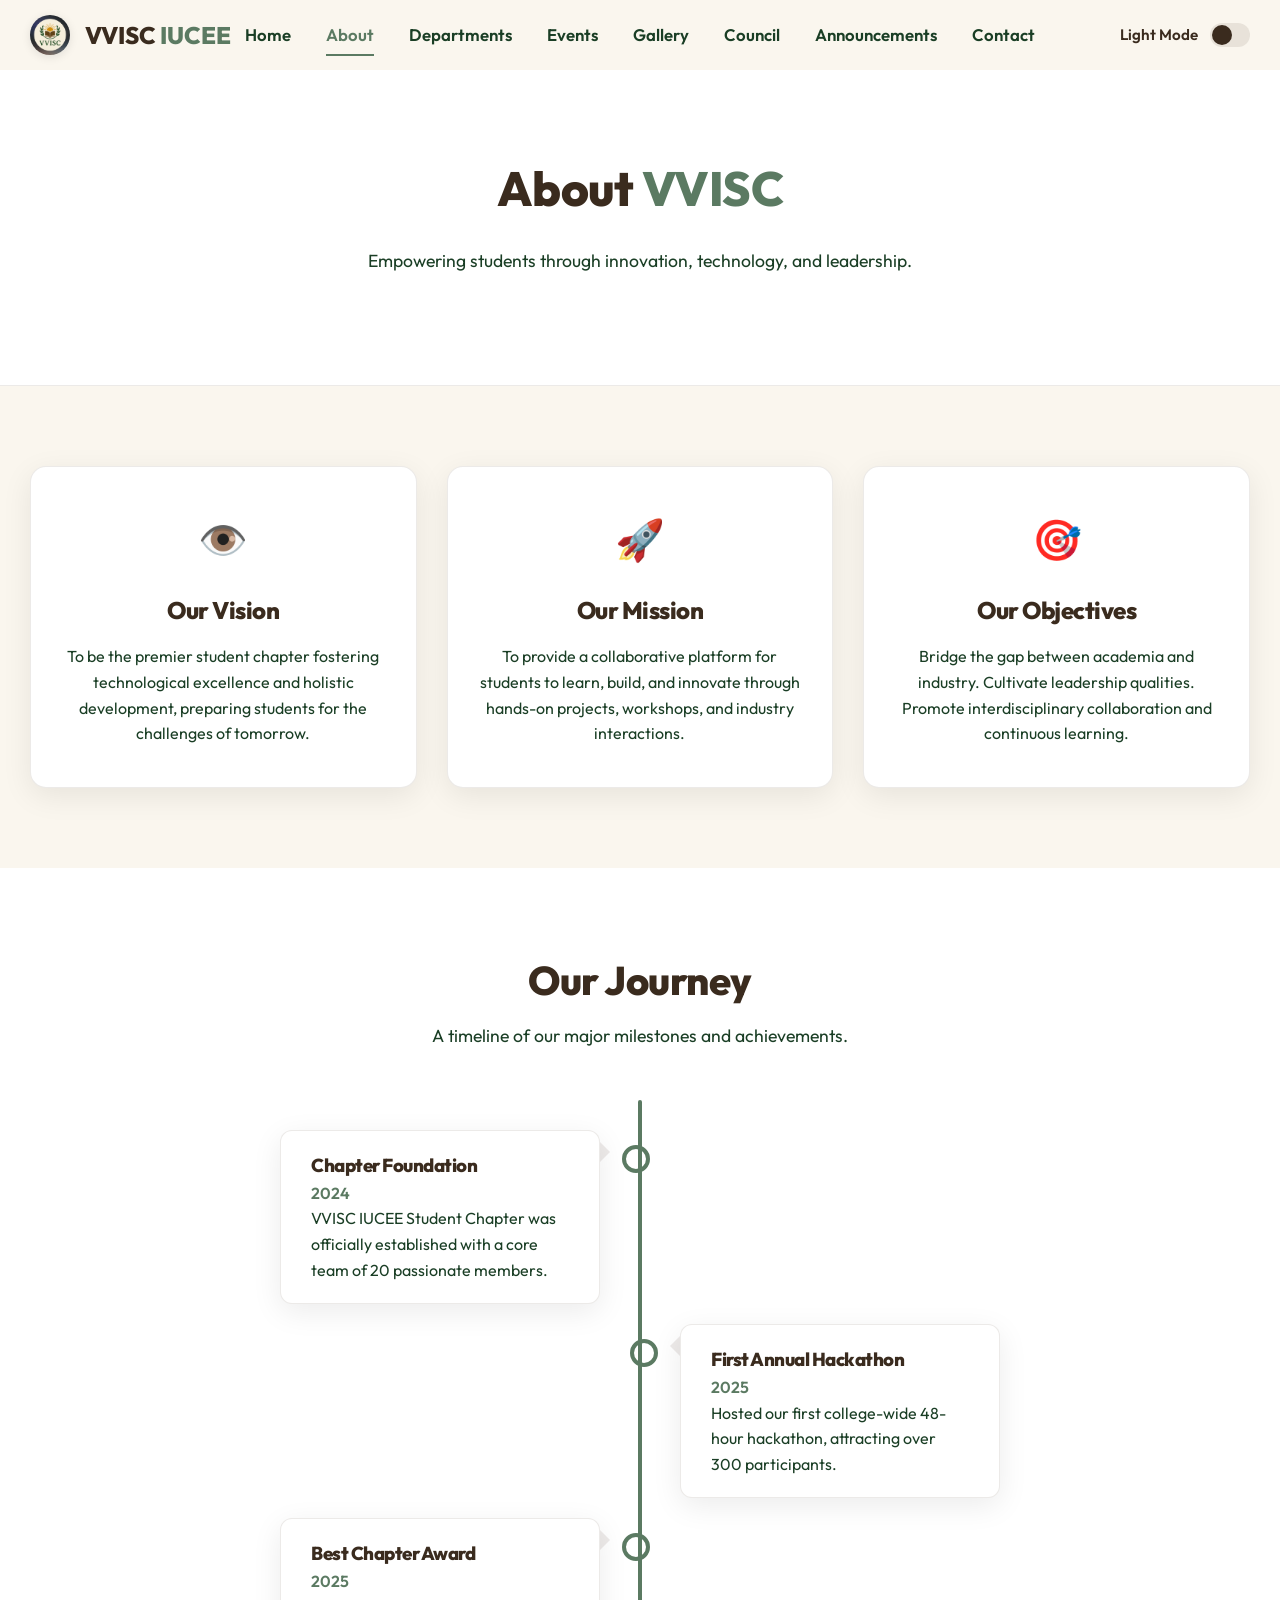
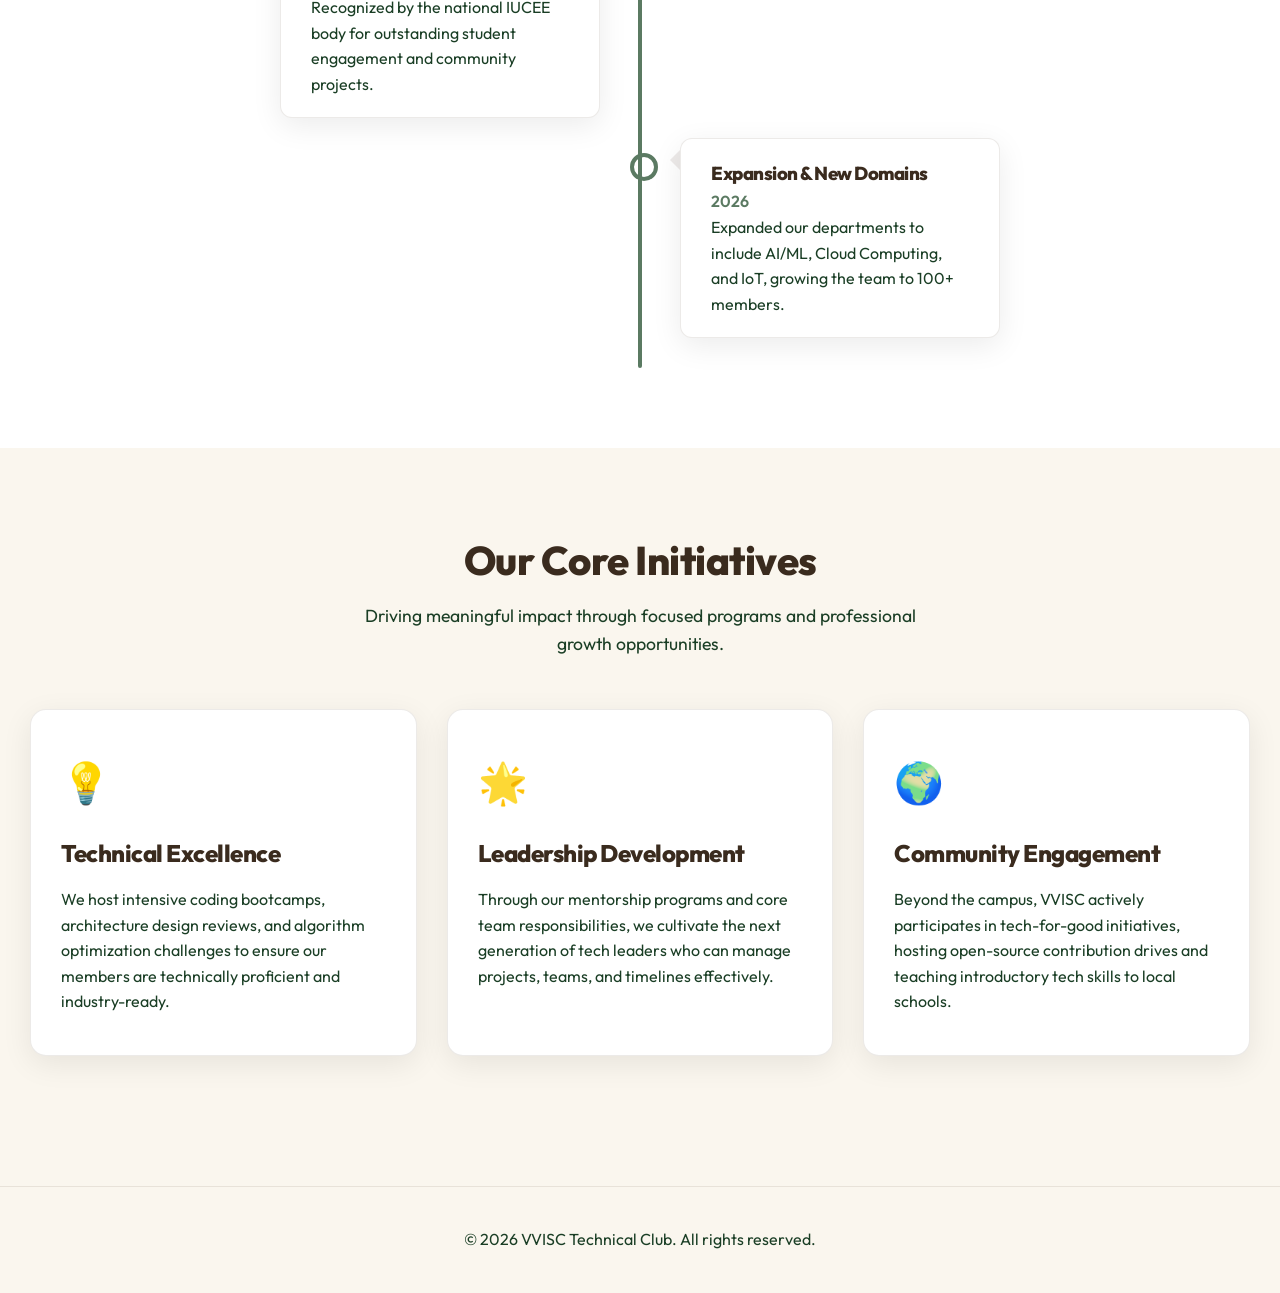
==== about.html @ f51a8d59 "Major update: Multi-page structure, new animations, and polished UI" ====
<!DOCTYPE html>
<html lang="en">

<head>
    <meta charset="UTF-8">
    <meta name="viewport" content="width=device-width, initial-scale=1.0">
    <title>VVISC Technical Club - About</title>
    <meta name="description" content="Learn about the Vision, Mission, and Objectives of the VVISC IUCEE Student Chapter.">
    <link rel="preconnect" href="https://fonts.googleapis.com">
    <link rel="preconnect" href="https://fonts.gstatic.com" crossorigin>
    <link href="https://fonts.googleapis.com/css2?family=Outfit:wght@300;400;600;800&display=swap" rel="stylesheet">
    <link rel="stylesheet" href="style.css">
</head>

<body class="light-mode">

    <!-- Navigation -->
    <nav class="navbar">
        <div class="nav-container">
            <a href="index.html" class="logo">
                <img src="assets/logo.png" alt="VVISC Logo" class="nav-logo">
                <span class="logo-text">VVISC <span class="logo-accent">IUCEE </span></span>
            </a>

            <div class="nav-links">
                <a href="index.html">Home</a>
                <a href="about.html">About</a>
                <a href="departments.html">Departments</a>
                <a href="events.html">Events</a>
                <a href="gallery.html">Gallery</a>
                <a href="council.html">Council</a>
                <a href="announcements.html">Announcements</a>
                <a href="contact.html">Contact</a>
            </div>

            <div class="nav-actions">
                <div class="theme-toggle-container">
                    <span class="theme-label" id="theme-label">Light Mode</span>
                    <button id="theme-toggle" class="theme-toggle" aria-label="Toggle Dark Mode">
                        <span class="toggle-icon"></span>
                    </button>
                </div>
                <div class="hamburger">
                    <span class="bar"></span>
                    <span class="bar"></span>
                    <span class="bar"></span>
                </div>
            </div>
        </div>
        <div class="mobile-menu">
            <a href="index.html">Home</a>
            <a href="about.html">About</a>
            <a href="departments.html">Departments</a>
            <a href="events.html">Events</a>
            <a href="gallery.html">Gallery</a>
            <a href="council.html">Council</a>
            <a href="announcements.html">Announcements</a>
            <a href="contact.html">Contact</a>
        </div>
    </nav>

    <!-- Page Header -->
    <header class="page-header">
        <div class="container reveal-up">
            <h1>About <span class="logo-accent">VVISC</span></h1>
            <p class="section-subtitle">Empowering students through innovation, technology, and leadership.</p>
        </div>
    </header>

    <!-- Vision & Mission -->
    <section class="section-padding">
        <div class="container">
            <div class="grid-container">
                <div class="card reveal-left delay-100" style="text-align: center;">
                    <div class="icon">👁️</div>
                    <h3>Our Vision</h3>
                    <p>To be the premier student chapter fostering technological excellence and holistic development, preparing students for the challenges of tomorrow.</p>
                </div>
                <div class="card reveal-scale delay-200" style="text-align: center;">
                    <div class="icon">🚀</div>
                    <h3>Our Mission</h3>
                    <p>To provide a collaborative platform for students to learn, build, and innovate through hands-on projects, workshops, and industry interactions.</p>
                </div>
                <div class="card reveal-right delay-300" style="text-align: center;">
                    <div class="icon">🎯</div>
                    <h3>Our Objectives</h3>
                    <p>Bridge the gap between academia and industry. Cultivate leadership qualities. Promote interdisciplinary collaboration and continuous learning.</p>
                </div>
            </div>
        </div>
    </section>

    <!-- Timeline of Achievements -->
    <section class="section-padding" style="background-color: var(--container-bg);">
        <div class="container">
            <h2 class="reveal-down">Our Journey</h2>
            <p class="section-subtitle reveal-up delay-100">A timeline of our major milestones and achievements.</p>
            
            <div class="timeline">
                <div class="timeline-item timeline-left reveal-left delay-200">
                    <div class="timeline-content">
                        <h3>Chapter Foundation</h3>
                        <p style="color: var(--accent-color); font-weight: 600;">2024</p>
                        <p>VVISC IUCEE Student Chapter was officially established with a core team of 20 passionate members.</p>
                    </div>
                </div>
                <div class="timeline-item timeline-right reveal-right delay-300">
                    <div class="timeline-content">
                        <h3>First Annual Hackathon</h3>
                        <p style="color: var(--accent-color); font-weight: 600;">2025</p>
                        <p>Hosted our first college-wide 48-hour hackathon, attracting over 300 participants.</p>
                    </div>
                </div>
                <div class="timeline-item timeline-left reveal-left delay-200">
                    <div class="timeline-content">
                        <h3>Best Chapter Award</h3>
                        <p style="color: var(--accent-color); font-weight: 600;">2025</p>
                        <p>Recognized by the national IUCEE body for outstanding student engagement and community projects.</p>
                    </div>
                </div>
                <div class="timeline-item timeline-right reveal-right delay-300">
                    <div class="timeline-content">
                        <h3>Expansion & New Domains</h3>
                        <p style="color: var(--accent-color); font-weight: 600;">2026</p>
                        <p>Expanded our departments to include AI/ML, Cloud Computing, and IoT, growing the team to 100+ members.</p>
                    </div>
                </div>
            </div>
        </div>
    </section>

    <!-- Core Initiatives -->
    <section class="section-padding">
        <div class="container">
            <h2 class="reveal-down">Our Core Initiatives</h2>
            <p class="section-subtitle reveal-up delay-100">Driving meaningful impact through focused programs and professional growth opportunities.</p>
            
            <div class="grid-container" style="margin-top: 40px;">
                <div class="card reveal-left delay-200">
                    <div class="icon">💡</div>
                    <h3>Technical Excellence</h3>
                    <p>We host intensive coding bootcamps, architecture design reviews, and algorithm optimization challenges to ensure our members are technically proficient and industry-ready.</p>
                </div>
                <div class="card reveal-scale delay-300">
                    <div class="icon">🌟</div>
                    <h3>Leadership Development</h3>
                    <p>Through our mentorship programs and core team responsibilities, we cultivate the next generation of tech leaders who can manage projects, teams, and timelines effectively.</p>
                </div>
                <div class="card reveal-right delay-400">
                    <div class="icon">🌍</div>
                    <h3>Community Engagement</h3>
                    <p>Beyond the campus, VVISC actively participates in tech-for-good initiatives, hosting open-source contribution drives and teaching introductory tech skills to local schools.</p>
                </div>
            </div>
        </div>
    </section>

    <footer>
        <div class="container">
            <p>&copy; 2026 VVISC Technical Club. All rights reserved.</p>
        </div>
    </footer>

    <script src="main.js"></script>
</body>

</html>
---- style.css ----
:root {
    /* Light Mode Palette */
    --bg-color: #FAF6EE;
    --container-bg: #FFFFFF;
    --heading-color: #3A2B1E;
    /* Darkened for stronger contrast */
    --text-color: #1A3E25;
    /* Darkened forest green for better readability */
    --accent-color: #5B7A62;
    /* Refined accent */
    --nav-bg: rgba(250, 246, 238, 0.95);
    --shadow: 0 8px 30px rgba(0, 0, 0, 0.08);
    /* More elegant baseline shadow */
    --card-hover-shadow: 0 15px 40px rgba(0, 0, 0, 0.12);
    /* Deeper hover shadow */
    --border-color: rgba(74, 53, 37, 0.1);

    /* Buttons */
    --btn-primary-bg: #4A3525;
    --btn-primary-text: #FAF6EE;
    --btn-secondary-bg: transparent;
    --btn-secondary-text: #4A3525;
    --btn-secondary-border: #4A3525;
}

.dark-mode {
    /* Dark Mode Palette */
    --bg-color: #2A1F16;
    --container-bg: #3A2B1E;
    --heading-color: #F7F4EB;
    --text-color: #C1A77E;
    /* Muted gold */
    --accent-color: #A3C4AC;
    --nav-bg: rgba(42, 31, 22, 0.95);
    --shadow: 0 4px 20px rgba(0, 0, 0, 0.3);
    --card-hover-shadow: 0 10px 30px rgba(0, 0, 0, 0.4);
    --border-color: rgba(247, 244, 235, 0.1);

    /* Buttons */
    --btn-primary-bg: #F7F4EB;
    --btn-primary-text: #2A1F16;
    --btn-secondary-bg: transparent;
    --btn-secondary-text: #F7F4EB;
    --btn-secondary-border: #F7F4EB;
}

* {
    margin: 0;
    padding: 0;
    box-sizing: border-box;
}

body {
    font-family: 'Outfit', sans-serif;
    background-color: var(--bg-color);
    color: var(--text-color);
    line-height: 1.6;
    transition: background-color 0.4s ease, color 0.4s ease;
    overflow-x: hidden;
}

h1,
h2,
h3,
h4,
h5,
h6 {
    color: var(--heading-color);
    font-weight: 800;
    /* Made stronger */
    letter-spacing: -0.5px;
    /* Premium typography feel */
    transition: color 0.4s ease;
}

a {
    text-decoration: none;
    color: inherit;
}

/* Container Utility */
.container {
    max-width: 1400px;
    /* Increased for better screen utilization */
    margin: 0 auto;
    padding: 0 30px;
    /* Slight increase in side padding for large screens */
}

.section-padding {
    padding: 80px 0;
    /* Reduced massive vertical gaps */
}

.section-subtitle {
    text-align: center;
    margin-bottom: 50px;
    font-size: 1.1rem;
    max-width: 600px;
    margin-left: auto;
    margin-right: auto;
}

h2 {
    text-align: center;
    font-size: 2.5rem;
    margin-bottom: 10px;
}

/* Navigation */
.navbar {
    position: fixed;
    top: 0;
    left: 0;
    width: 100%;
    background-color: var(--nav-bg);
    backdrop-filter: blur(12px);
    -webkit-backdrop-filter: blur(12px);
    z-index: 1000;
    transition: background-color 0.4s ease, border-bottom 0.4s ease;
}

.nav-container {
    max-width: 1400px;
    margin: 0 auto;
    padding: 15px 30px;
    /* Reduced vertical padding for a compact elegant feel */
    display: flex;
    justify-content: space-between;
    align-items: center;
    position: relative;
}

.logo {
    font-size: 1.5rem;
    font-weight: 800;
    color: var(--heading-color);
    display: flex;
    align-items: center;
    gap: 15px;
    z-index: 2;
    /* Keep above centered links if they get close */
}

.nav-logo {
    height: 40px;
    /* Slightly smaller for a cleaner look */
    width: 40px;
    object-fit: cover;
    border-radius: 50%;
    box-shadow: 0 2px 10px rgba(0, 0, 0, 0.1);
}

.logo-accent {
    color: var(--accent-color);
}

.nav-links {
    display: flex;
    gap: 35px;
    /* Better spacing between items */
    position: absolute;
    left: 50%;
    transform: translateX(-50%);
}

.nav-links a {
    font-weight: 600;
    position: relative;
    padding: 8px 0;
    /* Increased click area */
    transition: color 0.3s ease;
    font-size: 1.05rem;
    /* Slightly larger for readability */
}

.nav-links a::after {
    content: '';
    position: absolute;
    bottom: 0;
    left: 50%;
    /* Animate from center */
    transform: translateX(-50%);
    width: 0;
    height: 2px;
    background-color: var(--accent-color);
    transition: width 0.3s ease;
}

.nav-links a:hover::after,
.nav-links a.active::after {
    width: 100%;
}

.nav-links a:hover,
.nav-links a.active {
    color: var(--accent-color);
}

.nav-actions {
    display: flex;
    align-items: center;
    gap: 20px;
    z-index: 2;
    /* Keep above centered links if they get close */
}

/* Theme Toggle */
.theme-toggle-container {
    display: flex;
    align-items: center;
    gap: 12px;
}

.theme-label {
    font-size: 0.95rem;
    font-weight: 600;
    color: var(--heading-color);
    transition: color 0.3s ease;
    user-select: none;
}

.theme-toggle {
    background: none;
    border: none;
    cursor: pointer;
    width: 40px;
    height: 24px;
    border-radius: 12px;
    background-color: var(--border-color);
    position: relative;
    transition: background-color 0.3s;
}

.toggle-icon {
    position: absolute;
    top: 2px;
    left: 2px;
    width: 20px;
    height: 20px;
    background-color: var(--heading-color);
    border-radius: 50%;
    transition: transform 0.3s ease, background-color 0.3s ease;
}

.dark-mode .toggle-icon {
    transform: translateX(16px);
}

/* Hamburger */
.hamburger {
    display: none;
    cursor: pointer;
    flex-direction: column;
    gap: 5px;
    z-index: 10;
}

.hamburger .bar {
    width: 25px;
    height: 3px;
    background-color: var(--heading-color);
    transition: all 0.3s ease-in-out;
    transform-origin: 1px center;
}

.hamburger.active .bar:nth-child(1) {
    transform: rotate(45deg);
}

.hamburger.active .bar:nth-child(2) {
    opacity: 0;
}

.hamburger.active .bar:nth-child(3) {
    transform: rotate(-45deg);
}

.mobile-menu {
    display: none;
    flex-direction: column;
    background-color: var(--nav-bg);
    padding: 20px;
    position: absolute;
    top: 100%;
    left: 0;
    width: 100%;
    border-bottom: 1px solid var(--border-color);
}

.mobile-menu.active {
    display: flex;
}

.mobile-menu a {
    padding: 15px 0;
    font-weight: 600;
    border-bottom: 1px solid var(--border-color);
}

.mobile-menu a:last-child {
    border-bottom: none;
}

/* Scroll Animation Section */
.scroll-container {
    position: relative;
    width: 100%;
    height: 500vh;
}

.canvas-container {
    position: sticky;
    top: 0;
    left: 0;
    width: 100vw;
    height: 100dvh;
    /* dynamic viewport height is better for mobile browsers */
    display: flex;
    justify-content: center;
    align-items: center;
    overflow: hidden;
    z-index: 0;
}

canvas {
    width: 100vw;
    height: 100dvh;
    object-fit: cover;
}

/* Hero Section */
.hero {
    min-height: 100dvh;
    /* ensures it handles stacked mobile content without cutting */
    display: flex;
    align-items: center;
    justify-content: center;
    position: relative;
    overflow: hidden;
    padding: 100px 0 50px 0;
    /* padding provides breathing room when stacked */
}

.hero-background {
    position: absolute;
    top: 0;
    left: 0;
    width: 100%;
    height: 100%;
    background-image: url('assets/hero_background_1781561681397.png');
    background-size: cover;
    background-position: center;
    opacity: 0.15;
    z-index: -1;
    transition: opacity 0.4s ease;
}

.dark-mode .hero-background {
    opacity: 0.08;
}

.hero-container {
    display: flex;
    align-items: center;
    justify-content: space-between;
    width: 100%;
    margin-top: 60px;
    /* Offset for navbar */
    gap: 40px;
}

.hero-content {
    flex: 1;
    max-width: 600px;
    text-align: left;
}

.hero h1 {
    font-size: 4rem;
    margin-bottom: 20px;
    line-height: 1.1;
}

.hero .highlight {
    color: var(--accent-color);
}

.hero p {
    font-size: 1.2rem;
    margin-bottom: 40px;
}

.hero-buttons {
    display: flex;
    gap: 20px;
    justify-content: flex-start;
}

.hero-model {
    flex: 1;
    display: flex;
    justify-content: center;
    align-items: center;
    height: 500px;
    width: 100%;
    position: relative;
    overflow: hidden;
}

.hero-model iframe {
    position: absolute;
    top: 0;
    left: 0;
    width: 100%;
    height: calc(100% + 60px);
    /* Pushes the Spline watermark out of the bottom bounds */
}

.model-placeholder {
    width: 100%;
    height: 100%;
    border: 2px dashed var(--border-color);
    border-radius: 16px;
    display: flex;
    justify-content: center;
    align-items: center;
    color: var(--text-color);
    font-size: 1.2rem;
    background-color: rgba(0, 0, 0, 0.03);
    backdrop-filter: blur(5px);
}

.dark-mode .model-placeholder {
    background-color: rgba(255, 255, 255, 0.03);
}

.btn {
    padding: 15px 35px;
    border-radius: 50px;
    font-weight: 600;
    font-size: 1.1rem;
    cursor: pointer;
    transition: all 0.3s ease;
    display: inline-block;
}

.btn-primary {
    background-color: var(--btn-primary-bg);
    color: var(--btn-primary-text);
    border: 2px solid var(--btn-primary-bg);
}

.btn-primary:hover {
    transform: translateY(-3px);
    /* Subtle lift instead of scale */
    box-shadow: 0 10px 25px rgba(74, 53, 37, 0.25);
    /* Colored elegant shadow */
}

.btn-secondary {
    background-color: var(--btn-secondary-bg);
    color: var(--btn-secondary-text);
    border: 2px solid var(--btn-secondary-border);
}

.btn-secondary:hover {
    background-color: var(--btn-secondary-border);
    color: var(--bg-color);
    transform: translateY(-3px);
    /* Subtle lift */
    box-shadow: 0 10px 25px rgba(74, 53, 37, 0.15);
}

/* Departments & Events / Grid */
.grid-container,
.event-grid {
    display: grid;
    grid-template-columns: repeat(auto-fit, minmax(300px, 1fr));
    gap: 30px;
}

.card,
.event-card {
    background-color: var(--container-bg);
    padding: 40px 30px;
    border-radius: 16px;
    box-shadow: var(--shadow);
    transition: all 0.4s ease;
    border: 1px solid var(--border-color);
}

.card:hover,
.event-card:hover {
    transform: translateY(-10px);
    box-shadow: var(--card-hover-shadow);
    border-color: var(--accent-color);
}

.card h3,
.event-card h3 {
    font-size: 1.5rem;
    margin-bottom: 15px;
}

/* Department specific */
.card .icon {
    font-size: 2.5rem;
    margin-bottom: 20px;
}

/* Event specific */
.event-card {
    display: flex;
    flex-direction: column;
    align-items: flex-start;
}

.event-date {
    font-size: 0.9rem;
    font-weight: 600;
    color: var(--accent-color);
    margin-bottom: 10px;
    text-transform: uppercase;
    letter-spacing: 1px;
}

.event-card p {
    margin-bottom: 25px;
    flex-grow: 1;
}

.event-card .btn {
    padding: 10px 25px;
    font-size: 1rem;
    width: 100%;
    text-align: center;
}

/* Gallery */
.gallery-grid {
    display: grid;
    grid-template-columns: repeat(auto-fit, minmax(280px, 1fr));
    gap: 20px;
}

.gallery-item {
    position: relative;
    border-radius: 16px;
    overflow: hidden;
    height: 300px;
    box-shadow: var(--shadow);
}

.gallery-item img {
    width: 100%;
    height: 100%;
    object-fit: cover;
    transition: transform 0.6s ease;
}

.gallery-item .overlay {
    position: absolute;
    bottom: 0;
    left: 0;
    width: 100%;
    padding: 30px 20px 20px;
    background: linear-gradient(transparent, rgba(42, 31, 22, 0.9));
    color: #F7F4EB;
    opacity: 0;
    transform: translateY(20px);
    transition: all 0.4s ease;
}

.gallery-item:hover img {
    transform: scale(1.1);
}

.gallery-item:hover .overlay {
    opacity: 1;
    transform: translateY(0);
}

.gallery-item .overlay span {
    font-weight: 600;
    font-size: 1.2rem;
}

/* Contact Form */
.contact-form {
    max-width: 600px;
    margin: 0 auto;
    background-color: var(--container-bg);
    padding: 40px;
    border-radius: 16px;
    box-shadow: var(--shadow);
    border: 1px solid var(--border-color);
}

.input-group {
    margin-bottom: 20px;
}

.input-group input,
.input-group textarea {
    width: 100%;
    padding: 15px;
    border: 1px solid var(--border-color);
    border-radius: 8px;
    background-color: transparent;
    color: var(--text-color);
    font-family: inherit;
    font-size: 1rem;
    transition: border-color 0.3s ease;
}

.input-group input:focus,
.input-group textarea:focus {
    outline: none;
    border-color: var(--heading-color);
}

.contact-form .btn {
    width: 100%;
    text-align: center;
}

/* Footer */
footer {
    text-align: center;
    padding: 40px 0;
    border-top: 1px solid var(--border-color);
    margin-top: 50px;
}

/* Animations */
.fade-in,
.reveal-left,
.reveal-right,
.reveal-up,
.reveal-down,
.reveal-scale,
.reveal-zoom {
    opacity: 0;
    transition: opacity 0.8s ease, transform 0.8s cubic-bezier(0.25, 0.46, 0.45, 0.94);
}

.fade-in {
    transform: translateY(30px);
}

.reveal-left {
    transform: translateX(-50px);
}

.reveal-right {
    transform: translateX(50px);
}

.reveal-up {
    transform: translateY(40px);
}

.reveal-down {
    transform: translateY(-40px);
}

.reveal-scale {
    transform: scale(0.9);
}

.reveal-zoom {
    transform: scale(1.1);
}

/* Staggered Delays */
.delay-100 { transition-delay: 0.1s; }
.delay-200 { transition-delay: 0.2s; }
.delay-300 { transition-delay: 0.3s; }
.delay-400 { transition-delay: 0.4s; }
.delay-500 { transition-delay: 0.5s; }

/* Visible State */
.fade-in.visible,
.reveal-left.visible,
.reveal-right.visible,
.reveal-up.visible,
.reveal-down.visible {
    opacity: 1;
    transform: translate(0, 0);
}

.reveal-scale.visible,
.reveal-zoom.visible {
    opacity: 1;
    transform: scale(1);
}

/* ==========================================
   Multi-Page Components
   ========================================== */

/* Marquee for Departments */
.marquee-container {
    display: flex;
    overflow: hidden;
    white-space: nowrap;
    position: relative;
    padding: 20px 0;
}

.marquee-content {
    display: flex;
    animation: marquee 25s linear infinite;
    gap: 30px;
    padding-left: 30px;
}

.marquee-container:hover .marquee-content {
    animation-play-state: paused;
}

@keyframes marquee {
    0% {
        transform: translateX(0);
    }

    100% {
        transform: translateX(calc(-50% - 15px));
    }
}

.department-card {
    min-width: 300px;
    background-color: var(--container-bg);
    padding: 40px 30px;
    border-radius: 16px;
    box-shadow: var(--shadow);
    border: 1px solid var(--border-color);
    transition: all 0.4s ease;
    text-align: center;
    white-space: normal;
}

.department-card:hover {
    transform: translateY(-10px);
    box-shadow: var(--card-hover-shadow);
    border-color: var(--accent-color);
}

.department-card .icon {
    font-size: 3rem;
    margin-bottom: 20px;
}

/* Infinite Image Carousel (Gallery) */
.carousel-container {
    display: flex;
    overflow: hidden;
    white-space: nowrap;
    position: relative;
    padding: 20px 0;
}

.carousel-content {
    display: flex;
    animation: carousel-reverse 30s linear infinite;
    gap: 20px;
    padding-left: 20px;
}

@keyframes carousel-reverse {
    0% {
        transform: translateX(calc(-50% - 10px));
    }

    100% {
        transform: translateX(0);
    }
}

.carousel-item {
    min-width: 400px;
    height: 300px;
    border-radius: 16px;
    overflow: hidden;
    position: relative;
    box-shadow: var(--shadow);
}

.carousel-item img {
    width: 100%;
    height: 100%;
    object-fit: cover;
    transition: transform 0.6s ease;
}

.carousel-item:hover img {
    transform: scale(1.1);
}

/* Timeline */
.timeline {
    position: relative;
    max-width: 800px;
    margin: 0 auto;
    padding: 20px 0;
}

.timeline::after {
    content: '';
    position: absolute;
    width: 4px;
    background-color: var(--accent-color);
    top: 0;
    bottom: 0;
    left: 50%;
    margin-left: -2px;
    border-radius: 2px;
}

.timeline-item {
    padding: 10px 40px;
    position: relative;
    background-color: inherit;
    width: 50%;
}

.timeline-item::after {
    content: '';
    position: absolute;
    width: 20px;
    height: 20px;
    right: -10px;
    background-color: var(--container-bg);
    border: 4px solid var(--accent-color);
    top: 25px;
    border-radius: 50%;
    z-index: 1;
}

.timeline-left {
    left: 0;
}

.timeline-right {
    left: 50%;
}

.timeline-left::before {
    content: " ";
    height: 0;
    position: absolute;
    top: 22px;
    width: 0;
    z-index: 1;
    right: 30px;
    border: medium solid var(--border-color);
    border-width: 10px 0 10px 10px;
    border-color: transparent transparent transparent var(--border-color);
}

.timeline-right::before {
    content: " ";
    height: 0;
    position: absolute;
    top: 22px;
    width: 0;
    z-index: 1;
    left: 30px;
    border: medium solid var(--border-color);
    border-width: 10px 10px 10px 0;
    border-color: transparent var(--border-color) transparent transparent;
}

.timeline-right::after {
    left: -10px;
}

.timeline-content {
    padding: 20px 30px;
    background-color: var(--container-bg);
    position: relative;
    border-radius: 12px;
    border: 1px solid var(--border-color);
    box-shadow: var(--shadow);
}

/* Profile Cards (Council) */
.profile-grid {
    display: grid;
    grid-template-columns: repeat(auto-fit, minmax(250px, 1fr));
    gap: 30px;
}

.profile-card {
    background-color: var(--container-bg);
    border-radius: 16px;
    padding: 30px;
    text-align: center;
    box-shadow: var(--shadow);
    border: 1px solid var(--border-color);
    transition: transform 0.4s ease;
}

.profile-card:hover {
    transform: translateY(-10px);
    border-color: var(--accent-color);
}

.profile-img {
    width: 120px;
    height: 120px;
    border-radius: 50%;
    object-fit: cover;
    margin: 0 auto 20px;
    border: 4px solid var(--bg-color);
    box-shadow: 0 4px 10px rgba(0, 0, 0, 0.1);
}

.profile-socials {
    display: flex;
    justify-content: center;
    gap: 15px;
    margin-top: 15px;
}

.profile-socials a {
    color: var(--accent-color);
    font-size: 1.2rem;
    transition: color 0.3s;
}

.profile-socials a:hover {
    color: var(--heading-color);
}

/* Page Headers */
.page-header {
    padding: 150px 0 60px;
    text-align: center;
    background-color: var(--container-bg);
    border-bottom: 1px solid var(--border-color);
}

.page-header h1 {
    font-size: 3rem;
    margin-bottom: 20px;
}

/* Our Impact Section */
.impact-heading {
    text-align: center;
    font-size: 3.5rem;
    margin-bottom: 15px;
}

.heading-divider {
    width: 80px;
    height: 5px;
    background-color: var(--accent-color);
    margin: 0 auto 50px;
    border-radius: 3px;
}

.impact-container {
    background: linear-gradient(135deg, #4A3525, #2A1F16);
    border-radius: 30px;
    padding: 60px;
    box-shadow: 0 20px 50px rgba(0, 0, 0, 0.2);
    border: 1px solid rgba(255, 255, 255, 0.08);
    backdrop-filter: blur(10px);
}

.impact-grid {
    display: grid;
    grid-template-columns: repeat(2, 1fr);
    gap: 40px;
}

.stat-card {
    display: flex;
    align-items: center;
    gap: 30px;
    padding: 30px;
    border-radius: 20px;
    background: rgba(255, 255, 255, 0.03);
    border: 1px solid rgba(255, 255, 255, 0.05);
    transition: transform 0.4s ease, background 0.4s ease, box-shadow 0.4s ease;
}

.stat-card:hover {
    transform: translateY(-8px);
    background: rgba(255, 255, 255, 0.06);
    box-shadow: 0 15px 35px rgba(0, 0, 0, 0.15);
}

.stat-icon {
    font-size: 4rem;
    text-shadow: 0 0 20px rgba(255, 255, 255, 0.15);
}

.stat-content {
    display: flex;
    flex-direction: column;
}

.stat-number,
.stat-plus {
    font-size: 4rem;
    font-weight: 800;
    color: #1dcf17;
    /* Brighter forest green for dark background */
    line-height: 1;
    text-shadow: 0 0 15px rgba(76, 175, 80, 0.3);
}

.stat-label {
    font-size: 1.3rem;
    font-weight: 600;
    color: #FFFFFF;
    margin-top: 5px;
    letter-spacing: 0.5px;
}

/* Responsive Breakpoints */

/* Tablet / iPad Landscape & Portrait */
@media (max-width: 1100px) {
    .nav-links {
        position: static;
        transform: none;
        gap: 20px;
    }

    .nav-links a {
        font-size: 0.95rem;
    }
}

@media (max-width: 1024px) {
    .hero-container {
        flex-direction: column;
        text-align: center;
        gap: 30px;
        margin-top: 40px;
    }

    .hero-content {
        order: 2;
        text-align: center;
        flex: none;
        width: 100%;
    }

    .hero h1 {
        font-size: 3.2rem;
    }

    .hero-model {
        order: 1;
        height: 400px;
        flex: none;
        width: 100%;
    }

    .hero-buttons {
        justify-content: center;
    }

    .grid-container {
        grid-template-columns: repeat(auto-fit, minmax(250px, 1fr));
    }
}

/* Mobile Phones */
@media (max-width: 768px) {
    .nav-links {
        display: none;
    }

    .hamburger {
        display: flex;
    }

    .hero-container {
        flex-direction: column;
        text-align: center;
        gap: 30px;
        margin-top: 40px;
    }

    .hero-content {
        order: 2;
        text-align: center;
        margin-bottom: 20px;
        flex: none;
        width: 100%;
    }

    .hero h1 {
        font-size: 2.5rem;
    }

    .hero-model {
        order: 1;
        height: 350px;
        flex: none;
        width: 100%;
    }

    .hero-buttons {
        justify-content: center;
        flex-direction: column;
        width: 100%;
        max-width: 300px;
        margin: 0 auto;
    }

    .hero-buttons .btn {
        width: 100%;
    }

    .section-padding {
        padding: 60px 0;
    }

    .timeline::after {
        left: 31px;
    }

    .timeline-item {
        width: 100%;
        padding-left: 70px;
        padding-right: 25px;
    }

    .timeline-item::before {
        left: 60px;
        border: medium solid white;
        border-width: 10px 10px 10px 0;
        border-color: transparent var(--border-color) transparent transparent;
    }

    .timeline-left::after,
    .timeline-right::after {
        left: 21px;
    }

    .timeline-right {
        left: 0%;
    }

    .carousel-item {
        min-width: 300px;
        height: 200px;
    }

    .impact-grid {
        grid-template-columns: 1fr;
        gap: 20px;
    }

    .impact-container {
        padding: 40px 20px;
        border-radius: 20px;
    }

    .impact-heading {
        font-size: 2.5rem;
    }

    .stat-card {
        padding: 20px;
        gap: 20px;
    }

    .stat-icon {
        font-size: 3rem;
    }

    .stat-number,
    .stat-plus {
        font-size: 3rem;
    }
}
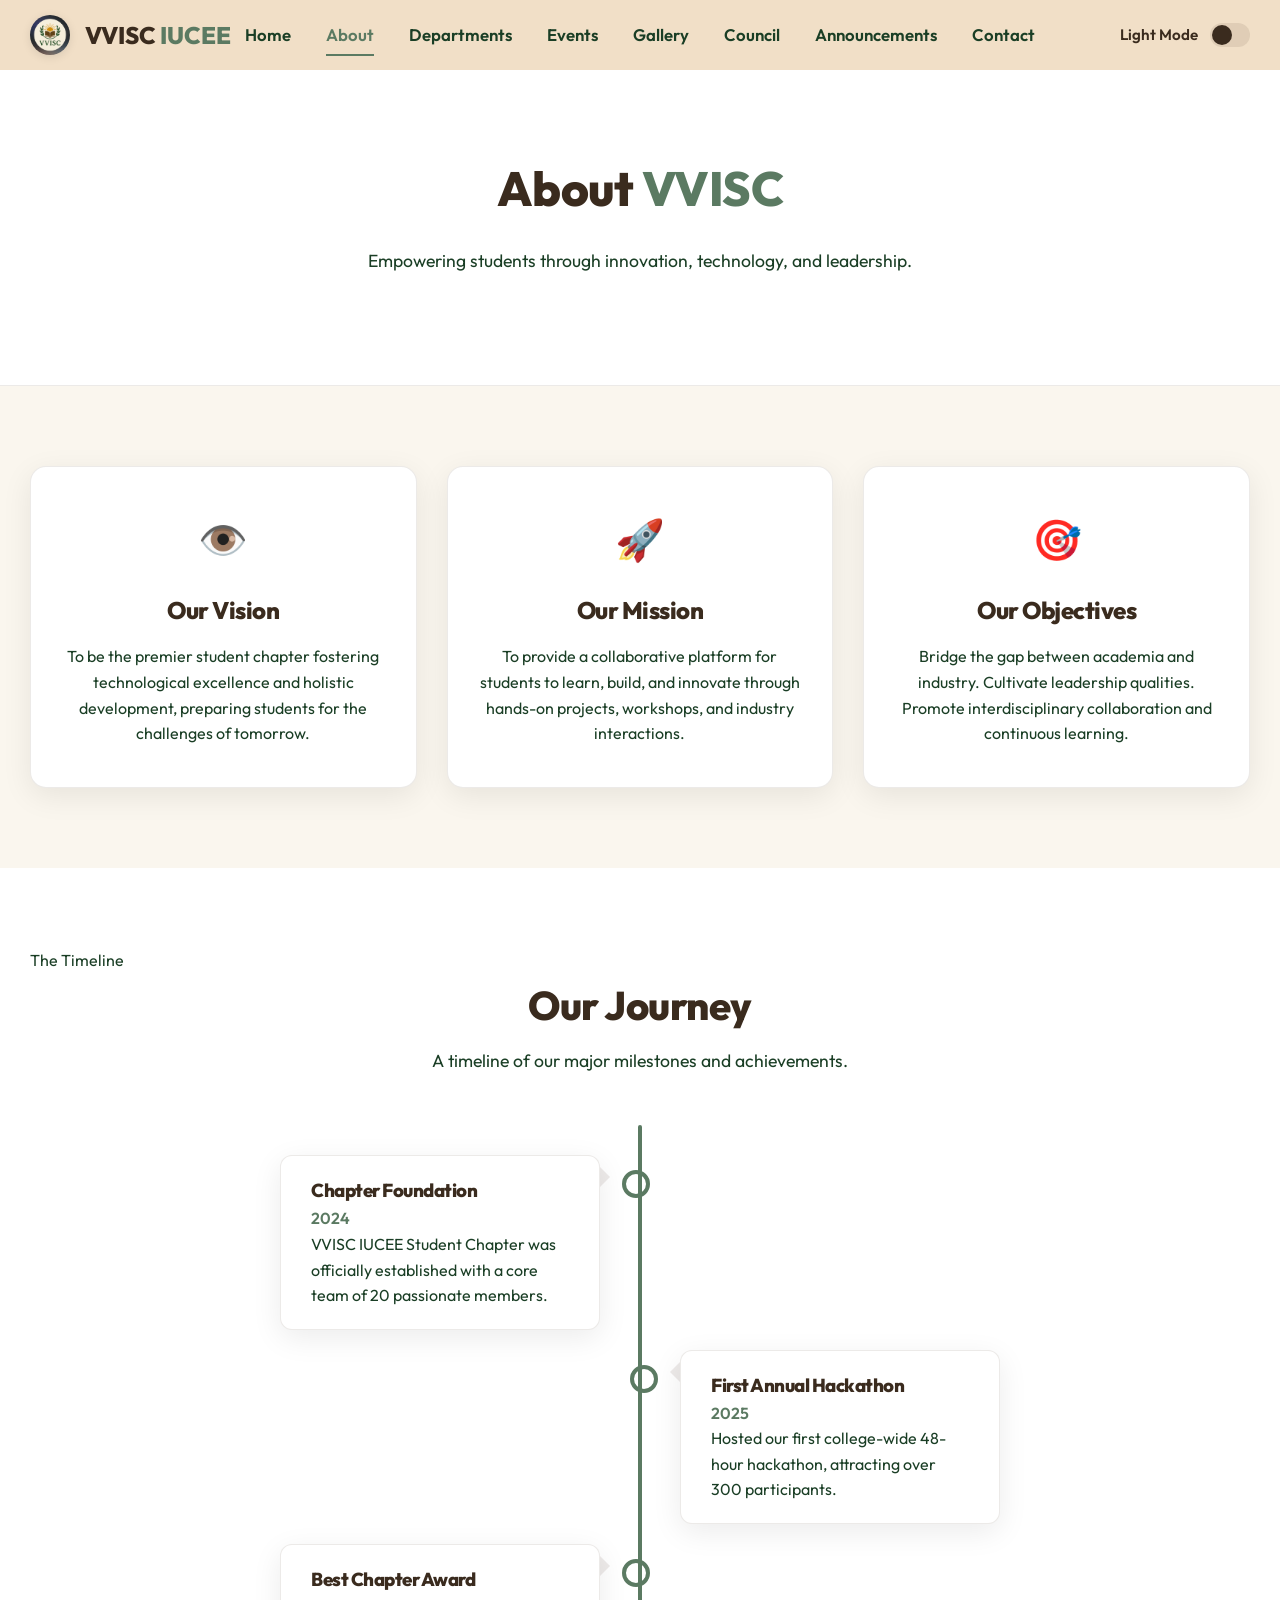
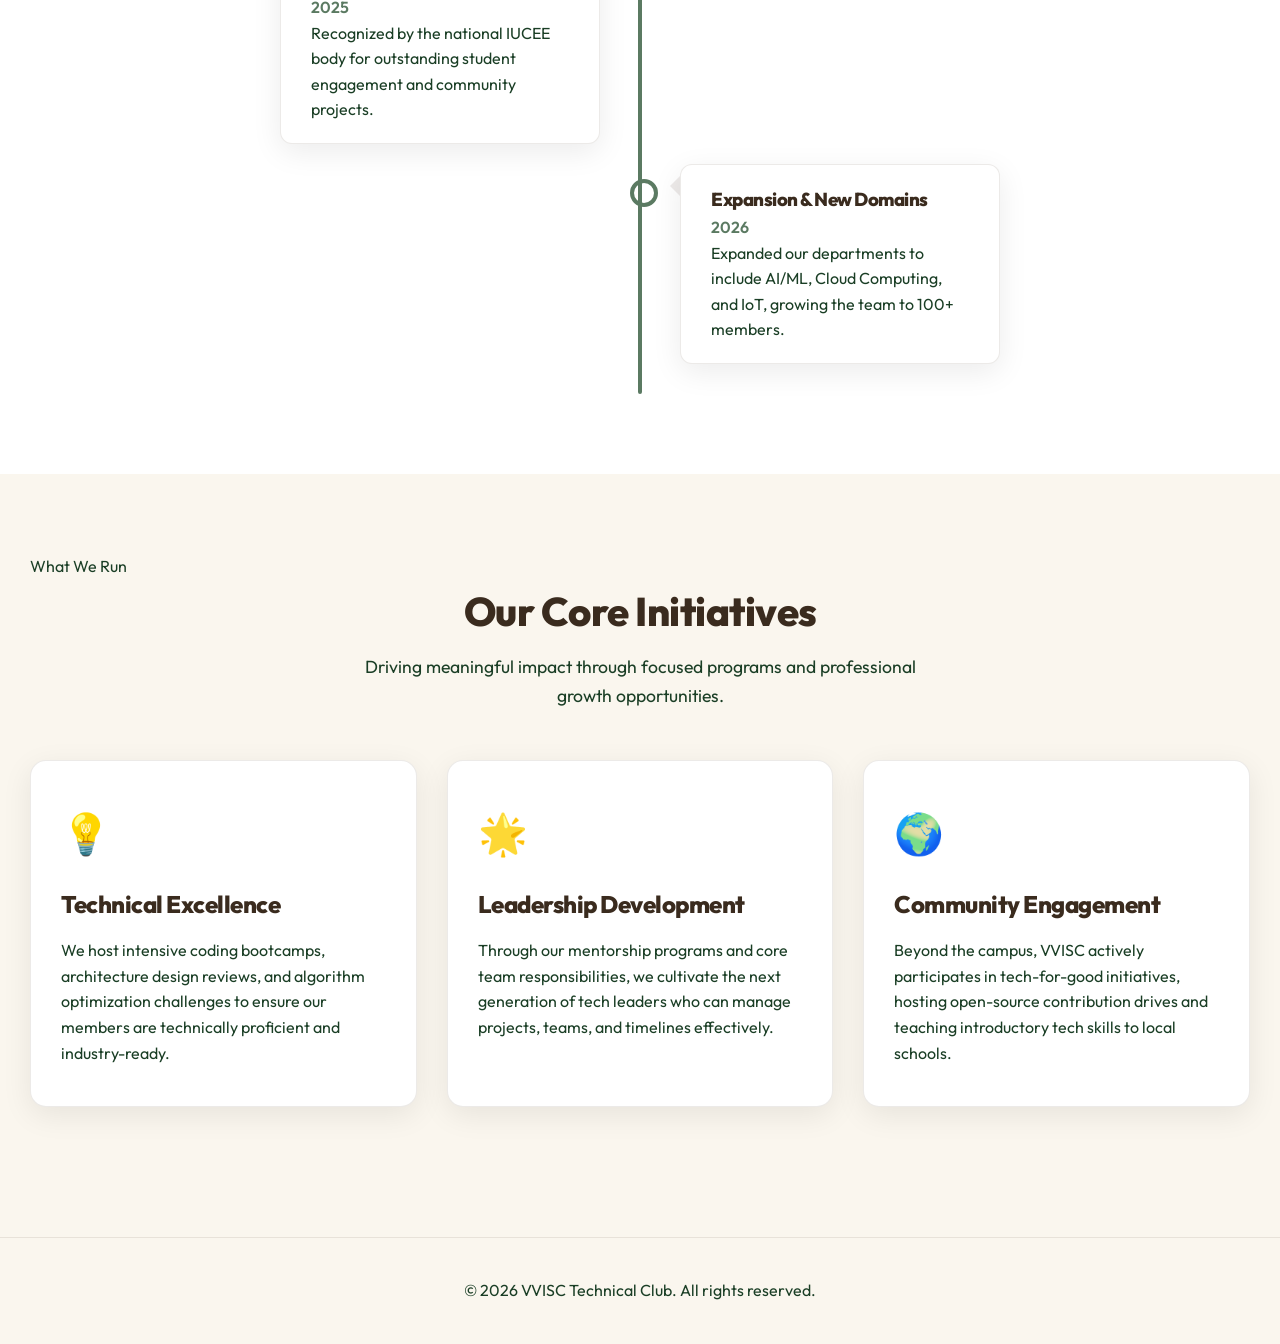
==== commit 1d9bd1fa: "Update font links and add eyebrow sections" ====
--- a/about.html
+++ b/about.html
@@ -8,7 +8,7 @@
     <meta name="description" content="Learn about the Vision, Mission, and Objectives of the VVISC IUCEE Student Chapter.">
     <link rel="preconnect" href="https://fonts.googleapis.com">
     <link rel="preconnect" href="https://fonts.gstatic.com" crossorigin>
-    <link href="https://fonts.googleapis.com/css2?family=Outfit:wght@300;400;600;800&display=swap" rel="stylesheet">
+    <link href="https://fonts.googleapis.com/css2?family=Outfit:wght@300;400;500;600;800&family=Space+Grotesk:wght@500;600;700&family=JetBrains+Mono:wght@400;500;600&display=swap" rel="stylesheet">
     <link rel="stylesheet" href="style.css">
 </head>
 
@@ -57,6 +57,7 @@
             <a href="announcements.html">Announcements</a>
             <a href="contact.html">Contact</a>
         </div>
+        <div class="scroll-progress"></div>
     </nav>
 
     <!-- Page Header -->
@@ -93,6 +94,7 @@
     <!-- Timeline of Achievements -->
     <section class="section-padding" style="background-color: var(--container-bg);">
         <div class="container">
+            <div class="eyebrow-center reveal-down"><span class="eyebrow">The Timeline</span></div>
             <h2 class="reveal-down">Our Journey</h2>
             <p class="section-subtitle reveal-up delay-100">A timeline of our major milestones and achievements.</p>
             
@@ -132,6 +134,7 @@
     <!-- Core Initiatives -->
     <section class="section-padding">
         <div class="container">
+            <div class="eyebrow-center reveal-down"><span class="eyebrow">What We Run</span></div>
             <h2 class="reveal-down">Our Core Initiatives</h2>
             <p class="section-subtitle reveal-up delay-100">Driving meaningful impact through focused programs and professional growth opportunities.</p>
             
--- a/style.css
+++ b/style.css
@@ -8,7 +8,8 @@
     /* Darkened forest green for better readability */
     --accent-color: #5B7A62;
     /* Refined accent */
-    --nav-bg: rgba(250, 246, 238, 0.95);
+    --nav-bg: #f1dfc7;
+    /* Translucent Burlywood for light mode */
     --shadow: 0 8px 30px rgba(0, 0, 0, 0.08);
     /* More elegant baseline shadow */
     --card-hover-shadow: 0 15px 40px rgba(0, 0, 0, 0.12);
@@ -674,11 +675,25 @@
 }
 
 /* Staggered Delays */
-.delay-100 { transition-delay: 0.1s; }
-.delay-200 { transition-delay: 0.2s; }
-.delay-300 { transition-delay: 0.3s; }
-.delay-400 { transition-delay: 0.4s; }
-.delay-500 { transition-delay: 0.5s; }
+.delay-100 {
+    transition-delay: 0.1s;
+}
+
+.delay-200 {
+    transition-delay: 0.2s;
+}
+
+.delay-300 {
+    transition-delay: 0.3s;
+}
+
+.delay-400 {
+    transition-delay: 0.4s;
+}
+
+.delay-500 {
+    transition-delay: 0.5s;
+}
 
 /* Visible State */
 .fade-in.visible,
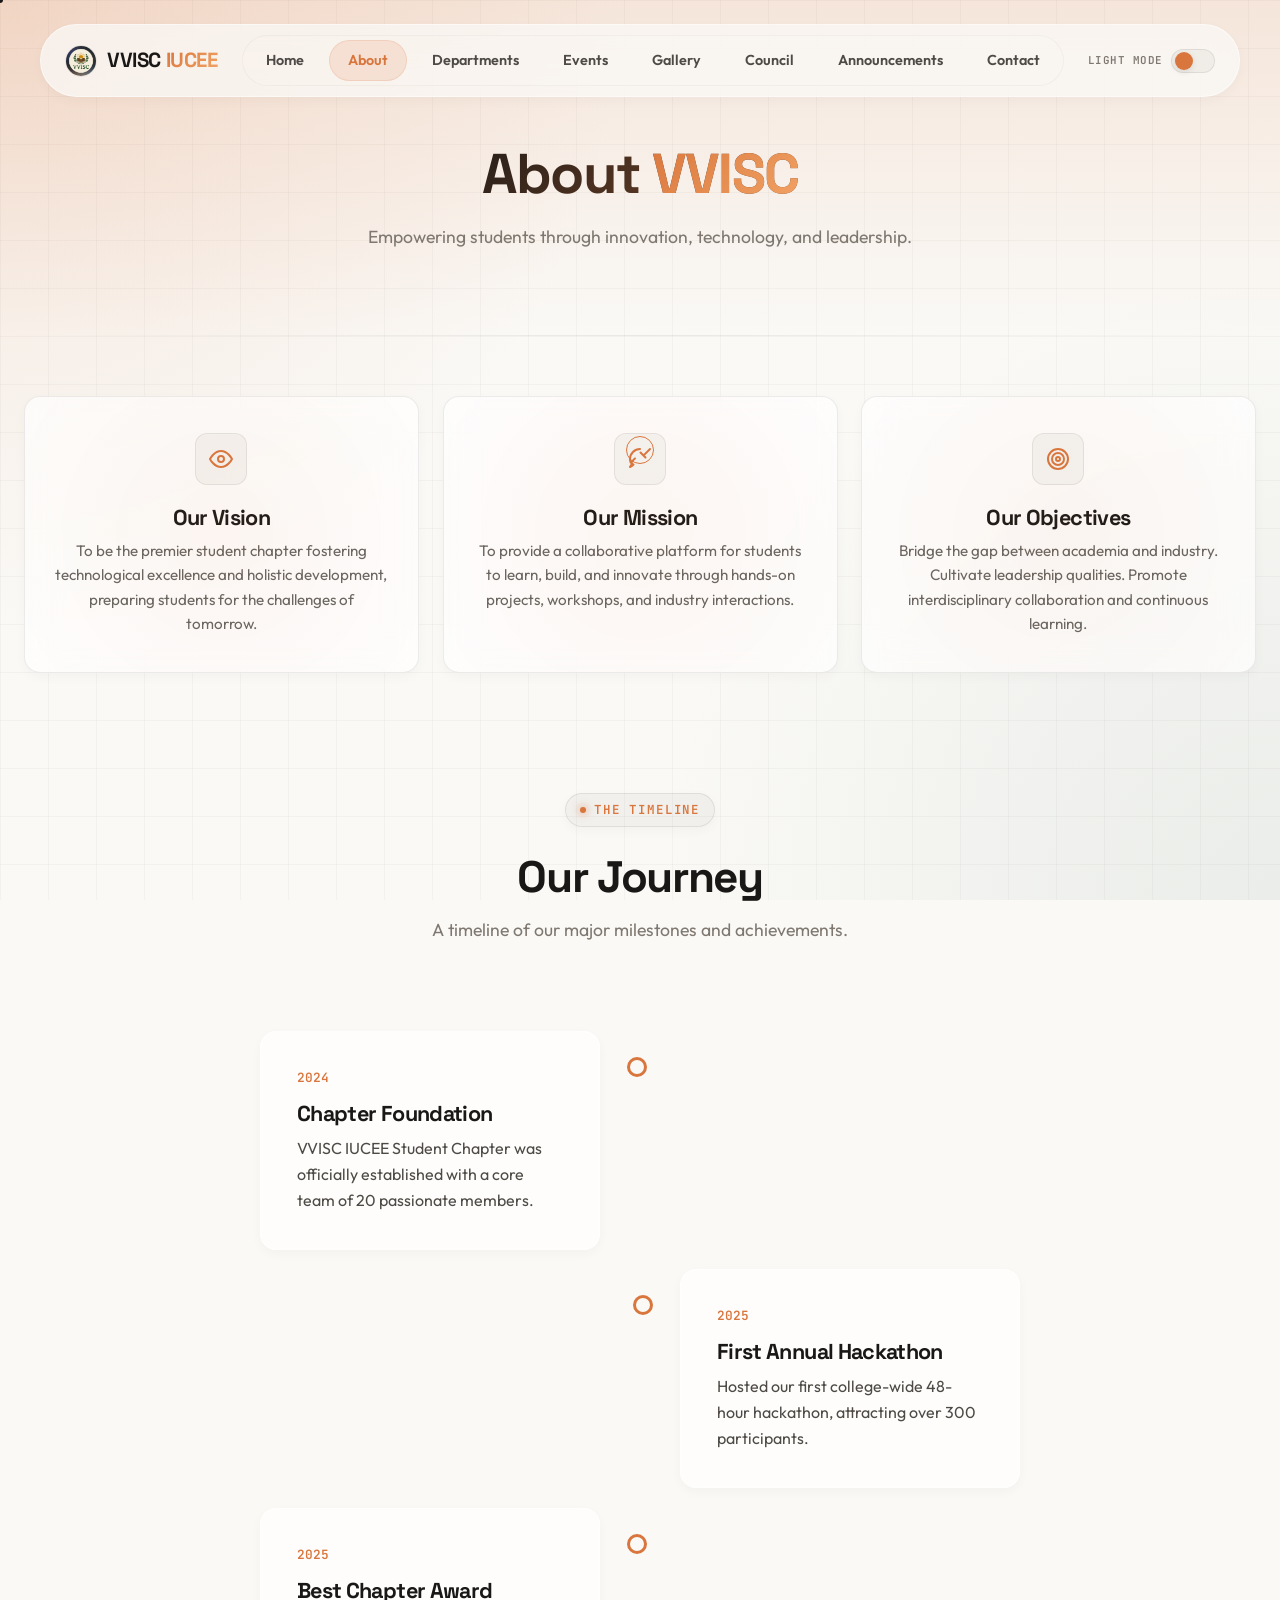
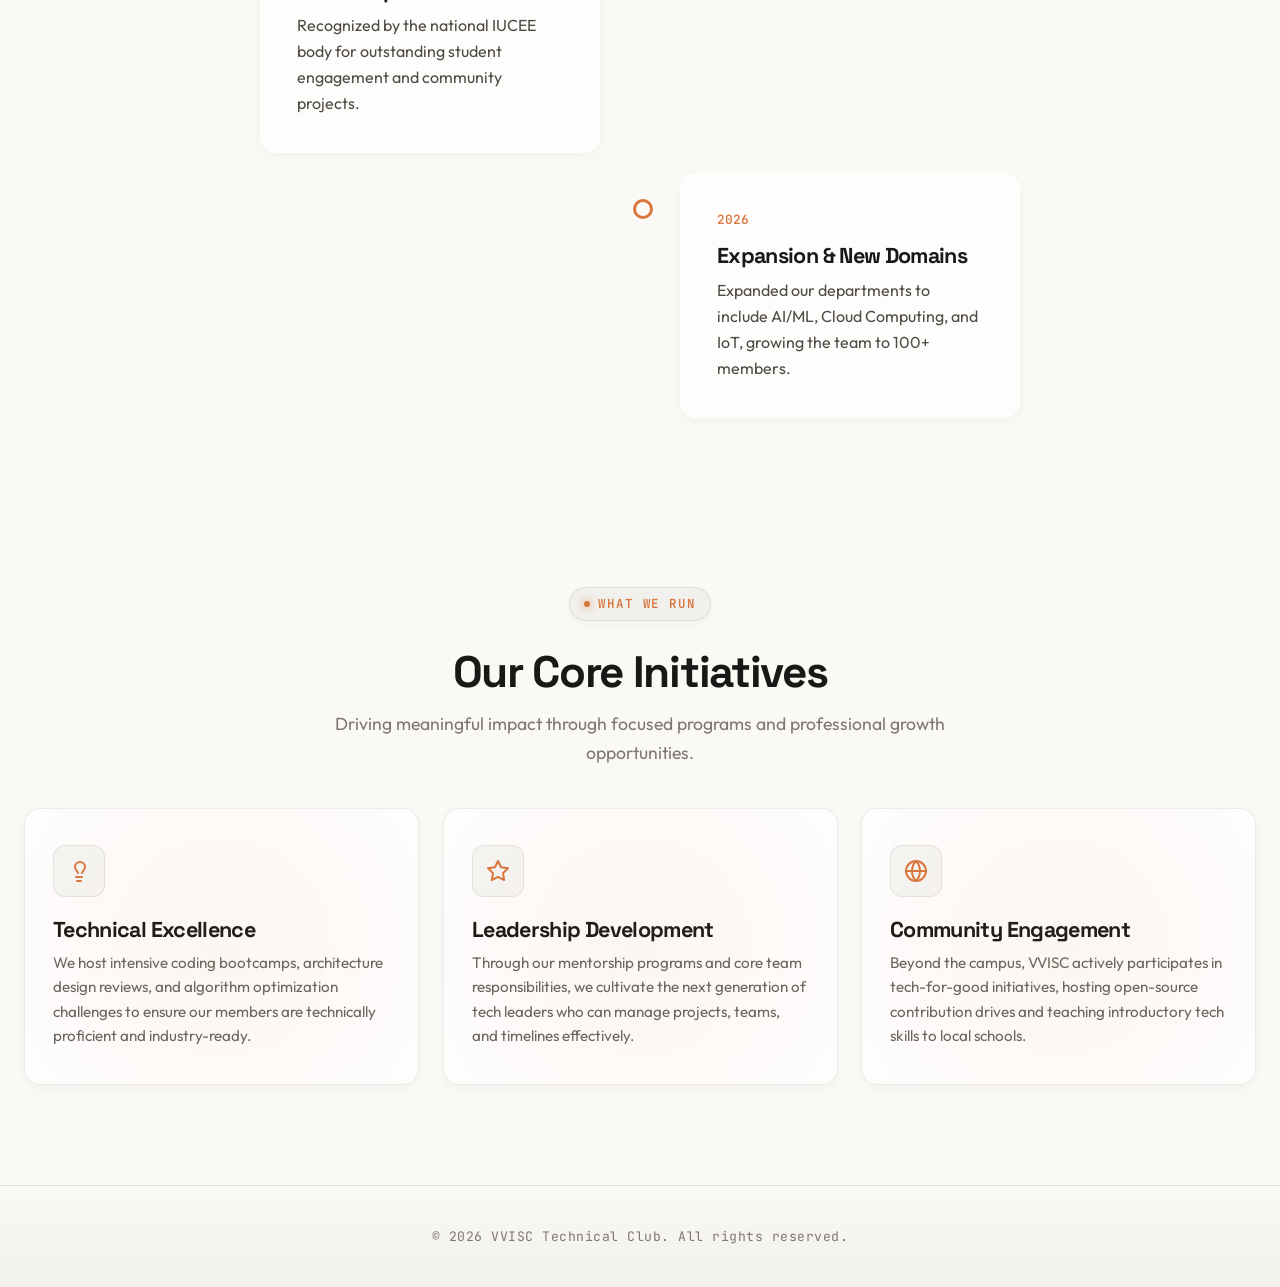
==== commit 9063c681: "Improve UI, animations, and responsiveness" ====
--- a/about.html
+++ b/about.html
@@ -8,7 +8,7 @@
     <meta name="description" content="Learn about the Vision, Mission, and Objectives of the VVISC IUCEE Student Chapter.">
     <link rel="preconnect" href="https://fonts.googleapis.com">
     <link rel="preconnect" href="https://fonts.gstatic.com" crossorigin>
-    <link href="https://fonts.googleapis.com/css2?family=Outfit:wght@300;400;500;600;800&family=Space+Grotesk:wght@500;600;700&family=JetBrains+Mono:wght@400;500;600&display=swap" rel="stylesheet">
+    <link href="https://fonts.googleapis.com/css2?family=Outfit:wght@300;400;500;600;700;800&family=Space+Grotesk:wght@500;600;700&family=JetBrains+Mono:wght@400;500;600&display=swap" rel="stylesheet">
     <link rel="stylesheet" href="style.css">
 </head>
 
@@ -19,7 +19,7 @@
         <div class="nav-container">
             <a href="index.html" class="logo">
                 <img src="assets/logo.png" alt="VVISC Logo" class="nav-logo">
-                <span class="logo-text">VVISC <span class="logo-accent">IUCEE </span></span>
+                <span class="logo-text">VVISC <span class="logo-accent">IUCEE</span></span>
             </a>
 
             <div class="nav-links">
@@ -72,18 +72,24 @@
     <section class="section-padding">
         <div class="container">
             <div class="grid-container">
-                <div class="card reveal-left delay-100" style="text-align: center;">
-                    <div class="icon">👁️</div>
+                <div class="card reveal-left delay-100" style="text-align: center; align-items: center;">
+                    <div class="card-icon-wrapper">
+                        <svg xmlns="http://www.w3.org/2000/svg" viewBox="0 0 24 24" fill="none" stroke="currentColor" stroke-width="2" stroke-linecap="round" stroke-linejoin="round" width="24" height="24"><path d="M1 12s4-8 11-8 11 8 11 8-4 8-11 8-11-8-11-8z"/><circle cx="12" cy="12" r="3"/></svg>
+                    </div>
                     <h3>Our Vision</h3>
                     <p>To be the premier student chapter fostering technological excellence and holistic development, preparing students for the challenges of tomorrow.</p>
                 </div>
-                <div class="card reveal-scale delay-200" style="text-align: center;">
-                    <div class="icon">🚀</div>
+                <div class="card reveal-scale delay-200" style="text-align: center; align-items: center;">
+                    <div class="card-icon-wrapper">
+                        <svg xmlns="http://www.w3.org/2000/svg" viewBox="0 0 24 24" fill="none" stroke="currentColor" stroke-width="2" stroke-linecap="round" stroke-linejoin="round" width="24" height="24"><path d="M4.5 16.5c-1.5 1.25-2.5 3.5-2.5 3.5s2.25-1 3.5-2.5M12 2C6.5 2 2 6.5 2 12c0 1.3.25 2.54.7 3.7L7 11.4M22 2l-6.6 6.6M12.5 5.5l5 5"/></svg>
+                    </div>
                     <h3>Our Mission</h3>
                     <p>To provide a collaborative platform for students to learn, build, and innovate through hands-on projects, workshops, and industry interactions.</p>
                 </div>
-                <div class="card reveal-right delay-300" style="text-align: center;">
-                    <div class="icon">🎯</div>
+                <div class="card reveal-right delay-300" style="text-align: center; align-items: center;">
+                    <div class="card-icon-wrapper">
+                        <svg xmlns="http://www.w3.org/2000/svg" viewBox="0 0 24 24" fill="none" stroke="currentColor" stroke-width="2" stroke-linecap="round" stroke-linejoin="round" width="24" height="24"><circle cx="12" cy="12" r="10"/><circle cx="12" cy="12" r="6"/><circle cx="12" cy="12" r="2"/></svg>
+                    </div>
                     <h3>Our Objectives</h3>
                     <p>Bridge the gap between academia and industry. Cultivate leadership qualities. Promote interdisciplinary collaboration and continuous learning.</p>
                 </div>
@@ -92,7 +98,7 @@
     </section>
 
     <!-- Timeline of Achievements -->
-    <section class="section-padding" style="background-color: var(--container-bg);">
+    <section class="section-padding">
         <div class="container">
             <div class="eyebrow-center reveal-down"><span class="eyebrow">The Timeline</span></div>
             <h2 class="reveal-down">Our Journey</h2>
@@ -101,29 +107,29 @@
             <div class="timeline">
                 <div class="timeline-item timeline-left reveal-left delay-200">
                     <div class="timeline-content">
+                        <div class="timeline-date">2024</div>
                         <h3>Chapter Foundation</h3>
-                        <p style="color: var(--accent-color); font-weight: 600;">2024</p>
                         <p>VVISC IUCEE Student Chapter was officially established with a core team of 20 passionate members.</p>
                     </div>
                 </div>
                 <div class="timeline-item timeline-right reveal-right delay-300">
                     <div class="timeline-content">
+                        <div class="timeline-date">2025</div>
                         <h3>First Annual Hackathon</h3>
-                        <p style="color: var(--accent-color); font-weight: 600;">2025</p>
                         <p>Hosted our first college-wide 48-hour hackathon, attracting over 300 participants.</p>
                     </div>
                 </div>
                 <div class="timeline-item timeline-left reveal-left delay-200">
                     <div class="timeline-content">
+                        <div class="timeline-date">2025</div>
                         <h3>Best Chapter Award</h3>
-                        <p style="color: var(--accent-color); font-weight: 600;">2025</p>
                         <p>Recognized by the national IUCEE body for outstanding student engagement and community projects.</p>
                     </div>
                 </div>
                 <div class="timeline-item timeline-right reveal-right delay-300">
                     <div class="timeline-content">
+                        <div class="timeline-date">2026</div>
                         <h3>Expansion & New Domains</h3>
-                        <p style="color: var(--accent-color); font-weight: 600;">2026</p>
                         <p>Expanded our departments to include AI/ML, Cloud Computing, and IoT, growing the team to 100+ members.</p>
                     </div>
                 </div>
@@ -140,17 +146,23 @@
             
             <div class="grid-container" style="margin-top: 40px;">
                 <div class="card reveal-left delay-200">
-                    <div class="icon">💡</div>
+                    <div class="card-icon-wrapper">
+                        <svg xmlns="http://www.w3.org/2000/svg" viewBox="0 0 24 24" fill="none" stroke="currentColor" stroke-width="2" stroke-linecap="round" stroke-linejoin="round" width="24" height="24"><path d="M15 14c.2-1 .7-1.7 1.5-2.5 1-.9 1.5-2.2 1.5-3.5A5 5 0 0 0 8 8c0 1 .3 2.2 1.5 3.5.7.7 1.3 1.5 1.5 2.5M9 18h6M10 22h4"/></svg>
+                    </div>
                     <h3>Technical Excellence</h3>
                     <p>We host intensive coding bootcamps, architecture design reviews, and algorithm optimization challenges to ensure our members are technically proficient and industry-ready.</p>
                 </div>
                 <div class="card reveal-scale delay-300">
-                    <div class="icon">🌟</div>
+                    <div class="card-icon-wrapper">
+                        <svg xmlns="http://www.w3.org/2000/svg" viewBox="0 0 24 24" fill="none" stroke="currentColor" stroke-width="2" stroke-linecap="round" stroke-linejoin="round" width="24" height="24"><polygon points="12 2 15.09 8.26 22 9.27 17 14.14 18.18 21.02 12 17.77 5.82 21.02 7 14.14 2 9.27 8.91 8.26 12 2"/></svg>
+                    </div>
                     <h3>Leadership Development</h3>
                     <p>Through our mentorship programs and core team responsibilities, we cultivate the next generation of tech leaders who can manage projects, teams, and timelines effectively.</p>
                 </div>
                 <div class="card reveal-right delay-400">
-                    <div class="icon">🌍</div>
+                    <div class="card-icon-wrapper">
+                        <svg xmlns="http://www.w3.org/2000/svg" viewBox="0 0 24 24" fill="none" stroke="currentColor" stroke-width="2" stroke-linecap="round" stroke-linejoin="round" width="24" height="24"><circle cx="12" cy="12" r="10"/><path d="M12 2a14.5 14.5 0 0 0 0 20 14.5 14.5 0 0 0 0-20M2 12h20"/></svg>
+                    </div>
                     <h3>Community Engagement</h3>
                     <p>Beyond the campus, VVISC actively participates in tech-for-good initiatives, hosting open-source contribution drives and teaching introductory tech skills to local schools.</p>
                 </div>
@@ -164,6 +176,19 @@
         </div>
     </footer>
 
+    <!-- Mouse hover tracking effect script for premium cards -->
+    <script>
+        document.addEventListener('mousemove', (e) => {
+            const cards = document.querySelectorAll('.card, .timeline-content');
+            cards.forEach(card => {
+                const rect = card.getBoundingClientRect();
+                const x = e.clientX - rect.left;
+                const y = e.clientY - rect.top;
+                card.style.setProperty('--mouse-x', `${x}px`);
+                card.style.setProperty('--mouse-y', `${y}px`);
+            });
+        });
+    </script>
     <script src="main.js"></script>
 </body>
 
--- a/style.css
+++ b/style.css
@@ -1,313 +1,617 @@
 :root {
-    /* Light Mode Palette */
-    --bg-color: #FAF6EE;
-    --container-bg: #FFFFFF;
-    --heading-color: #3A2B1E;
-    /* Darkened for stronger contrast */
-    --text-color: #1A3E25;
-    /* Darkened forest green for better readability */
-    --accent-color: #5B7A62;
-    /* Refined accent */
-    --nav-bg: #f1dfc7;
-    /* Translucent Burlywood for light mode */
-    --shadow: 0 8px 30px rgba(0, 0, 0, 0.08);
-    /* More elegant baseline shadow */
-    --card-hover-shadow: 0 15px 40px rgba(0, 0, 0, 0.12);
-    /* Deeper hover shadow */
-    --border-color: rgba(74, 53, 37, 0.1);
+    /* ============================================
+       VVISC Premium Design System
+       A high-end, modern tech startup identity.
+       ============================================ */
+
+    /* Light Mode Palette - Warm Ivory & Charcoal Obsidian */
+    --bg-color: #FAF9F6;
+    --container-bg: rgba(255, 255, 255, 0.7);
+    --container-bg-solid: #FFFFFF;
+    --heading-color: #1A1816;
+    --text-color: #4E4A45;
+    --text-muted: #7E7870;
+    
+    --accent-color: #D9763D;       /* Pure Copper */
+    --accent-glow: rgba(217, 118, 61, 0.15);
+    --accent-gradient: linear-gradient(135deg, #D9763D, #F2A365);
+    
+    --secondary-color: #2F5D50;    /* Deep Pine */
+    --secondary-gradient: linear-gradient(135deg, #2F5D50, #4A8574);
+    
+    --nav-bg: rgba(250, 249, 246, 0.75);
+    --border-color: rgba(26, 24, 22, 0.08);
+    --border-glow: rgba(26, 24, 22, 0.04);
+    --grid-line: rgba(26, 24, 22, 0.03);
+    
+    /* Shadows & Glassmorphism */
+    --shadow-sm: 0 4px 12px rgba(26, 24, 22, 0.03);
+    --shadow-md: 0 12px 30px rgba(26, 24, 22, 0.06);
+    --shadow-lg: 0 24px 60px rgba(26, 24, 22, 0.1);
+    --glass-blur: 16px;
+    --glass-border: 1px solid rgba(255, 255, 255, 0.5);
 
     /* Buttons */
-    --btn-primary-bg: #4A3525;
-    --btn-primary-text: #FAF6EE;
-    --btn-secondary-bg: transparent;
-    --btn-secondary-text: #4A3525;
-    --btn-secondary-border: #4A3525;
+    --btn-primary-bg: #1A1816;
+    --btn-primary-text: #FAF9F6;
+    --btn-secondary-bg: rgba(26, 24, 22, 0.04);
+    --btn-secondary-text: #1A1816;
+    --btn-secondary-border: rgba(26, 24, 22, 0.1);
+
+    /* Cursor & Type */
+    --cursor-color: #1A1816;
+    --font-display: 'Space Grotesk', 'Outfit', sans-serif;
+    --font-body: 'Outfit', sans-serif;
+    --font-mono: 'JetBrains Mono', monospace;
+    --border-radius-sm: 8px;
+    --border-radius-md: 16px;
+    --border-radius-lg: 24px;
+
+    /* Premium Card System */
+    --card-shine: linear-gradient(115deg, transparent 20%, rgba(255,255,255,0.08) 40%, rgba(255,255,255,0.15) 50%, rgba(255,255,255,0.08) 60%, transparent 80%);
+    --gradient-border: linear-gradient(135deg, var(--accent-color), rgba(217,118,61,0.2), transparent);
 }
 
 .dark-mode {
-    /* Dark Mode Palette */
-    --bg-color: #2A1F16;
-    --container-bg: #3A2B1E;
-    --heading-color: #F7F4EB;
-    --text-color: #C1A77E;
-    /* Muted gold */
-    --accent-color: #A3C4AC;
-    --nav-bg: rgba(42, 31, 22, 0.95);
-    --shadow: 0 4px 20px rgba(0, 0, 0, 0.3);
-    --card-hover-shadow: 0 10px 30px rgba(0, 0, 0, 0.4);
-    --border-color: rgba(247, 244, 235, 0.1);
+    /* Dark Mode Palette - Obsidian & Amber Copper Glow */
+    --bg-color: #0A0A09;
+    --container-bg: rgba(18, 18, 16, 0.65);
+    --container-bg-solid: #121210;
+    --heading-color: #F5F3EF;
+    --text-color: #C0BBB3;
+    --text-muted: #8E8980;
+    
+    --accent-color: #E68A4E;       /* Glowing Copper */
+    --accent-glow: rgba(230, 138, 78, 0.25);
+    --accent-gradient: linear-gradient(135deg, #E68A4E, #F2BA7B);
+    
+    --secondary-color: #4C8C77;    /* Radiant Pine */
+    --secondary-gradient: linear-gradient(135deg, #4C8C77, #6BB09B);
+    
+    --nav-bg: rgba(10, 10, 9, 0.75);
+    --border-color: rgba(245, 243, 239, 0.08);
+    --border-glow: rgba(245, 243, 239, 0.03);
+    --grid-line: rgba(245, 243, 239, 0.025);
+    
+    --shadow-sm: 0 4px 12px rgba(0, 0, 0, 0.3);
+    --shadow-md: 0 12px 30px rgba(0, 0, 0, 0.5);
+    --shadow-lg: 0 24px 60px rgba(0, 0, 0, 0.7);
+    --glass-border: 1px solid rgba(255, 255, 255, 0.04);
 
     /* Buttons */
-    --btn-primary-bg: #F7F4EB;
-    --btn-primary-text: #2A1F16;
-    --btn-secondary-bg: transparent;
-    --btn-secondary-text: #F7F4EB;
-    --btn-secondary-border: #F7F4EB;
-}
-
+    --btn-primary-bg: #F5F3EF;
+    --btn-primary-text: #0A0A09;
+    --btn-secondary-bg: rgba(245, 243, 239, 0.04);
+    --btn-secondary-text: #F5F3EF;
+    --btn-secondary-border: rgba(245, 243, 239, 0.1);
+
+    /* Cursor */
+    --cursor-color: #F5F3EF;
+}
+
+/* ============================================
+   Global Reset & Background Pattern
+   ============================================ */
 * {
     margin: 0;
     padding: 0;
     box-sizing: border-box;
 }
 
+html {
+    scroll-behavior: smooth;
+    text-rendering: optimizeLegibility;
+    -webkit-font-smoothing: antialiased;
+    -moz-osx-font-smoothing: grayscale;
+}
+
 body {
-    font-family: 'Outfit', sans-serif;
+    font-family: var(--font-body);
     background-color: var(--bg-color);
     color: var(--text-color);
-    line-height: 1.6;
-    transition: background-color 0.4s ease, color 0.4s ease;
+    line-height: 1.625;
+    transition: background-color 0.5s cubic-bezier(0.2, 0.8, 0.2, 1), color 0.5s ease;
     overflow-x: hidden;
-}
-
-h1,
-h2,
-h3,
-h4,
-h5,
-h6 {
+    /* Premium Technical Grid Layout background */
+    background-image: 
+        radial-gradient(circle at 0% 0%, var(--accent-glow) 0%, transparent 40%),
+        radial-gradient(circle at 100% 100%, rgba(47, 93, 80, 0.08) 0%, transparent 40%),
+        linear-gradient(var(--grid-line) 1px, transparent 1px),
+        linear-gradient(90deg, var(--grid-line) 1px, transparent 1px);
+    background-size: 100% 100%, 100% 100%, 48px 48px, 48px 48px;
+    background-attachment: fixed;
+}
+
+/* Hide scrollbars for absolute clean aesthetic while keeping functional scroll */
+::-webkit-scrollbar {
+    width: 8px;
+}
+::-webkit-scrollbar-track {
+    background: var(--bg-color);
+}
+::-webkit-scrollbar-thumb {
+    background: var(--border-color);
+    border-radius: 4px;
+}
+::-webkit-scrollbar-thumb:hover {
+    background: var(--accent-color);
+}
+
+h1, h2, h3, h4, h5, h6 {
+    font-family: var(--font-display);
     color: var(--heading-color);
-    font-weight: 800;
-    /* Made stronger */
-    letter-spacing: -0.5px;
-    /* Premium typography feel */
-    transition: color 0.4s ease;
+    font-weight: 700;
+    letter-spacing: -0.03em;
+    line-height: 1.2;
+    transition: color 0.5s ease;
+}
+
+p {
+    font-weight: 400;
+    color: var(--text-color);
 }
 
 a {
     text-decoration: none;
     color: inherit;
-}
-
-/* Container Utility */
+    transition: color 0.3s ease, opacity 0.3s ease;
+}
+
+/* Eyebrow Label */
+.eyebrow {
+    display: inline-flex;
+    align-items: center;
+    gap: 8px;
+    font-family: var(--font-mono);
+    font-size: 0.78rem;
+    font-weight: 600;
+    letter-spacing: 0.15em;
+    text-transform: uppercase;
+    color: var(--accent-color);
+    margin-bottom: 16px;
+    padding: 6px 14px;
+    background: var(--btn-secondary-bg);
+    border: 1px solid var(--border-color);
+    border-radius: 100px;
+    box-shadow: var(--shadow-sm);
+}
+
+.eyebrow::before {
+    content: '';
+    width: 6px;
+    height: 6px;
+    border-radius: 50%;
+    background-color: var(--accent-color);
+    box-shadow: 0 0 8px var(--accent-color);
+    animation: pulseGlow 2s infinite alternate;
+}
+
+@keyframes pulseGlow {
+    from { transform: scale(0.9); opacity: 0.6; }
+    to { transform: scale(1.2); opacity: 1; }
+}
+
+.eyebrow-center {
+    display: flex;
+    justify-content: center;
+    margin-bottom: 8px;
+}
+
+/* Container — tighter padding, wider max-width to fill more space */
 .container {
     max-width: 1400px;
-    /* Increased for better screen utilization */
     margin: 0 auto;
-    padding: 0 30px;
-    /* Slight increase in side padding for large screens */
+    padding: 0 24px;
 }
 
 .section-padding {
-    padding: 80px 0;
-    /* Reduced massive vertical gaps */
+    padding: 64px 0;
+    position: relative;
 }
 
 .section-subtitle {
     text-align: center;
-    margin-bottom: 50px;
+    margin-bottom: 36px;
     font-size: 1.1rem;
-    max-width: 600px;
+    max-width: 640px;
     margin-left: auto;
     margin-right: auto;
+    color: var(--text-muted);
 }
 
 h2 {
     text-align: center;
-    font-size: 2.5rem;
-    margin-bottom: 10px;
-}
-
-/* Navigation */
+    font-size: 2.75rem;
+    margin-bottom: 12px;
+}
+
+/* ============================================
+   Custom Floating Capsule Navbar
+   ============================================ */
 .navbar {
     position: fixed;
-    top: 0;
-    left: 0;
-    width: 100%;
+    top: 24px;
+    left: 50%;
+    transform: translateX(-50%);
+    width: calc(100% - 48px);
+    max-width: 1200px;
     background-color: var(--nav-bg);
-    backdrop-filter: blur(12px);
-    -webkit-backdrop-filter: blur(12px);
+    backdrop-filter: blur(20px);
+    -webkit-backdrop-filter: blur(20px);
     z-index: 1000;
-    transition: background-color 0.4s ease, border-bottom 0.4s ease;
+    border-radius: 100px;
+    border: var(--glass-border);
+    transition: all 0.4s cubic-bezier(0.16, 1, 0.3, 1);
+    box-shadow: var(--shadow-sm);
+}
+
+.navbar.is-scrolled {
+    top: 12px;
+    background-color: var(--nav-bg);
+    box-shadow: var(--shadow-md);
+    border-color: var(--border-color);
+}
+
+.scroll-progress {
+    position: absolute;
+    bottom: -1px;
+    left: 20px;
+    right: 20px;
+    height: 2px;
+    width: 0%;
+    background-color: var(--accent-color);
+    transition: width 0.1s linear;
+    border-radius: 10px;
+    z-index: 10;
 }
 
 .nav-container {
-    max-width: 1400px;
-    margin: 0 auto;
-    padding: 15px 30px;
-    /* Reduced vertical padding for a compact elegant feel */
+    padding: 10px 24px;
     display: flex;
     justify-content: space-between;
     align-items: center;
-    position: relative;
 }
 
 .logo {
-    font-size: 1.5rem;
+    display: flex;
+    align-items: center;
+    gap: 10px;
+    font-family: var(--font-display);
+    font-size: 1.28rem;
     font-weight: 800;
+    letter-spacing: -0.02em;
     color: var(--heading-color);
-    display: flex;
-    align-items: center;
-    gap: 15px;
-    z-index: 2;
-    /* Keep above centered links if they get close */
 }
 
 .nav-logo {
-    height: 40px;
-    /* Slightly smaller for a cleaner look */
-    width: 40px;
+    height: 32px;
+    width: 32px;
     object-fit: cover;
     border-radius: 50%;
-    box-shadow: 0 2px 10px rgba(0, 0, 0, 0.1);
+    border: 1px solid var(--border-color);
+    transition: transform 0.6s cubic-bezier(0.34, 1.56, 0.64, 1);
+}
+
+.logo:hover .nav-logo {
+    transform: rotate(360deg) scale(1.05);
 }
 
 .logo-accent {
-    color: var(--accent-color);
-}
-
+    background: var(--accent-gradient);
+    -webkit-background-clip: text;
+    -webkit-text-fill-color: transparent;
+}
+
+/* Premium Navigation Links Track with Dynamic Sliding Hover Pill */
 .nav-links {
     display: flex;
-    gap: 35px;
-    /* Better spacing between items */
-    position: absolute;
-    left: 50%;
-    transform: translateX(-50%);
+    gap: 6px;
+    position: relative;
+    z-index: 2;
+    background: rgba(255, 255, 255, 0.02);
+    padding: 4px;
+    border-radius: 100px;
+    border: 1px solid var(--border-glow);
+}
+
+.dark-mode .nav-links {
+    background: rgba(255, 255, 255, 0.01);
 }
 
 .nav-links a {
     font-weight: 600;
-    position: relative;
-    padding: 8px 0;
-    /* Increased click area */
-    transition: color 0.3s ease;
-    font-size: 1.05rem;
-    /* Slightly larger for readability */
-}
-
-.nav-links a::after {
-    content: '';
-    position: absolute;
-    bottom: 0;
-    left: 50%;
-    /* Animate from center */
-    transform: translateX(-50%);
-    width: 0;
-    height: 2px;
-    background-color: var(--accent-color);
-    transition: width 0.3s ease;
-}
-
-.nav-links a:hover::after,
-.nav-links a.active::after {
-    width: 100%;
-}
-
-.nav-links a:hover,
+    font-size: 0.9rem;
+    padding: 8px 18px;
+    border-radius: 100px;
+    color: var(--text-color);
+    transition: all 0.3s cubic-bezier(0.16, 1, 0.3, 1);
+    display: flex;
+    align-items: center;
+    position: relative;
+    z-index: 3;
+    border: 1px solid transparent;
+}
+
 .nav-links a.active {
     color: var(--accent-color);
+    background: var(--accent-glow);
+    border-color: var(--accent-glow);
+}
+
+.nav-links a:hover {
+    color: var(--heading-color);
+}
+
+/* Dynamic Hover Pill */
+.nav-hover-pill {
+    position: absolute;
+    top: 4px;
+    height: calc(100% - 8px);
+    background: rgba(26, 24, 22, 0.05);
+    border-radius: 100px;
+    transition: all 0.35s cubic-bezier(0.16, 1, 0.3, 1);
+    opacity: 0;
+    pointer-events: none;
+    z-index: 1;
+}
+
+.dark-mode .nav-hover-pill {
+    background: rgba(245, 243, 239, 0.06);
 }
 
 .nav-actions {
     display: flex;
     align-items: center;
-    gap: 20px;
-    z-index: 2;
-    /* Keep above centered links if they get close */
-}
-
-/* Theme Toggle */
+    gap: 16px;
+}
+
+/* Theme Toggle Button */
 .theme-toggle-container {
     display: flex;
     align-items: center;
-    gap: 12px;
+    gap: 8px;
 }
 
 .theme-label {
-    font-size: 0.95rem;
+    font-family: var(--font-mono);
+    font-size: 0.68rem;
     font-weight: 600;
-    color: var(--heading-color);
-    transition: color 0.3s ease;
-    user-select: none;
+    letter-spacing: 0.05em;
+    text-transform: uppercase;
+    color: var(--text-muted);
 }
 
 .theme-toggle {
-    background: none;
-    border: none;
+    background: var(--btn-secondary-bg);
+    border: 1px solid var(--border-color);
     cursor: pointer;
-    width: 40px;
+    width: 44px;
     height: 24px;
-    border-radius: 12px;
-    background-color: var(--border-color);
-    position: relative;
-    transition: background-color 0.3s;
+    border-radius: 100px;
+    position: relative;
+    transition: all 0.3s ease;
+}
+
+.theme-toggle:hover {
+    border-color: var(--accent-color);
 }
 
 .toggle-icon {
     position: absolute;
     top: 2px;
-    left: 2px;
-    width: 20px;
-    height: 20px;
-    background-color: var(--heading-color);
+    left: 3px;
+    width: 18px;
+    height: 18px;
+    background-color: var(--accent-color);
     border-radius: 50%;
-    transition: transform 0.3s ease, background-color 0.3s ease;
+    transition: transform 0.4s cubic-bezier(0.34, 1.56, 0.64, 1);
+    box-shadow: 0 2px 6px rgba(0, 0, 0, 0.1);
 }
 
 .dark-mode .toggle-icon {
-    transform: translateX(16px);
-}
-
-/* Hamburger */
+    transform: translateX(19px);
+    background-color: var(--accent-color);
+}
+
+/* Premium Hamburger Icon */
 .hamburger {
     display: none;
     cursor: pointer;
     flex-direction: column;
+    justify-content: center;
+    align-items: center;
     gap: 5px;
-    z-index: 10;
+    width: 40px;
+    height: 40px;
+    border-radius: 50%;
+    background: var(--btn-secondary-bg);
+    border: 1px solid var(--border-color);
+    transition: all 0.3s ease;
+    z-index: 1001;
+}
+
+.hamburger:hover {
+    border-color: var(--accent-color);
+    transform: scale(1.05);
 }
 
 .hamburger .bar {
-    width: 25px;
-    height: 3px;
+    width: 18px;
+    height: 2px;
     background-color: var(--heading-color);
-    transition: all 0.3s ease-in-out;
-    transform-origin: 1px center;
+    transition: all 0.35s cubic-bezier(0.16, 1, 0.3, 1);
+    border-radius: 4px;
 }
 
 .hamburger.active .bar:nth-child(1) {
-    transform: rotate(45deg);
+    transform: translateY(7px) rotate(45deg);
+    background-color: var(--accent-color);
 }
 
 .hamburger.active .bar:nth-child(2) {
     opacity: 0;
+    transform: scaleX(0);
 }
 
 .hamburger.active .bar:nth-child(3) {
-    transform: rotate(-45deg);
-}
-
+    transform: translateY(-7px) rotate(-45deg);
+    background-color: var(--accent-color);
+}
+
+/* Premium Fullscreen Glass Mobile Menu */
 .mobile-menu {
-    display: none;
+    position: fixed;
+    top: 0;
+    left: 0;
+    width: 100vw;
+    height: 100dvh;
+    background-color: var(--bg-color);
+    backdrop-filter: blur(28px);
+    -webkit-backdrop-filter: blur(28px);
+    z-index: 998;
+    display: flex;
     flex-direction: column;
-    background-color: var(--nav-bg);
-    padding: 20px;
+    justify-content: center;
+    align-items: center;
+    gap: 16px;
+    opacity: 0;
+    visibility: hidden;
+    transform: translateY(-100%);
+    transition: transform 0.6s cubic-bezier(0.85, 0, 0.15, 1), opacity 0.5s ease, visibility 0.5s;
+    padding: 100px 40px 40px;
+}
+
+.mobile-menu.active {
+    opacity: 1;
+    visibility: visible;
+    transform: translateY(0);
+}
+
+.mobile-menu a {
+    font-family: var(--font-display);
+    font-size: 2.2rem;
+    font-weight: 700;
+    color: var(--heading-color);
+    opacity: 0;
+    transform: translateY(30px);
+    transition: all 0.5s cubic-bezier(0.16, 1, 0.3, 1);
+    padding: 12px 24px;
+    border-radius: 100px;
+    width: 100%;
+    max-width: 320px;
+    text-align: center;
+    border-bottom: none;
+}
+
+.mobile-menu a.active {
+    color: var(--accent-color);
+    background: var(--accent-glow);
+    border: 1px solid var(--accent-color);
+}
+
+.mobile-menu.active a {
+    opacity: 1;
+    transform: translateY(0);
+}
+
+.mobile-menu.active a:nth-child(1) { transition-delay: 0.1s; }
+.mobile-menu.active a:nth-child(2) { transition-delay: 0.15s; }
+.mobile-menu.active a:nth-child(3) { transition-delay: 0.2s; }
+.mobile-menu.active a:nth-child(4) { transition-delay: 0.25s; }
+.mobile-menu.active a:nth-child(5) { transition-delay: 0.3s; }
+.mobile-menu.active a:nth-child(6) { transition-delay: 0.35s; }
+.mobile-menu.active a:nth-child(7) { transition-delay: 0.4s; }
+.mobile-menu.active a:nth-child(8) { transition-delay: 0.45s; }
+
+/* ============================================
+   Page Header Redesign
+   ============================================ */
+.page-header {
+    padding: 140px 0 48px;
+    text-align: center;
+    background: linear-gradient(180deg, var(--accent-glow) 0%, transparent 100%);
+    position: relative;
+    overflow: hidden;
+}
+
+.page-header::before {
+    content: '';
     position: absolute;
-    top: 100%;
+    bottom: 0;
     left: 0;
     width: 100%;
-    border-bottom: 1px solid var(--border-color);
-}
-
-.mobile-menu.active {
-    display: flex;
-}
-
-.mobile-menu a {
-    padding: 15px 0;
-    font-weight: 600;
-    border-bottom: 1px solid var(--border-color);
-}
-
-.mobile-menu a:last-child {
-    border-bottom: none;
-}
-
-/* Scroll Animation Section */
+    height: 1px;
+    background: linear-gradient(90deg, transparent, var(--border-color) 50%, transparent);
+}
+
+.page-header h1 {
+    font-size: 3.5rem;
+    margin-bottom: 16px;
+    background: linear-gradient(135deg, var(--heading-color) 30%, var(--accent-color) 100%);
+    -webkit-background-clip: text;
+    -webkit-text-fill-color: transparent;
+}
+
+/* ============================================
+   Preloader Redesign
+   ============================================ */
+.preloader {
+    position: fixed;
+    inset: 0;
+    background-color: var(--bg-color);
+    z-index: 9999;
+    display: flex;
+    align-items: center;
+    justify-content: center;
+    flex-direction: column;
+    gap: 24px;
+    transition: opacity 0.8s cubic-bezier(0.16, 1, 0.3, 1), visibility 0.8s;
+}
+
+.preloader.is-hidden {
+    opacity: 0;
+    visibility: hidden;
+    pointer-events: none;
+}
+
+.preloader-mark {
+    font-family: var(--font-mono);
+    font-size: 0.8rem;
+    font-weight: 700;
+    letter-spacing: 4px;
+    text-transform: uppercase;
+    color: var(--accent-color);
+    animation: pulseText 1.5s ease-in-out infinite alternate;
+}
+
+@keyframes pulseText {
+    from { opacity: 0.5; }
+    to { opacity: 1; }
+}
+
+.preloader-bar-track {
+    width: 180px;
+    height: 2px;
+    background-color: var(--border-color);
+    border-radius: 100px;
+    overflow: hidden;
+}
+
+.preloader-bar-fill {
+    height: 100%;
+    width: 0%;
+    background-color: var(--accent-color);
+    box-shadow: 0 0 10px var(--accent-color);
+    transition: width 0.3s ease;
+}
+
+/* ============================================
+   Scroll Canvas Animation Layout
+   ============================================ */
 .scroll-container {
     position: relative;
     width: 100%;
-    height: 500vh;
+    height: 380vh; /* Reduced height for tighter scroll scrub */
 }
 
 .canvas-container {
@@ -316,7 +620,6 @@
     left: 0;
     width: 100vw;
     height: 100dvh;
-    /* dynamic viewport height is better for mobile browsers */
     display: flex;
     justify-content: center;
     align-items: center;
@@ -328,19 +631,26 @@
     width: 100vw;
     height: 100dvh;
     object-fit: cover;
-}
-
-/* Hero Section */
+    opacity: 0.85;
+    filter: saturate(0.9) contrast(1.05);
+}
+
+.dark-mode canvas {
+    opacity: 0.7;
+    filter: invert(0.9) hue-rotate(180deg) saturate(1.2);
+}
+
+/* ============================================
+   Hero Section Redesign
+   ============================================ */
 .hero {
     min-height: 100dvh;
-    /* ensures it handles stacked mobile content without cutting */
     display: flex;
     align-items: center;
     justify-content: center;
     position: relative;
     overflow: hidden;
-    padding: 100px 0 50px 0;
-    /* padding provides breathing room when stacked */
+    padding: 100px 0 40px 0;
 }
 
 .hero-background {
@@ -349,16 +659,14 @@
     left: 0;
     width: 100%;
     height: 100%;
-    background-image: url('assets/hero_background_1781561681397.png');
-    background-size: cover;
-    background-position: center;
-    opacity: 0.15;
+    opacity: 0.08;
     z-index: -1;
-    transition: opacity 0.4s ease;
+    transition: opacity 0.5s ease;
+    filter: grayscale(1);
 }
 
 .dark-mode .hero-background {
-    opacity: 0.08;
+    opacity: 0.04;
 }
 
 .hero-container {
@@ -366,47 +674,133 @@
     align-items: center;
     justify-content: space-between;
     width: 100%;
-    margin-top: 60px;
-    /* Offset for navbar */
-    gap: 40px;
+    gap: 32px;
 }
 
 .hero-content {
+    flex: 1.2;
+    max-width: 640px;
+    text-align: left;
+    display: flex;
+    flex-direction: column;
+    align-items: flex-start;
+}
+
+.hero h1 {
+    font-size: 4.2rem;
+    margin-bottom: 16px;
+    line-height: 1.05;
+    letter-spacing: -0.04em;
+    background: linear-gradient(135deg, var(--heading-color) 40%, var(--accent-color) 100%);
+    -webkit-background-clip: text;
+    -webkit-text-fill-color: transparent;
+}
+
+.hero .highlight {
+    background: var(--accent-gradient);
+    -webkit-background-clip: text;
+    -webkit-text-fill-color: transparent;
+}
+
+.hero p {
+    font-size: 1.1rem;
+    color: var(--text-color);
+    line-height: 1.65;
+    margin-bottom: 28px;
+    opacity: 0.9;
+}
+
+.hero-buttons {
+    display: flex;
+    gap: 16px;
+    justify-content: flex-start;
+    width: 100%;
+}
+
+/* Premium Buttons Redesign */
+.btn {
+    position: relative;
+    padding: 14px 32px;
+    border-radius: 100px;
+    font-family: var(--font-mono);
+    font-weight: 600;
+    font-size: 0.88rem;
+    letter-spacing: 0.5px;
+    cursor: pointer;
+    transition: all 0.4s cubic-bezier(0.16, 1, 0.3, 1);
+    display: inline-flex;
+    align-items: center;
+    justify-content: center;
+    border: none;
+    overflow: hidden;
+    isolation: isolate;
+    box-shadow: var(--shadow-sm);
+}
+
+.btn-primary {
+    background-color: var(--btn-primary-bg);
+    color: var(--btn-primary-text);
+    border: 1px solid var(--btn-primary-bg);
+}
+
+.btn-primary:hover {
+    transform: translateY(-2px);
+    box-shadow: 0 12px 24px var(--accent-glow);
+    background-color: var(--accent-color);
+    border-color: var(--accent-color);
+}
+
+.btn-secondary {
+    background-color: var(--btn-secondary-bg);
+    color: var(--btn-secondary-text);
+    border: 1px solid var(--btn-secondary-border);
+}
+
+.btn-secondary:hover {
+    background-color: var(--btn-primary-bg);
+    color: var(--btn-primary-text);
+    border-color: var(--btn-primary-bg);
+    transform: translateY(-2px);
+}
+
+.btn:active {
+    transform: translateY(0) scale(0.98);
+}
+
+.hero-right-col {
     flex: 1;
-    max-width: 600px;
-    text-align: left;
-}
-
-.hero h1 {
-    font-size: 4rem;
-    margin-bottom: 20px;
-    line-height: 1.1;
-}
-
-.hero .highlight {
-    color: var(--accent-color);
-}
-
-.hero p {
-    font-size: 1.2rem;
-    margin-bottom: 40px;
-}
-
-.hero-buttons {
-    display: flex;
-    gap: 20px;
-    justify-content: flex-start;
+    display: flex;
+    flex-direction: column;
+    align-items: center;
+    justify-content: center;
+    position: relative;
+}
+
+.hero-right-col::before {
+    content: '';
+    position: absolute;
+    width: 320px;
+    height: 320px;
+    border-radius: 50%;
+    background: var(--accent-glow);
+    filter: blur(80px);
+    z-index: -1;
+    animation: pulseBlob 4s ease-in-out infinite alternate;
+}
+
+@keyframes pulseBlob {
+    from { transform: scale(0.8) translate(0, 0); opacity: 0.5; }
+    to { transform: scale(1.1) translate(10px, 10px); opacity: 0.9; }
 }
 
 .hero-model {
-    flex: 1;
-    display: flex;
-    justify-content: center;
-    align-items: center;
-    height: 500px;
     width: 100%;
+    height: 440px;
     position: relative;
     overflow: hidden;
+    background: transparent;
+    border: none;
+    box-shadow: none;
 }
 
 .hero-model iframe {
@@ -415,226 +809,1026 @@
     left: 0;
     width: 100%;
     height: calc(100% + 60px);
-    /* Pushes the Spline watermark out of the bottom bounds */
-}
-
-.model-placeholder {
-    width: 100%;
-    height: 100%;
-    border: 2px dashed var(--border-color);
-    border-radius: 16px;
-    display: flex;
-    justify-content: center;
-    align-items: center;
-    color: var(--text-color);
-    font-size: 1.2rem;
-    background-color: rgba(0, 0, 0, 0.03);
-    backdrop-filter: blur(5px);
-}
-
-.dark-mode .model-placeholder {
-    background-color: rgba(255, 255, 255, 0.03);
-}
-
-.btn {
-    padding: 15px 35px;
-    border-radius: 50px;
-    font-weight: 600;
-    font-size: 1.1rem;
-    cursor: pointer;
-    transition: all 0.3s ease;
-    display: inline-block;
-}
-
-.btn-primary {
-    background-color: var(--btn-primary-bg);
-    color: var(--btn-primary-text);
-    border: 2px solid var(--btn-primary-bg);
-}
-
-.btn-primary:hover {
-    transform: translateY(-3px);
-    /* Subtle lift instead of scale */
-    box-shadow: 0 10px 25px rgba(74, 53, 37, 0.25);
-    /* Colored elegant shadow */
-}
-
-.btn-secondary {
-    background-color: var(--btn-secondary-bg);
-    color: var(--btn-secondary-text);
-    border: 2px solid var(--btn-secondary-border);
-}
-
-.btn-secondary:hover {
-    background-color: var(--btn-secondary-border);
-    color: var(--bg-color);
-    transform: translateY(-3px);
-    /* Subtle lift */
-    box-shadow: 0 10px 25px rgba(74, 53, 37, 0.15);
-}
-
-/* Departments & Events / Grid */
+}
+
+/* Quote container */
+.quote-container {
+    text-align: center;
+    margin-top: 24px;
+    padding: 20px;
+    background: transparent;
+    border: none;
+    box-shadow: none;
+}
+
+/* ============================================
+   Premium Cards Redesign — 3D Tilt, Shine, Gradient Borders
+   ============================================ */
+
+/* Shine sweep keyframe */
+@keyframes shineSweep {
+    0% { background-position: -200% 0; }
+    100% { background-position: 200% 0; }
+}
+
 .grid-container,
 .event-grid {
     display: grid;
     grid-template-columns: repeat(auto-fit, minmax(300px, 1fr));
-    gap: 30px;
+    gap: 24px;
 }
 
 .card,
 .event-card {
+    position: relative;
     background-color: var(--container-bg);
-    padding: 40px 30px;
-    border-radius: 16px;
-    box-shadow: var(--shadow);
-    transition: all 0.4s ease;
+    backdrop-filter: blur(var(--glass-blur));
+    -webkit-backdrop-filter: blur(var(--glass-blur));
+    padding: 36px 28px;
+    border-radius: var(--border-radius-md);
+    box-shadow: var(--shadow-sm);
+    transition: all 0.5s cubic-bezier(0.16, 1, 0.3, 1);
     border: 1px solid var(--border-color);
-}
-
+    display: flex;
+    flex-direction: column;
+    align-items: flex-start;
+    overflow: hidden;
+    perspective: 600px;
+    transform-style: preserve-3d;
+    /* Stagger support */
+    animation-delay: calc(var(--stagger, 0) * 80ms);
+}
+
+/* Mouse-tracking radial glow */
+.card::before {
+    content: '';
+    position: absolute;
+    top: 0;
+    left: 0;
+    width: 100%;
+    height: 100%;
+    background: radial-gradient(600px circle at var(--mouse-x, 50%) var(--mouse-y, 50%), rgba(217, 118, 61, 0.06), transparent 40%);
+    pointer-events: none;
+    z-index: 1;
+}
+
+/* Shine sweep overlay */
+.card::after,
+.event-card::after {
+    content: '';
+    position: absolute;
+    inset: 0;
+    background: var(--card-shine);
+    background-size: 200% 100%;
+    opacity: 0;
+    pointer-events: none;
+    z-index: 2;
+    transition: opacity 0.3s ease;
+}
+
+.card:hover::after,
+.event-card:hover::after {
+    opacity: 1;
+    animation: shineSweep 0.8s ease-out;
+}
+
+/* 3D tilt hover */
 .card:hover,
 .event-card:hover {
-    transform: translateY(-10px);
-    box-shadow: var(--card-hover-shadow);
+    transform: translateY(-4px) rotateX(var(--tilt-x, 0deg)) rotateY(var(--tilt-y, 0deg));
+    box-shadow: var(--shadow-lg);
     border-color: var(--accent-color);
 }
 
 .card h3,
 .event-card h3 {
-    font-size: 1.5rem;
-    margin-bottom: 15px;
-}
-
-/* Department specific */
-.card .icon {
-    font-size: 2.5rem;
+    font-size: 1.35rem;
+    margin-bottom: 8px;
+    font-weight: 700;
+}
+
+.card p,
+.event-card p {
+    color: var(--text-color);
+    font-size: 0.95rem;
+    line-height: 1.6;
+    opacity: 0.85;
+}
+
+/* Icon wrapper — gradient fill on hover */
+.card-icon-wrapper {
+    width: 52px;
+    height: 52px;
+    border-radius: 12px;
+    background: var(--btn-secondary-bg);
+    border: 1px solid var(--border-color);
+    display: flex;
+    align-items: center;
+    justify-content: center;
     margin-bottom: 20px;
-}
-
-/* Event specific */
+    color: var(--accent-color);
+    font-size: 1.4rem;
+    transition: all 0.4s cubic-bezier(0.34, 1.56, 0.64, 1);
+    position: relative;
+}
+
+.card-icon-wrapper::after {
+    content: '';
+    position: absolute;
+    inset: -3px;
+    border: 1px solid var(--accent-color);
+    border-radius: 15px;
+    opacity: 0;
+    transform: scale(0.85);
+    transition: all 0.4s cubic-bezier(0.34, 1.56, 0.64, 1);
+}
+
+.card:hover .card-icon-wrapper {
+    background: var(--accent-gradient);
+    color: #FFFFFF;
+    border-color: transparent;
+    transform: scale(1.08) rotate(-3deg);
+}
+
+.card:hover .card-icon-wrapper::after {
+    opacity: 0.3;
+    transform: scale(1);
+}
+
+/* ============================================
+   Event Cards — Accent Stripe + Pulsing Date
+   ============================================ */
 .event-card {
-    display: flex;
-    flex-direction: column;
     align-items: flex-start;
+    border-top: 3px solid var(--accent-color);
+    padding-top: 28px;
 }
 
 .event-date {
-    font-size: 0.9rem;
+    font-family: var(--font-mono);
+    font-size: 0.78rem;
     font-weight: 600;
     color: var(--accent-color);
-    margin-bottom: 10px;
+    margin-bottom: 12px;
+    padding: 4px 12px;
+    background: var(--btn-secondary-bg);
+    border-radius: 100px;
+    border: 1px solid var(--border-color);
     text-transform: uppercase;
     letter-spacing: 1px;
+    animation: pulseGlow 2.5s infinite alternate;
 }
 
 .event-card p {
-    margin-bottom: 25px;
+    margin-bottom: 28px;
     flex-grow: 1;
 }
 
 .event-card .btn {
-    padding: 10px 25px;
-    font-size: 1rem;
     width: 100%;
+}
+
+/* ============================================
+   Our Impact Stats Section Redesign
+   ============================================ */
+.impact-section {
+    position: relative;
+    overflow: hidden;
+}
+
+.impact-heading {
     text-align: center;
-}
-
-/* Gallery */
+    font-size: 3.5rem;
+    margin-bottom: 12px;
+    background: linear-gradient(135deg, var(--heading-color) 40%, var(--accent-color) 100%);
+    -webkit-background-clip: text;
+    -webkit-text-fill-color: transparent;
+}
+
+.heading-divider {
+    width: 60px;
+    height: 4px;
+    background-color: var(--accent-color);
+    margin: 0 auto 60px;
+    border-radius: 100px;
+    box-shadow: 0 2px 8px var(--accent-glow);
+}
+
+.impact-container {
+    background: linear-gradient(135deg, #181614, #0D0D0C);
+    border-radius: var(--border-radius-lg);
+    padding: 60px;
+    box-shadow: var(--shadow-lg);
+    border: 1px solid rgba(255, 255, 255, 0.04);
+    position: relative;
+    overflow: hidden;
+}
+
+.impact-container::before {
+    content: '';
+    position: absolute;
+    inset: 0;
+    background-image: 
+        linear-gradient(rgba(255, 255, 255, 0.015) 1px, transparent 1px),
+        linear-gradient(90deg, rgba(255, 255, 255, 0.015) 1px, transparent 1px);
+    background-size: 30px 30px;
+    pointer-events: none;
+}
+
+/* Marquee Stats wrapper setup */
+.marquee-container {
+    display: flex;
+    overflow: hidden;
+    white-space: nowrap;
+    position: relative;
+    padding: 10px 0;
+    mask-image: linear-gradient(90deg, transparent, #fff 15%, #fff 85%, transparent);
+    -webkit-mask-image: linear-gradient(90deg, transparent, #fff 15%, #fff 85%, transparent);
+}
+
+.marquee-content {
+    display: flex;
+    animation: marquee 25s linear infinite;
+    gap: 32px;
+}
+
+.marquee-container:hover .marquee-content {
+    animation-play-state: paused;
+}
+
+@keyframes marquee {
+    0% { transform: translateX(0); }
+    100% { transform: translateX(calc(-50% - 16px)); }
+}
+
+.stat-card {
+    min-width: 280px;
+    display: flex;
+    align-items: center;
+    gap: 24px;
+    padding: 28px;
+    border-radius: var(--border-radius-md);
+    background: rgba(255, 255, 255, 0.02);
+    border: 1px solid rgba(255, 255, 255, 0.04);
+    transition: all 0.4s cubic-bezier(0.16, 1, 0.3, 1);
+    white-space: normal;
+}
+
+.stat-card:hover {
+    transform: translateY(-4px);
+    background: rgba(255, 255, 255, 0.05);
+    border-color: var(--accent-color);
+    box-shadow: 0 12px 30px rgba(0, 0, 0, 0.4);
+}
+
+.stat-icon {
+    font-size: 2.2rem;
+    color: var(--accent-color);
+    display: flex;
+    align-items: center;
+    justify-content: center;
+}
+
+.stat-content {
+    display: flex;
+    flex-direction: column;
+}
+
+.stat-number,
+.stat-plus {
+    font-family: var(--font-display);
+    font-size: 3.2rem;
+    font-weight: 700;
+    color: #F5F3EF;
+    line-height: 1;
+}
+
+.stat-plus {
+    color: var(--accent-color);
+}
+
+.stat-label {
+    font-family: var(--font-mono);
+    font-size: 0.85rem;
+    font-weight: 600;
+    color: #A09E9B;
+    margin-top: 6px;
+    letter-spacing: 0.5px;
+    text-transform: uppercase;
+}
+
+/* ============================================
+   Departments Redesign — Gradient Border Shimmer
+   ============================================ */
+.department-card {
+    min-width: 300px;
+    background-color: var(--container-bg);
+    backdrop-filter: blur(var(--glass-blur));
+    -webkit-backdrop-filter: blur(var(--glass-blur));
+    padding: 36px 28px;
+    border-radius: var(--border-radius-md);
+    box-shadow: var(--shadow-sm);
+    border: 1px solid var(--border-color);
+    transition: all 0.5s cubic-bezier(0.16, 1, 0.3, 1);
+    text-align: center;
+    white-space: normal;
+    display: flex;
+    flex-direction: column;
+    align-items: center;
+    position: relative;
+    overflow: hidden;
+}
+
+/* Shimmer border on hover */
+.department-card::after {
+    content: '';
+    position: absolute;
+    inset: 0;
+    background: var(--card-shine);
+    background-size: 200% 100%;
+    opacity: 0;
+    pointer-events: none;
+    z-index: 2;
+    transition: opacity 0.3s ease;
+}
+
+.department-card:hover::after {
+    opacity: 1;
+    animation: shineSweep 0.8s ease-out;
+}
+
+.department-card:hover {
+    transform: translateY(-4px) scale(1.02);
+    box-shadow: var(--shadow-lg);
+    border-color: var(--accent-color);
+}
+
+.department-card h3 {
+    margin-bottom: 8px;
+    font-size: 1.3rem;
+}
+
+.department-card p {
+    color: var(--text-color);
+    font-size: 0.92rem;
+    opacity: 0.85;
+}
+
+/* ============================================
+   Council Profiles — Hexagonal Ring + 3D Tilt
+   ============================================ */
+.profile-grid {
+    display: grid;
+    grid-template-columns: repeat(auto-fit, minmax(240px, 1fr));
+    gap: 24px;
+}
+
+.profile-card {
+    background-color: var(--container-bg);
+    backdrop-filter: blur(var(--glass-blur));
+    border-radius: var(--border-radius-md);
+    padding: 32px 24px;
+    text-align: center;
+    box-shadow: var(--shadow-sm);
+    border: 1px solid var(--border-color);
+    transition: all 0.5s cubic-bezier(0.16, 1, 0.3, 1);
+    display: flex;
+    flex-direction: column;
+    align-items: center;
+    position: relative;
+    overflow: hidden;
+    perspective: 600px;
+}
+
+/* Shine overlay */
+.profile-card::after {
+    content: '';
+    position: absolute;
+    inset: 0;
+    background: var(--card-shine);
+    background-size: 200% 100%;
+    opacity: 0;
+    pointer-events: none;
+    z-index: 2;
+    transition: opacity 0.3s ease;
+}
+
+.profile-card:hover::after {
+    opacity: 1;
+    animation: shineSweep 0.8s ease-out;
+}
+
+.profile-card:hover {
+    transform: translateY(-4px) rotateX(1deg) rotateY(-1deg);
+    border-color: var(--accent-color);
+    box-shadow: var(--shadow-lg);
+}
+
+/* Hexagonal Accent Ring Avatar */
+.profile-img-container {
+    position: relative;
+    margin-bottom: 20px;
+}
+
+.profile-img-placeholder {
+    width: 100px;
+    height: 100px;
+    border-radius: 50%;
+    background: linear-gradient(135deg, var(--secondary-color), var(--accent-color));
+    display: flex;
+    align-items: center;
+    justify-content: center;
+    font-family: var(--font-display);
+    font-size: 2rem;
+    font-weight: 700;
+    color: #FAF9F6;
+    box-shadow: 0 8px 24px rgba(217, 118, 61, 0.2);
+    position: relative;
+    border: 3px solid var(--bg-color);
+    transition: transform 0.6s cubic-bezier(0.34, 1.56, 0.64, 1);
+}
+
+/* Gradient ring around avatar */
+.profile-img-container::before {
+    content: '';
+    position: absolute;
+    inset: -4px;
+    border-radius: 50%;
+    background: var(--accent-gradient);
+    z-index: -1;
+    opacity: 0.6;
+    transition: opacity 0.4s ease, transform 0.4s ease;
+}
+
+.profile-card:hover .profile-img-container::before {
+    opacity: 1;
+    transform: scale(1.05);
+}
+
+.profile-card:hover .profile-img-placeholder {
+    transform: scale(1.05);
+}
+
+.profile-card h3 {
+    font-size: 1.35rem;
+    margin-bottom: 6px;
+    font-weight: 700;
+}
+
+.profile-role {
+    font-family: var(--font-mono);
+    font-size: 0.8rem;
+    font-weight: 600;
+    color: var(--accent-color);
+    margin-bottom: 12px;
+    text-transform: uppercase;
+    letter-spacing: 0.5px;
+}
+
+.profile-desc {
+    font-size: 0.9rem;
+    color: var(--text-muted);
+    line-height: 1.5;
+    flex-grow: 1;
+}
+
+.profile-socials {
+    display: flex;
+    justify-content: center;
+    gap: 16px;
+    margin-top: 20px;
+}
+
+.profile-socials a {
+    color: var(--text-muted);
+    display: flex;
+    align-items: center;
+    justify-content: center;
+    width: 36px;
+    height: 36px;
+    border-radius: 50%;
+    background: var(--btn-secondary-bg);
+    border: 1px solid var(--border-color);
+    transition: all 0.3s ease;
+}
+
+.profile-socials a:hover {
+    color: #FFFFFF;
+    background: var(--accent-color);
+    border-color: var(--accent-color);
+    transform: scale(1.1);
+}
+
+/* ============================================
+   Premium Timeline Redesign
+   ============================================ */
+.timeline {
+    position: relative;
+    max-width: 840px;
+    margin: 0 auto;
+    padding: 40px 0;
+}
+
+.timeline::after {
+    content: '';
+    position: absolute;
+    width: 2px;
+    background: linear-gradient(180deg, var(--accent-color) 0%, var(--border-color) 100%);
+    top: 0;
+    height: var(--timeline-line-height, 0%);
+    left: 50%;
+    margin-left: -1px;
+    transition: height 0.1s ease-out;
+}
+
+.timeline-item {
+    padding: 10px 40px;
+    position: relative;
+    width: 50%;
+    transition: all 0.4s ease;
+}
+
+.timeline-item::after {
+    content: '';
+    position: absolute;
+    width: 14px;
+    height: 14px;
+    right: -7px;
+    background-color: var(--bg-color);
+    border: 3px solid var(--accent-color);
+    top: 36px;
+    border-radius: 50%;
+    z-index: 2;
+    transition: all 0.3s ease;
+}
+
+.timeline-item:hover::after {
+    transform: scale(1.3);
+    background-color: var(--accent-color);
+    box-shadow: 0 0 10px var(--accent-glow);
+}
+
+.timeline-left {
+    left: 0;
+    text-align: right;
+}
+
+.timeline-right {
+    left: 50%;
+}
+
+.timeline-left::after {
+    right: -7px;
+}
+
+.timeline-right::after {
+    left: -7px;
+}
+
+.timeline-content {
+    padding: 36px;
+    background-color: var(--container-bg);
+    backdrop-filter: blur(var(--glass-blur));
+    position: relative;
+    border-radius: var(--border-radius-md);
+    border: var(--glass-border);
+    box-shadow: var(--shadow-sm);
+    transition: all 0.4s cubic-bezier(0.16, 1, 0.3, 1);
+    display: inline-block;
+    text-align: left;
+    width: 100%;
+}
+
+.timeline-content:hover {
+    transform: translateY(-4px);
+    border-color: var(--accent-color);
+    box-shadow: var(--shadow-md);
+}
+
+.timeline-content h3 {
+    font-size: 1.35rem;
+    margin-bottom: 8px;
+}
+
+.timeline-date {
+    font-family: var(--font-mono);
+    font-size: 0.8rem;
+    font-weight: 600;
+    color: var(--accent-color);
+    margin-bottom: 12px;
+    text-transform: uppercase;
+}
+
+/* ============================================
+   Gallery Redesign
+   ============================================ */
+.carousel-container {
+    display: flex;
+    overflow: hidden;
+    white-space: nowrap;
+    position: relative;
+    padding: 20px 0;
+    mask-image: linear-gradient(90deg, transparent, #fff 15%, #fff 85%, transparent);
+    -webkit-mask-image: linear-gradient(90deg, transparent, #fff 15%, #fff 85%, transparent);
+}
+
+.carousel-content {
+    display: flex;
+    animation: carousel-reverse 35s linear infinite;
+    gap: 24px;
+}
+
+@keyframes carousel-reverse {
+    0% { transform: translateX(calc(-50% - 12px)); }
+    100% { transform: translateX(0); }
+}
+
+.carousel-item {
+    min-width: 420px;
+    height: 300px;
+    border-radius: var(--border-radius-md);
+    overflow: hidden;
+    position: relative;
+    box-shadow: var(--shadow-sm);
+    border: var(--glass-border);
+}
+
+.carousel-item img {
+    width: 100%;
+    height: 100%;
+    object-fit: cover;
+    transition: transform 0.8s cubic-bezier(0.16, 1, 0.3, 1);
+}
+
+.carousel-item:hover img {
+    transform: scale(1.08);
+}
+
+.carousel-item .overlay {
+    position: absolute;
+    inset: 0;
+    background: linear-gradient(to top, rgba(10, 10, 9, 0.9) 0%, rgba(10, 10, 9, 0.2) 60%, transparent 100%);
+    display: flex;
+    align-items: flex-end;
+    padding: 32px;
+    opacity: 0;
+    transition: opacity 0.4s ease;
+}
+
+.carousel-item:hover .overlay {
+    opacity: 1;
+}
+
+.carousel-item .overlay span {
+    font-family: var(--font-display);
+    font-weight: 700;
+    font-size: 1.3rem;
+    color: #FAF9F6;
+    transform: translateY(10px);
+    transition: transform 0.4s cubic-bezier(0.16, 1, 0.3, 1);
+}
+
+.carousel-item:hover .overlay span {
+    transform: translateY(0);
+}
+
+/* Static Gallery Grid — Masonry-inspired */
 .gallery-grid {
     display: grid;
     grid-template-columns: repeat(auto-fit, minmax(280px, 1fr));
-    gap: 20px;
+    gap: 16px;
 }
 
 .gallery-item {
     position: relative;
-    border-radius: 16px;
+    border-radius: var(--border-radius-md);
     overflow: hidden;
-    height: 300px;
-    box-shadow: var(--shadow);
+    height: 280px;
+    box-shadow: var(--shadow-sm);
+    border: 1px solid var(--border-color);
+    transition: all 0.5s cubic-bezier(0.16, 1, 0.3, 1);
+}
+
+/* Masonry: alternate taller items */
+.gallery-item:nth-child(3n+1) {
+    height: 340px;
+}
+
+.gallery-item:hover {
+    transform: translateY(-4px);
+    box-shadow: var(--shadow-lg);
+    border-color: var(--accent-color);
 }
 
 .gallery-item img {
     width: 100%;
     height: 100%;
     object-fit: cover;
-    transition: transform 0.6s ease;
+    transition: transform 0.8s cubic-bezier(0.16, 1, 0.3, 1);
+}
+
+.gallery-item:hover img {
+    transform: scale(1.06);
 }
 
 .gallery-item .overlay {
     position: absolute;
-    bottom: 0;
-    left: 0;
-    width: 100%;
-    padding: 30px 20px 20px;
-    background: linear-gradient(transparent, rgba(42, 31, 22, 0.9));
-    color: #F7F4EB;
+    inset: 0;
+    background: linear-gradient(to top, rgba(10, 10, 9, 0.95) 0%, rgba(10, 10, 9, 0.3) 60%, transparent 100%);
+    display: flex;
+    align-items: flex-end;
+    padding: 32px;
     opacity: 0;
-    transform: translateY(20px);
     transition: all 0.4s ease;
-}
-
-.gallery-item:hover img {
-    transform: scale(1.1);
 }
 
 .gallery-item:hover .overlay {
     opacity: 1;
+}
+
+.gallery-item .overlay span {
+    font-family: var(--font-display);
+    font-weight: 700;
+    font-size: 1.25rem;
+    color: #FAF9F6;
+    transform: translateY(12px);
+    transition: transform 0.4s cubic-bezier(0.16, 1, 0.3, 1);
+}
+
+.gallery-item:hover .overlay span {
     transform: translateY(0);
 }
 
-.gallery-item .overlay span {
-    font-weight: 600;
+/* ============================================
+   Contact Form Redesign — Icon-Forward Design
+   ============================================ */
+.contact-layout {
+    display: flex;
+    flex-wrap: wrap;
+    gap: 32px;
+}
+
+.contact-info {
+    flex: 1;
+    min-width: 280px;
+}
+
+.contact-form-container {
+    flex: 1.2;
+    min-width: 280px;
+}
+
+.info-card {
+    background-color: var(--container-bg);
+    backdrop-filter: blur(var(--glass-blur));
+    padding: 28px;
+    border-radius: var(--border-radius-md);
+    margin-bottom: 16px;
+    box-shadow: var(--shadow-sm);
+    border: 1px solid var(--border-color);
+    display: flex;
+    align-items: center;
+    gap: 20px;
+    transition: all 0.4s cubic-bezier(0.16, 1, 0.3, 1);
+    position: relative;
+    overflow: hidden;
+}
+
+/* Shine on info cards */
+.info-card::after {
+    content: '';
+    position: absolute;
+    inset: 0;
+    background: var(--card-shine);
+    background-size: 200% 100%;
+    opacity: 0;
+    pointer-events: none;
+    z-index: 2;
+    transition: opacity 0.3s ease;
+}
+
+.info-card:hover::after {
+    opacity: 1;
+    animation: shineSweep 0.8s ease-out;
+}
+
+.info-card:hover {
+    border-color: var(--accent-color);
+    transform: translateX(4px);
+    box-shadow: var(--shadow-md);
+}
+
+.info-card-icon {
+    width: 52px;
+    height: 52px;
+    min-width: 52px;
+    border-radius: 50%;
+    background: var(--accent-gradient);
+    border: none;
+    display: flex;
+    align-items: center;
+    justify-content: center;
+    color: #FFFFFF;
     font-size: 1.2rem;
-}
-
-/* Contact Form */
+    transition: all 0.4s cubic-bezier(0.34, 1.56, 0.64, 1);
+}
+
+.info-card:hover .info-card-icon {
+    transform: scale(1.1);
+    box-shadow: 0 4px 16px var(--accent-glow);
+}
+
+.info-card h4 {
+    margin-bottom: 4px;
+    font-size: 1.05rem;
+}
+
+.info-card p {
+    font-size: 0.92rem;
+    color: var(--text-muted);
+}
+
+/* Form Styles */
 .contact-form {
-    max-width: 600px;
-    margin: 0 auto;
     background-color: var(--container-bg);
-    padding: 40px;
-    border-radius: 16px;
-    box-shadow: var(--shadow);
+    backdrop-filter: blur(var(--glass-blur));
+    padding: 36px;
+    border-radius: var(--border-radius-md);
+    box-shadow: var(--shadow-md);
     border: 1px solid var(--border-color);
 }
 
 .input-group {
     margin-bottom: 20px;
+    position: relative;
+}
+
+.input-group label {
+    position: absolute;
+    top: 15px;
+    left: 18px;
+    font-size: 0.95rem;
+    color: var(--text-muted);
+    pointer-events: none;
+    transition: transform 0.25s cubic-bezier(0.16, 1, 0.3, 1), font-size 0.25s ease, color 0.25s ease;
+    transform-origin: left top;
+    padding: 0 8px;
 }
 
 .input-group input,
 .input-group textarea {
     width: 100%;
-    padding: 15px;
+    padding: 16px 18px;
     border: 1px solid var(--border-color);
-    border-radius: 8px;
-    background-color: transparent;
-    color: var(--text-color);
+    border-radius: var(--border-radius-sm);
+    background-color: rgba(255, 255, 255, 0.01);
+    color: var(--heading-color);
     font-family: inherit;
-    font-size: 1rem;
-    transition: border-color 0.3s ease;
+    font-size: 0.98rem;
+    transition: all 0.3s ease;
 }
 
 .input-group input:focus,
 .input-group textarea:focus {
     outline: none;
-    border-color: var(--heading-color);
-}
-
-.contact-form .btn {
-    width: 100%;
-    text-align: center;
-}
-
-/* Footer */
-footer {
-    text-align: center;
-    padding: 40px 0;
-    border-top: 1px solid var(--border-color);
-    margin-top: 50px;
-}
-
-/* Animations */
+    border-color: var(--accent-color);
+    box-shadow: 0 0 0 4px var(--accent-glow);
+    background-color: var(--container-bg-solid);
+}
+
+.input-group input:focus + label,
+.input-group textarea:focus + label,
+.input-group input:not(:placeholder-shown) + label,
+.input-group textarea:not(:placeholder-shown) + label {
+    transform: translateY(-26px) scale(0.82);
+    color: var(--accent-color);
+    font-weight: 600;
+    background-color: var(--bg-color);
+    border-radius: 4px;
+}
+
+/* ============================================
+   Announcements Redesign
+   ============================================ */
+.filter-bar {
+    display: flex;
+    flex-wrap: wrap;
+    gap: 12px;
+    align-items: center;
+    margin-bottom: 48px;
+    justify-content: center;
+    background: var(--container-bg);
+    padding: 12px;
+    border-radius: 100px;
+    border: var(--glass-border);
+}
+
+.filter-input {
+    flex: 1.5;
+    min-width: 240px;
+    padding: 12px 24px;
+    border: 1px solid var(--border-color);
+    border-radius: 100px;
+    background-color: var(--bg-color);
+    color: var(--heading-color);
+    font-family: var(--font-body);
+    font-size: 0.95rem;
+    transition: all 0.3s ease;
+}
+
+.filter-input:focus {
+    outline: none;
+    border-color: var(--accent-color);
+    box-shadow: 0 0 0 3px var(--accent-glow);
+}
+
+.filter-btn {
+    padding: 12px 24px;
+    border-radius: 100px;
+    border: 1px solid transparent;
+    background-color: transparent;
+    color: var(--text-color);
+    font-family: var(--font-mono);
+    font-size: 0.82rem;
+    font-weight: 600;
+    letter-spacing: 0.5px;
+    cursor: pointer;
+    transition: all 0.3s ease;
+}
+
+.filter-btn:hover {
+    color: var(--accent-color);
+    background-color: var(--btn-secondary-bg);
+}
+
+.filter-btn.active {
+    background-color: var(--btn-primary-bg);
+    color: var(--btn-primary-text);
+}
+
+.announcement-list {
+    display: flex;
+    flex-direction: column;
+    gap: 24px;
+}
+
+.announcement-card {
+    background-color: var(--container-bg);
+    backdrop-filter: blur(var(--glass-blur));
+    border: var(--glass-border);
+    border-left: 4px solid var(--accent-color);
+    border-radius: var(--border-radius-md);
+    padding: 36px 40px;
+    box-shadow: var(--shadow-sm);
+    transition: all 0.4s cubic-bezier(0.16, 1, 0.3, 1);
+}
+
+.announcement-card:hover {
+    transform: translateX(6px);
+    box-shadow: var(--shadow-md);
+    border-color: var(--accent-color);
+}
+
+.announcement-meta {
+    display: flex;
+    justify-content: space-between;
+    align-items: center;
+    margin-bottom: 16px;
+    flex-wrap: wrap;
+    gap: 8px;
+}
+
+.announcement-meta .category {
+    font-family: var(--font-mono);
+    font-size: 0.72rem;
+    font-weight: 700;
+    letter-spacing: 1px;
+    text-transform: uppercase;
+    color: var(--accent-color);
+    padding: 4px 10px;
+    background: var(--accent-glow);
+    border-radius: 100px;
+}
+
+.announcement-meta .date {
+    font-family: var(--font-mono);
+    font-size: 0.78rem;
+    color: var(--text-muted);
+}
+
+.announcement-card h3 {
+    font-size: 1.4rem;
+    margin-bottom: 12px;
+}
+
+.announcement-card p {
+    color: var(--text-color);
+    opacity: 0.9;
+}
+
+/* ============================================
+   Animations & Reveals
+   ============================================ */
 .fade-in,
 .reveal-left,
 .reveal-right,
@@ -643,59 +1837,24 @@
 .reveal-scale,
 .reveal-zoom {
     opacity: 0;
-    transition: opacity 0.8s ease, transform 0.8s cubic-bezier(0.25, 0.46, 0.45, 0.94);
-}
-
-.fade-in {
-    transform: translateY(30px);
-}
-
-.reveal-left {
-    transform: translateX(-50px);
-}
-
-.reveal-right {
-    transform: translateX(50px);
-}
-
-.reveal-up {
-    transform: translateY(40px);
-}
-
-.reveal-down {
-    transform: translateY(-40px);
-}
-
-.reveal-scale {
-    transform: scale(0.9);
-}
-
-.reveal-zoom {
-    transform: scale(1.1);
-}
-
-/* Staggered Delays */
-.delay-100 {
-    transition-delay: 0.1s;
-}
-
-.delay-200 {
-    transition-delay: 0.2s;
-}
-
-.delay-300 {
-    transition-delay: 0.3s;
-}
-
-.delay-400 {
-    transition-delay: 0.4s;
-}
-
-.delay-500 {
-    transition-delay: 0.5s;
-}
-
-/* Visible State */
+    transition: opacity 1s cubic-bezier(0.16, 1, 0.3, 1), transform 1s cubic-bezier(0.16, 1, 0.3, 1);
+    will-change: transform, opacity;
+}
+
+.fade-in { transform: translateY(20px); }
+.reveal-left { transform: translateX(-30px); }
+.reveal-right { transform: translateX(30px); }
+.reveal-up { transform: translateY(30px); }
+.reveal-down { transform: translateY(-30px); }
+.reveal-scale { transform: scale(0.96); }
+.reveal-zoom { transform: scale(1.04); }
+
+.delay-100 { transition-delay: 0.1s; }
+.delay-200 { transition-delay: 0.2s; }
+.delay-300 { transition-delay: 0.3s; }
+.delay-400 { transition-delay: 0.4s; }
+.delay-500 { transition-delay: 0.5s; }
+
 .fade-in.visible,
 .reveal-left.visible,
 .reveal-right.visible,
@@ -711,491 +1870,244 @@
     transform: scale(1);
 }
 
-/* ==========================================
-   Multi-Page Components
-   ========================================== */
-
-/* Marquee for Departments */
-.marquee-container {
-    display: flex;
-    overflow: hidden;
-    white-space: nowrap;
-    position: relative;
-    padding: 20px 0;
-}
-
-.marquee-content {
-    display: flex;
-    animation: marquee 25s linear infinite;
-    gap: 30px;
-    padding-left: 30px;
-}
-
-.marquee-container:hover .marquee-content {
-    animation-play-state: paused;
-}
-
-@keyframes marquee {
-    0% {
-        transform: translateX(0);
-    }
-
-    100% {
-        transform: translateX(calc(-50% - 15px));
-    }
-}
-
-.department-card {
-    min-width: 300px;
-    background-color: var(--container-bg);
-    padding: 40px 30px;
-    border-radius: 16px;
-    box-shadow: var(--shadow);
-    border: 1px solid var(--border-color);
-    transition: all 0.4s ease;
+/* ============================================
+   Premium Multi-Panel Page Transitions
+   ============================================ */
+.transition-panel {
+    position: fixed;
+    inset: 0;
+    width: 100%;
+    height: 100dvh;
+    z-index: 10000;
+    pointer-events: none;
+    transform: translateX(0); /* Default covers screen initially */
+    transition: transform 0.65s cubic-bezier(0.85, 0, 0.15, 1);
+}
+
+.panel-copper {
+    background: linear-gradient(135deg, var(--accent-color), #F2A365);
+}
+
+.panel-dark {
+    background-color: var(--heading-color);
+}
+
+/* Entering a page: panels slide out to the right to reveal page contents */
+.panel-dark.is-entering {
+    transform: translateX(100%);
+    transition-delay: 0s;
+}
+
+.panel-copper.is-entering {
+    transform: translateX(100%);
+    transition-delay: 0.12s; /* Delayed sweep */
+}
+
+/* Leaving a page: panels slide in from the right to cover the screen */
+.panel-copper.is-leaving {
+    transform: translateX(0);
+    transition-delay: 0s;
+}
+
+.panel-dark.is-leaving {
+    transform: translateX(0);
+    transition-delay: 0.12s; /* Delayed cover */
+}
+
+body.is-page-ready {
+    animation: page-fade-in 0.4s ease both;
+}
+
+/* ============================================
+   Custom Cursor Styling (Desktop)
+   ============================================ */
+.cursor-dot,
+.cursor-ring {
+    position: fixed;
+    top: 0;
+    left: 0;
+    border-radius: 50%;
+    pointer-events: none;
+    z-index: 99999;
+    transform: translate(-50%, -50%);
+    will-change: transform;
+}
+
+.cursor-dot {
+    width: 6px;
+    height: 6px;
+    background-color: var(--cursor-color);
+    transition: background-color 0.3s ease, opacity 0.3s ease;
+}
+
+.cursor-ring {
+    width: 28px;
+    height: 28px;
+    border: 1px solid var(--accent-color);
+    transition: width 0.25s cubic-bezier(0.16, 1, 0.3, 1), height 0.25s cubic-bezier(0.16, 1, 0.3, 1), border-color 0.3s ease, opacity 0.3s ease, background-color 0.3s ease;
+}
+
+.cursor-ring.is-hovering {
+    width: 44px;
+    height: 44px;
+    background-color: var(--accent-glow);
+    border-color: var(--accent-color);
+}
+
+body.cursor-active,
+body.cursor-active * {
+    cursor: none !important;
+}
+
+@media (hover: none), (pointer: coarse) {
+    .cursor-dot, .cursor-ring { display: none; }
+}
+
+/* ============================================
+   Footer Styling
+   ============================================ */
+footer {
     text-align: center;
-    white-space: normal;
-}
-
-.department-card:hover {
-    transform: translateY(-10px);
-    box-shadow: var(--card-hover-shadow);
-    border-color: var(--accent-color);
-}
-
-.department-card .icon {
-    font-size: 3rem;
-    margin-bottom: 20px;
-}
-
-/* Infinite Image Carousel (Gallery) */
-.carousel-container {
-    display: flex;
-    overflow: hidden;
-    white-space: nowrap;
-    position: relative;
-    padding: 20px 0;
-}
-
-.carousel-content {
-    display: flex;
-    animation: carousel-reverse 30s linear infinite;
-    gap: 20px;
-    padding-left: 20px;
-}
-
-@keyframes carousel-reverse {
-    0% {
-        transform: translateX(calc(-50% - 10px));
-    }
-
-    100% {
-        transform: translateX(0);
-    }
-}
-
-.carousel-item {
-    min-width: 400px;
-    height: 300px;
-    border-radius: 16px;
-    overflow: hidden;
-    position: relative;
-    box-shadow: var(--shadow);
-}
-
-.carousel-item img {
-    width: 100%;
-    height: 100%;
-    object-fit: cover;
-    transition: transform 0.6s ease;
-}
-
-.carousel-item:hover img {
-    transform: scale(1.1);
-}
-
-/* Timeline */
-.timeline {
-    position: relative;
-    max-width: 800px;
-    margin: 0 auto;
-    padding: 20px 0;
-}
-
-.timeline::after {
-    content: '';
-    position: absolute;
-    width: 4px;
-    background-color: var(--accent-color);
-    top: 0;
-    bottom: 0;
-    left: 50%;
-    margin-left: -2px;
-    border-radius: 2px;
-}
-
-.timeline-item {
-    padding: 10px 40px;
-    position: relative;
-    background-color: inherit;
-    width: 50%;
-}
-
-.timeline-item::after {
-    content: '';
-    position: absolute;
-    width: 20px;
-    height: 20px;
-    right: -10px;
-    background-color: var(--container-bg);
-    border: 4px solid var(--accent-color);
-    top: 25px;
-    border-radius: 50%;
-    z-index: 1;
-}
-
-.timeline-left {
-    left: 0;
-}
-
-.timeline-right {
-    left: 50%;
-}
-
-.timeline-left::before {
-    content: " ";
-    height: 0;
-    position: absolute;
-    top: 22px;
-    width: 0;
-    z-index: 1;
-    right: 30px;
-    border: medium solid var(--border-color);
-    border-width: 10px 0 10px 10px;
-    border-color: transparent transparent transparent var(--border-color);
-}
-
-.timeline-right::before {
-    content: " ";
-    height: 0;
-    position: absolute;
-    top: 22px;
-    width: 0;
-    z-index: 1;
-    left: 30px;
-    border: medium solid var(--border-color);
-    border-width: 10px 10px 10px 0;
-    border-color: transparent var(--border-color) transparent transparent;
-}
-
-.timeline-right::after {
-    left: -10px;
-}
-
-.timeline-content {
-    padding: 20px 30px;
-    background-color: var(--container-bg);
-    position: relative;
-    border-radius: 12px;
-    border: 1px solid var(--border-color);
-    box-shadow: var(--shadow);
-}
-
-/* Profile Cards (Council) */
-.profile-grid {
-    display: grid;
-    grid-template-columns: repeat(auto-fit, minmax(250px, 1fr));
-    gap: 30px;
-}
-
-.profile-card {
-    background-color: var(--container-bg);
-    border-radius: 16px;
-    padding: 30px;
-    text-align: center;
-    box-shadow: var(--shadow);
-    border: 1px solid var(--border-color);
-    transition: transform 0.4s ease;
-}
-
-.profile-card:hover {
-    transform: translateY(-10px);
-    border-color: var(--accent-color);
-}
-
-.profile-img {
-    width: 120px;
-    height: 120px;
-    border-radius: 50%;
-    object-fit: cover;
-    margin: 0 auto 20px;
-    border: 4px solid var(--bg-color);
-    box-shadow: 0 4px 10px rgba(0, 0, 0, 0.1);
-}
-
-.profile-socials {
-    display: flex;
-    justify-content: center;
-    gap: 15px;
-    margin-top: 15px;
-}
-
-.profile-socials a {
-    color: var(--accent-color);
-    font-size: 1.2rem;
-    transition: color 0.3s;
-}
-
-.profile-socials a:hover {
-    color: var(--heading-color);
-}
-
-/* Page Headers */
-.page-header {
-    padding: 150px 0 60px;
-    text-align: center;
-    background-color: var(--container-bg);
-    border-bottom: 1px solid var(--border-color);
-}
-
-.page-header h1 {
-    font-size: 3rem;
-    margin-bottom: 20px;
-}
-
-/* Our Impact Section */
-.impact-heading {
-    text-align: center;
-    font-size: 3.5rem;
-    margin-bottom: 15px;
-}
-
-.heading-divider {
-    width: 80px;
-    height: 5px;
-    background-color: var(--accent-color);
-    margin: 0 auto 50px;
-    border-radius: 3px;
-}
-
-.impact-container {
-    background: linear-gradient(135deg, #4A3525, #2A1F16);
-    border-radius: 30px;
-    padding: 60px;
-    box-shadow: 0 20px 50px rgba(0, 0, 0, 0.2);
-    border: 1px solid rgba(255, 255, 255, 0.08);
-    backdrop-filter: blur(10px);
-}
-
-.impact-grid {
-    display: grid;
-    grid-template-columns: repeat(2, 1fr);
-    gap: 40px;
-}
-
-.stat-card {
-    display: flex;
-    align-items: center;
-    gap: 30px;
-    padding: 30px;
-    border-radius: 20px;
-    background: rgba(255, 255, 255, 0.03);
-    border: 1px solid rgba(255, 255, 255, 0.05);
-    transition: transform 0.4s ease, background 0.4s ease, box-shadow 0.4s ease;
-}
-
-.stat-card:hover {
-    transform: translateY(-8px);
-    background: rgba(255, 255, 255, 0.06);
-    box-shadow: 0 15px 35px rgba(0, 0, 0, 0.15);
-}
-
-.stat-icon {
-    font-size: 4rem;
-    text-shadow: 0 0 20px rgba(255, 255, 255, 0.15);
-}
-
-.stat-content {
-    display: flex;
-    flex-direction: column;
-}
-
-.stat-number,
-.stat-plus {
-    font-size: 4rem;
-    font-weight: 800;
-    color: #1dcf17;
-    /* Brighter forest green for dark background */
-    line-height: 1;
-    text-shadow: 0 0 15px rgba(76, 175, 80, 0.3);
-}
-
-.stat-label {
-    font-size: 1.3rem;
-    font-weight: 600;
-    color: #FFFFFF;
-    margin-top: 5px;
+    padding: 40px 0;
+    border-top: 1px solid var(--border-color);
+    margin-top: 40px;
+    background: linear-gradient(180deg, transparent 0%, var(--border-glow) 100%);
+}
+
+footer p {
+    font-family: var(--font-mono);
+    font-size: 0.82rem;
+    color: var(--text-muted);
     letter-spacing: 0.5px;
 }
 
-/* Responsive Breakpoints */
-
-/* Tablet / iPad Landscape & Portrait */
+/* ============================================
+   Responsive Breakpoints
+   ============================================ */
 @media (max-width: 1100px) {
+    .navbar {
+        width: calc(100% - 40px);
+    }
+    
     .nav-links {
-        position: static;
-        transform: none;
-        gap: 20px;
-    }
-
+        gap: 4px;
+        padding: 3px;
+    }
+    
     .nav-links a {
-        font-size: 0.95rem;
-    }
-}
-
-@media (max-width: 1024px) {
+        font-size: 0.84rem;
+        padding: 6px 14px;
+    }
+}
+
+@media (max-width: 992px) {
+    h2 { font-size: 2.2rem; }
+    
+    .hero h1 { font-size: 3.5rem; }
+    
     .hero-container {
         flex-direction: column;
         text-align: center;
-        gap: 30px;
-        margin-top: 40px;
-    }
-
+        gap: 40px;
+    }
+    
     .hero-content {
-        order: 2;
+        align-items: center;
         text-align: center;
-        flex: none;
-        width: 100%;
-    }
-
-    .hero h1 {
-        font-size: 3.2rem;
-    }
-
-    .hero-model {
-        order: 1;
-        height: 400px;
-        flex: none;
-        width: 100%;
-    }
-
+    }
+    
     .hero-buttons {
         justify-content: center;
     }
-
-    .grid-container {
-        grid-template-columns: repeat(auto-fit, minmax(250px, 1fr));
-    }
-}
-
-/* Mobile Phones */
+    
+    .hero-model {
+        height: 380px;
+    }
+    
+    .timeline::after {
+        left: 28px;
+    }
+    
+    .timeline-item {
+        width: 100%;
+        padding-left: 56px;
+        padding-right: 0;
+    }
+    
+    .timeline-item::after {
+        left: 21px;
+    }
+    
+    .timeline-left {
+        text-align: left;
+    }
+    
+    .timeline-left, .timeline-right {
+        left: 0;
+    }
+    
+    .impact-container {
+        padding: 40px;
+    }
+    
+    .marquee-content {
+        gap: 24px;
+    }
+}
+
 @media (max-width: 768px) {
     .nav-links {
         display: none;
     }
-
+    
     .hamburger {
         display: flex;
     }
-
-    .hero-container {
-        flex-direction: column;
-        text-align: center;
-        gap: 30px;
-        margin-top: 40px;
-    }
-
-    .hero-content {
-        order: 2;
-        text-align: center;
-        margin-bottom: 20px;
-        flex: none;
-        width: 100%;
-    }
-
-    .hero h1 {
-        font-size: 2.5rem;
-    }
-
-    .hero-model {
-        order: 1;
-        height: 350px;
-        flex: none;
-        width: 100%;
-    }
-
+}
+    
+    .section-padding {
+        padding: 60px 0;
+    }
+    
+    .hero h1 { font-size: 2.75rem; }
+    
     .hero-buttons {
-        justify-content: center;
         flex-direction: column;
         width: 100%;
         max-width: 300px;
         margin: 0 auto;
     }
-
+    
     .hero-buttons .btn {
         width: 100%;
     }
-
-    .section-padding {
-        padding: 60px 0;
-    }
-
-    .timeline::after {
-        left: 31px;
-    }
-
-    .timeline-item {
+    
+    .filter-bar {
+        border-radius: 16px;
+        padding: 16px;
+        flex-direction: column;
         width: 100%;
-        padding-left: 70px;
-        padding-right: 25px;
-    }
-
-    .timeline-item::before {
-        left: 60px;
-        border: medium solid white;
-        border-width: 10px 10px 10px 0;
-        border-color: transparent var(--border-color) transparent transparent;
-    }
-
-    .timeline-left::after,
-    .timeline-right::after {
-        left: 21px;
-    }
-
-    .timeline-right {
-        left: 0%;
-    }
-
+    }
+    
+    .filter-input {
+        width: 100%;
+    }
+    
+    .filter-btn {
+        width: 100%;
+        text-align: center;
+        border: 1px solid var(--border-color);
+        border-radius: 100px;
+    }
+    
     .carousel-item {
         min-width: 300px;
-        height: 200px;
-    }
-
-    .impact-grid {
-        grid-template-columns: 1fr;
-        gap: 20px;
-    }
-
-    .impact-container {
-        padding: 40px 20px;
-        border-radius: 20px;
-    }
-
-    .impact-heading {
-        font-size: 2.5rem;
-    }
-
-    .stat-card {
-        padding: 20px;
-        gap: 20px;
-    }
-
-    .stat-icon {
-        font-size: 3rem;
-    }
-
-    .stat-number,
-    .stat-plus {
-        font-size: 3rem;
-    }
-}+        height: 220px;
+    }
+    
+    .info-card {
+        flex-direction: column;
+        text-align: center;
+        padding: 24px;
+    }
+}
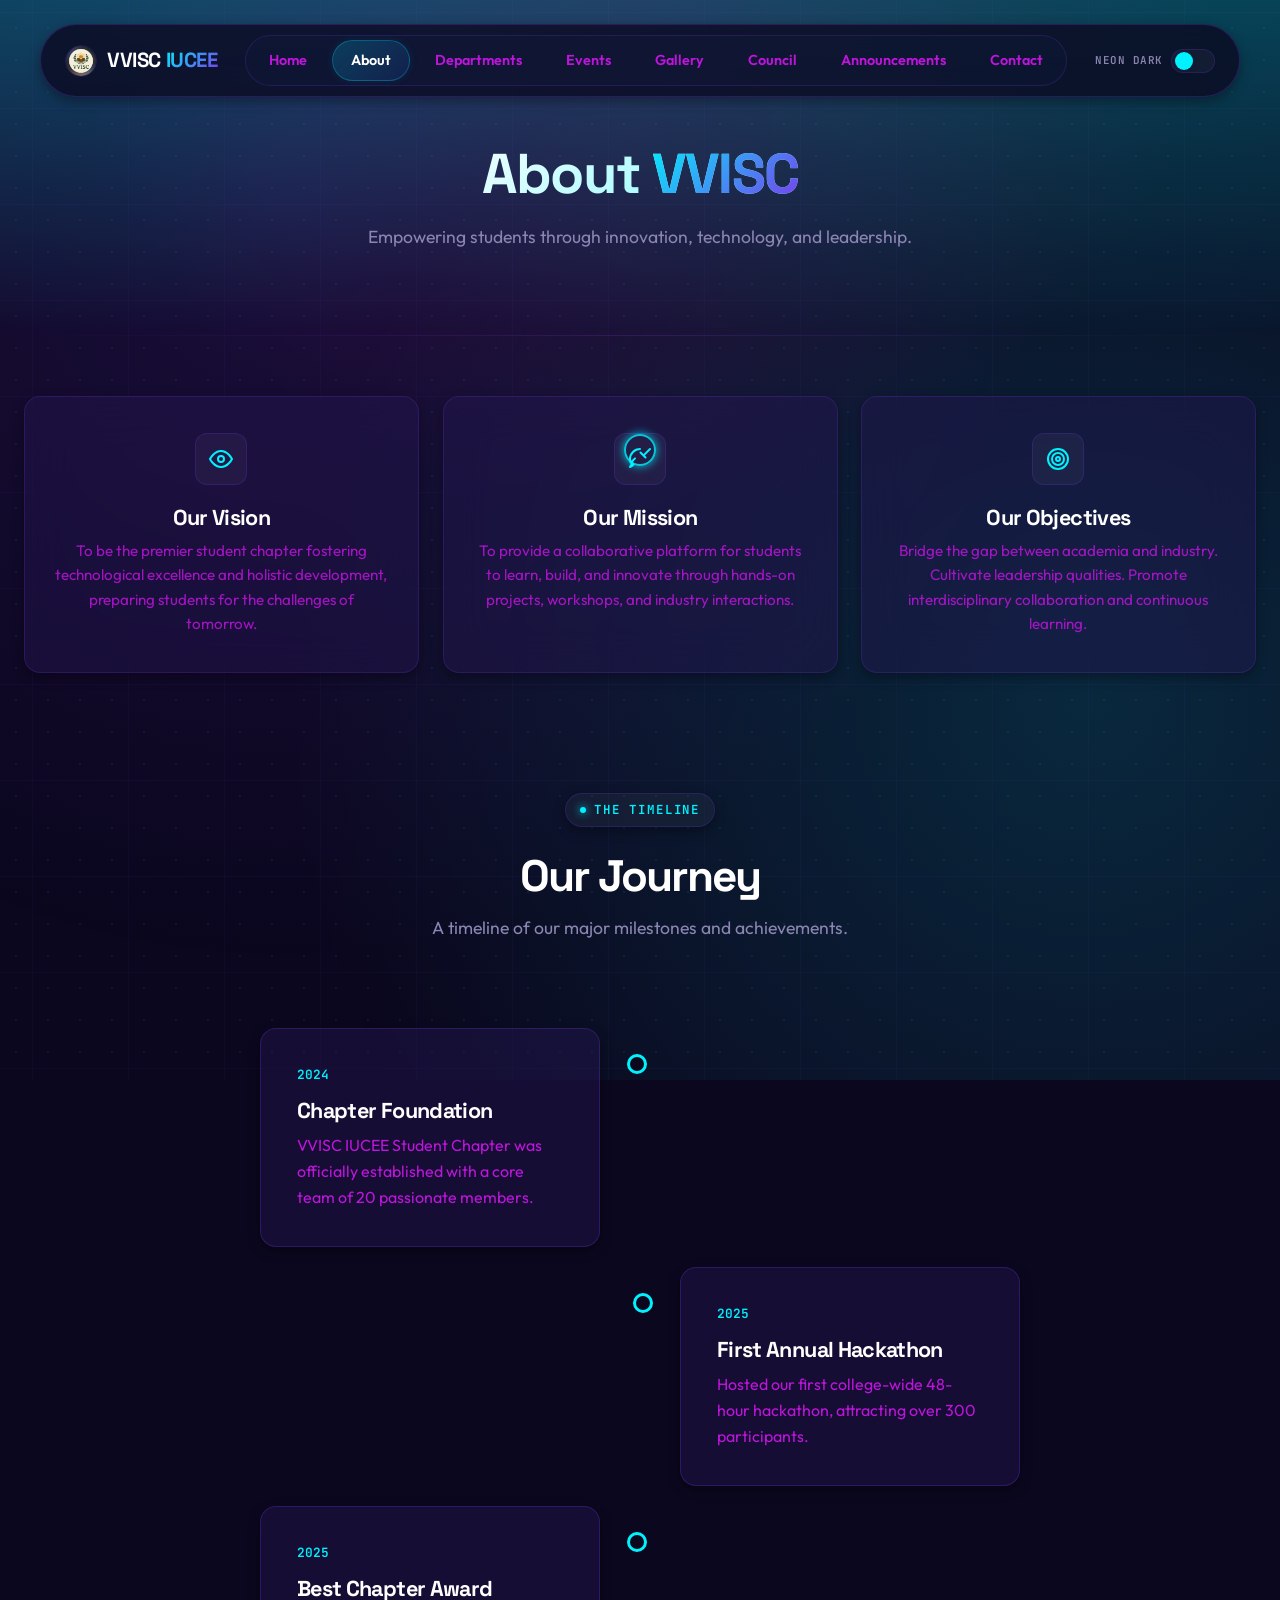
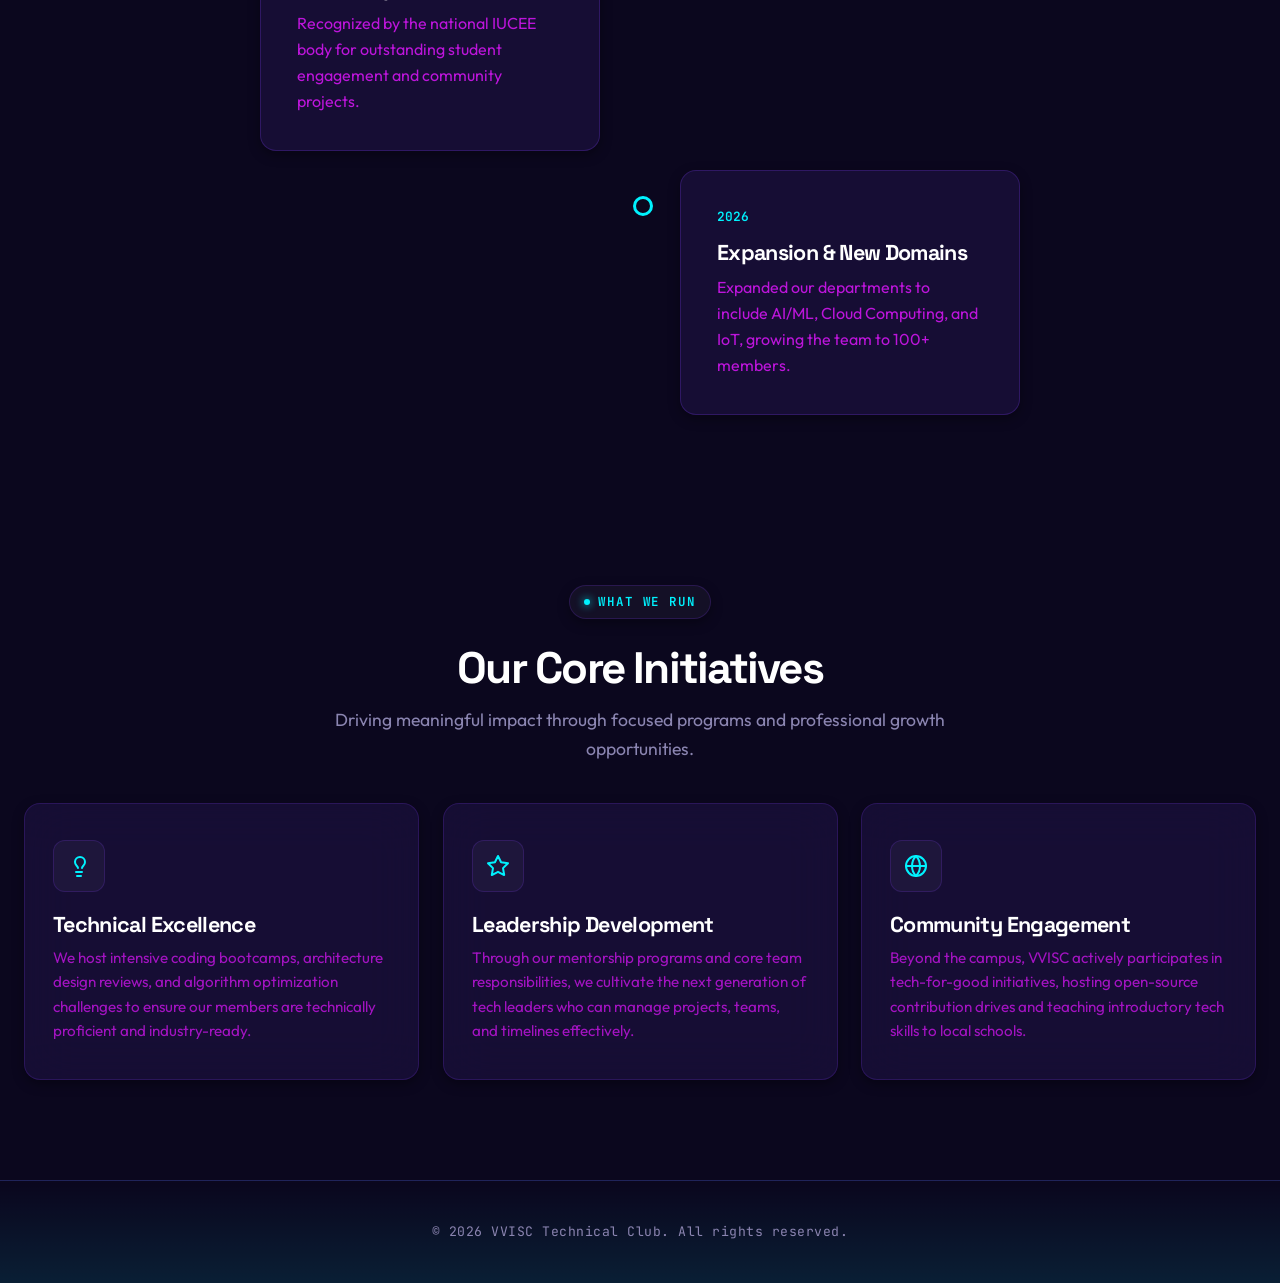
==== commit 967a149a: "Theam is changed" ====
--- a/about.html
+++ b/about.html
@@ -12,7 +12,7 @@
     <link rel="stylesheet" href="style.css">
 </head>
 
-<body class="light-mode">
+<body class="dark-mode">
 
     <!-- Navigation -->
     <nav class="navbar">
@@ -35,7 +35,7 @@
 
             <div class="nav-actions">
                 <div class="theme-toggle-container">
-                    <span class="theme-label" id="theme-label">Light Mode</span>
+                    <span class="theme-label" id="theme-label">Midnight</span>
                     <button id="theme-toggle" class="theme-toggle" aria-label="Toggle Dark Mode">
                         <span class="toggle-icon"></span>
                     </button>
@@ -176,19 +176,7 @@
         </div>
     </footer>
 
-    <!-- Mouse hover tracking effect script for premium cards -->
-    <script>
-        document.addEventListener('mousemove', (e) => {
-            const cards = document.querySelectorAll('.card, .timeline-content');
-            cards.forEach(card => {
-                const rect = card.getBoundingClientRect();
-                const x = e.clientX - rect.left;
-                const y = e.clientY - rect.top;
-                card.style.setProperty('--mouse-x', `${x}px`);
-                card.style.setProperty('--mouse-y', `${y}px`);
-            });
-        });
-    </script>
+
     <script src="main.js"></script>
 </body>
 
--- a/style.css
+++ b/style.css
@@ -1,45 +1,48 @@
 :root {
     /* ============================================
-       VVISC Premium Design System
-       A high-end, modern tech startup identity.
+       VVISC Premium Design System (Vibrant Neon Dark)
        ============================================ */
-
-    /* Light Mode Palette - Warm Ivory & Charcoal Obsidian */
-    --bg-color: #FAF9F6;
-    --container-bg: rgba(255, 255, 255, 0.7);
-    --container-bg-solid: #FFFFFF;
-    --heading-color: #1A1816;
-    --text-color: #4E4A45;
-    --text-muted: #7E7870;
-    
-    --accent-color: #D9763D;       /* Pure Copper */
-    --accent-glow: rgba(217, 118, 61, 0.15);
-    --accent-gradient: linear-gradient(135deg, #D9763D, #F2A365);
-    
-    --secondary-color: #2F5D50;    /* Deep Pine */
-    --secondary-gradient: linear-gradient(135deg, #2F5D50, #4A8574);
-    
-    --nav-bg: rgba(250, 249, 246, 0.75);
-    --border-color: rgba(26, 24, 22, 0.08);
-    --border-glow: rgba(26, 24, 22, 0.04);
-    --grid-line: rgba(26, 24, 22, 0.03);
-    
+    --bg-color: #0B071E;
+    --container-bg: rgba(23, 14, 49, 0.65);
+    --container-bg-solid: #170E31;
+    --card-bg: rgba(37, 23, 80, 0.45);
+    --card-bg-solid: #251750;
+    --heading-color: #FFFFFF;
+    --text-color: #bd15db;
+    --text-muted: #8B85B1;
+
+    --primary-color: #7C3AED;
+    --accent-color: #00F2FE;
+    --accent-glow: rgba(0, 242, 254, 0.25);
+    --accent-gradient: linear-gradient(135deg, #00F2FE, #7C3AED);
+
+    --secondary-color: #7C3AED;
+    --secondary-gradient: linear-gradient(135deg, #7C3AED, #FF007F);
+    --highlight-color: #FF007F;
+    --highlight-gradient: linear-gradient(135deg, #FF007F, #00F2FE);
+
+    --nav-bg: rgba(11, 7, 30, 0.75);
+    --nav-bg-scrolled: rgba(16, 12, 36, 0.85);
+    --border-color: rgba(124, 58, 237, 0.20);
+    --border-glow: rgba(0, 242, 254, 0.10);
+    --grid-line: rgba(124, 58, 237, 0.05);
+
     /* Shadows & Glassmorphism */
-    --shadow-sm: 0 4px 12px rgba(26, 24, 22, 0.03);
-    --shadow-md: 0 12px 30px rgba(26, 24, 22, 0.06);
-    --shadow-lg: 0 24px 60px rgba(26, 24, 22, 0.1);
-    --glass-blur: 16px;
-    --glass-border: 1px solid rgba(255, 255, 255, 0.5);
+    --shadow-sm: 0 4px 12px rgba(0, 0, 0, 0.35);
+    --shadow-md: 0 12px 30px rgba(0, 0, 0, 0.55);
+    --shadow-lg: 0 24px 60px rgba(0, 0, 0, 0.75);
+    --glass-blur: 24px;
+    --glass-border: 1px solid rgba(124, 58, 237, 0.25);
 
     /* Buttons */
-    --btn-primary-bg: #1A1816;
-    --btn-primary-text: #FAF9F6;
-    --btn-secondary-bg: rgba(26, 24, 22, 0.04);
-    --btn-secondary-text: #1A1816;
-    --btn-secondary-border: rgba(26, 24, 22, 0.1);
+    --btn-primary-bg: #7C3AED;
+    --btn-primary-text: #FFFFFF;
+    --btn-secondary-bg: rgba(255, 255, 255, 0.04);
+    --btn-secondary-text: #da14e1;
+    --btn-secondary-border: rgba(124, 58, 237, 0.30);
 
     /* Cursor & Type */
-    --cursor-color: #1A1816;
+    --cursor-color: #00F2FE;
     --font-display: 'Space Grotesk', 'Outfit', sans-serif;
     --font-body: 'Outfit', sans-serif;
     --font-mono: 'JetBrains Mono', monospace;
@@ -48,45 +51,50 @@
     --border-radius-lg: 24px;
 
     /* Premium Card System */
-    --card-shine: linear-gradient(115deg, transparent 20%, rgba(255,255,255,0.08) 40%, rgba(255,255,255,0.15) 50%, rgba(255,255,255,0.08) 60%, transparent 80%);
-    --gradient-border: linear-gradient(135deg, var(--accent-color), rgba(217,118,61,0.2), transparent);
-}
-
-.dark-mode {
-    /* Dark Mode Palette - Obsidian & Amber Copper Glow */
-    --bg-color: #0A0A09;
-    --container-bg: rgba(18, 18, 16, 0.65);
-    --container-bg-solid: #121210;
-    --heading-color: #F5F3EF;
-    --text-color: #C0BBB3;
-    --text-muted: #8E8980;
-    
-    --accent-color: #E68A4E;       /* Glowing Copper */
-    --accent-glow: rgba(230, 138, 78, 0.25);
-    --accent-gradient: linear-gradient(135deg, #E68A4E, #F2BA7B);
-    
-    --secondary-color: #4C8C77;    /* Radiant Pine */
-    --secondary-gradient: linear-gradient(135deg, #4C8C77, #6BB09B);
-    
-    --nav-bg: rgba(10, 10, 9, 0.75);
-    --border-color: rgba(245, 243, 239, 0.08);
-    --border-glow: rgba(245, 243, 239, 0.03);
-    --grid-line: rgba(245, 243, 239, 0.025);
-    
-    --shadow-sm: 0 4px 12px rgba(0, 0, 0, 0.3);
-    --shadow-md: 0 12px 30px rgba(0, 0, 0, 0.5);
-    --shadow-lg: 0 24px 60px rgba(0, 0, 0, 0.7);
-    --glass-border: 1px solid rgba(255, 255, 255, 0.04);
+    --card-shine: linear-gradient(115deg, transparent 20%, rgba(255, 255, 255, 0.03) 40%, rgba(255, 255, 255, 0.08) 50%, rgba(255, 255, 255, 0.03) 60%, transparent 80%);
+    --gradient-border: linear-gradient(135deg, var(--accent-color), rgba(0, 242, 254, 0.2), transparent);
+}
+
+.light-mode {
+    /* Rose Pink & Parrot Green Light Theme Variables */
+    --bg-color: #FFFFFF;
+    --container-bg: rgba(255, 255, 255, 0.7);
+    --container-bg-solid: #FFFFFF;
+    --card-bg: rgba(255, 255, 255, 0.85);
+    --card-bg-solid: #FFFFFF;
+    --heading-color: #4C0519;
+    --text-color: #5C3A44;
+    --text-muted: #886A73;
+
+    --primary-color: #EC4899;
+    --accent-color: #22C55E;
+    --accent-glow: rgba(34, 197, 94, 0.15);
+    --accent-gradient: linear-gradient(135deg, #EC4899, #22C55E);
+
+    --secondary-color: #EC4899;
+    --secondary-gradient: linear-gradient(135deg, #EC4899, #84CC16);
+    --highlight-color: #84CC16;
+    --highlight-gradient: linear-gradient(135deg, #84CC16, #EC4899);
+
+    --nav-bg: rgba(255, 255, 255, 0.75);
+    --nav-bg-scrolled: rgba(255, 255, 255, 0.85);
+    --border-color: rgba(236, 72, 153, 0.15);
+    --border-glow: rgba(34, 197, 94, 0.10);
+    --grid-line: rgba(236, 72, 153, 0.04);
+
+    --shadow-sm: 0 4px 12px rgba(236, 72, 153, 0.05);
+    --shadow-md: 0 12px 30px rgba(236, 72, 153, 0.08);
+    --shadow-lg: 0 24px 60px rgba(236, 72, 153, 0.12);
+    --glass-border: 1px solid rgba(236, 72, 153, 0.15);
 
     /* Buttons */
-    --btn-primary-bg: #F5F3EF;
-    --btn-primary-text: #0A0A09;
-    --btn-secondary-bg: rgba(245, 243, 239, 0.04);
-    --btn-secondary-text: #F5F3EF;
-    --btn-secondary-border: rgba(245, 243, 239, 0.1);
+    --btn-primary-bg: #EC4899;
+    --btn-primary-text: #FFFFFF;
+    --btn-secondary-bg: rgba(255, 255, 255, 0.7);
+    --btn-secondary-border: rgba(236, 72, 153, 0.18);
 
     /* Cursor */
-    --cursor-color: #F5F3EF;
+    --cursor-color: #EC4899;
 }
 
 /* ============================================
@@ -112,32 +120,71 @@
     line-height: 1.625;
     transition: background-color 0.5s cubic-bezier(0.2, 0.8, 0.2, 1), color 0.5s ease;
     overflow-x: hidden;
-    /* Premium Technical Grid Layout background */
-    background-image: 
-        radial-gradient(circle at 0% 0%, var(--accent-glow) 0%, transparent 40%),
-        radial-gradient(circle at 100% 100%, rgba(47, 93, 80, 0.08) 0%, transparent 40%),
+}
+
+.bg-parallax {
+    position: fixed;
+    top: -20%;
+    left: -20%;
+    width: 140%;
+    height: 140%;
+    z-index: -2;
+    pointer-events: none;
+    will-change: transform;
+    background-image:
+        radial-gradient(circle at 30% 30%, rgba(124, 58, 237, 0.14) 0%, transparent 50%),
+        radial-gradient(circle at 75% 70%, rgba(0, 242, 254, 0.14) 0%, transparent 50%),
+        radial-gradient(circle at 50% 10%, rgba(255, 0, 127, 0.12) 0%, transparent 40%),
+        radial-gradient(circle, rgba(0, 242, 254, 0.08) 1px, transparent 1px),
         linear-gradient(var(--grid-line) 1px, transparent 1px),
         linear-gradient(90deg, var(--grid-line) 1px, transparent 1px);
-    background-size: 100% 100%, 100% 100%, 48px 48px, 48px 48px;
-    background-attachment: fixed;
+    background-size: 100% 100%, 100% 100%, 100% 100%, 32px 32px, 96px 96px, 96px 96px;
+    animation: auroraGlow 25s infinite alternate ease-in-out;
+}
+
+.light-mode .bg-parallax {
+    background-image:
+        radial-gradient(circle at 30% 30%, rgba(236, 72, 153, 0.15) 0%, transparent 50%),
+        radial-gradient(circle at 75% 70%, rgba(74, 222, 128, 0.12) 0%, transparent 50%),
+        radial-gradient(circle, rgba(236, 72, 153, 0.05) 1px, transparent 1px),
+        linear-gradient(var(--grid-line) 1px, transparent 1px),
+        linear-gradient(90deg, var(--grid-line) 1px, transparent 1px);
+}
+
+@keyframes auroraGlow {
+    0% {
+        transform: translate(0, 0) rotate(0deg);
+    }
+
+    100% {
+        transform: translate(-5%, -5%) rotate(10deg);
+    }
 }
 
 /* Hide scrollbars for absolute clean aesthetic while keeping functional scroll */
 ::-webkit-scrollbar {
     width: 8px;
 }
+
 ::-webkit-scrollbar-track {
     background: var(--bg-color);
 }
+
 ::-webkit-scrollbar-thumb {
     background: var(--border-color);
     border-radius: 4px;
 }
+
 ::-webkit-scrollbar-thumb:hover {
     background: var(--accent-color);
 }
 
-h1, h2, h3, h4, h5, h6 {
+h1,
+h2,
+h3,
+h4,
+h5,
+h6 {
     font-family: var(--font-display);
     color: var(--heading-color);
     font-weight: 700;
@@ -187,8 +234,15 @@
 }
 
 @keyframes pulseGlow {
-    from { transform: scale(0.9); opacity: 0.6; }
-    to { transform: scale(1.2); opacity: 1; }
+    from {
+        transform: scale(0.9);
+        opacity: 0.6;
+    }
+
+    to {
+        transform: scale(1.2);
+        opacity: 1;
+    }
 }
 
 .eyebrow-center {
@@ -223,6 +277,8 @@
     text-align: center;
     font-size: 2.75rem;
     margin-bottom: 12px;
+    letter-spacing: -0.04em;
+    line-height: 1.15;
 }
 
 /* ============================================
@@ -236,8 +292,8 @@
     width: calc(100% - 48px);
     max-width: 1200px;
     background-color: var(--nav-bg);
-    backdrop-filter: blur(20px);
-    -webkit-backdrop-filter: blur(20px);
+    backdrop-filter: blur(var(--glass-blur));
+    -webkit-backdrop-filter: blur(var(--glass-blur));
     z-index: 1000;
     border-radius: 100px;
     border: var(--glass-border);
@@ -246,10 +302,21 @@
 }
 
 .navbar.is-scrolled {
-    top: 12px;
-    background-color: var(--nav-bg);
-    box-shadow: var(--shadow-md);
-    border-color: var(--border-color);
+    top: 0;
+    width: 100%;
+    max-width: 100%;
+    border-radius: 0;
+    background-color: var(--nav-bg-scrolled);
+    box-shadow: var(--shadow-lg), 0 2px 20px var(--border-glow);
+    border-top: none;
+    border-left: none;
+    border-right: none;
+    border-bottom: 1px solid var(--border-color);
+}
+
+.navbar.is-scrolled .nav-container {
+    max-width: 1440px;
+    padding: 10px 48px;
 }
 
 .scroll-progress {
@@ -266,10 +333,14 @@
 }
 
 .nav-container {
+    max-width: 1200px;
+    margin: 0 auto;
+    width: 100%;
     padding: 10px 24px;
     display: flex;
     justify-content: space-between;
     align-items: center;
+    transition: max-width 0.4s cubic-bezier(0.16, 1, 0.3, 1), padding 0.4s cubic-bezier(0.16, 1, 0.3, 1);
 }
 
 .logo {
@@ -299,6 +370,7 @@
 .logo-accent {
     background: var(--accent-gradient);
     -webkit-background-clip: text;
+    background-clip: text;
     -webkit-text-fill-color: transparent;
 }
 
@@ -308,14 +380,14 @@
     gap: 6px;
     position: relative;
     z-index: 2;
-    background: rgba(255, 255, 255, 0.02);
+    background: rgba(23, 37, 84, 0.15);
     padding: 4px;
     border-radius: 100px;
-    border: 1px solid var(--border-glow);
-}
-
-.dark-mode .nav-links {
-    background: rgba(255, 255, 255, 0.01);
+    border: 1px solid var(--border-color);
+}
+
+.light-mode .nav-links {
+    background: rgba(0, 0, 0, 0.04);
 }
 
 .nav-links a {
@@ -333,9 +405,10 @@
 }
 
 .nav-links a.active {
-    color: var(--accent-color);
-    background: var(--accent-glow);
-    border-color: var(--accent-glow);
+    color: var(--heading-color);
+    background: linear-gradient(135deg, rgba(6, 182, 212, 0.25) 0%, rgba(37, 99, 235, 0.15) 100%);
+    border-color: rgba(6, 182, 212, 0.35);
+    box-shadow: 0 0 10px rgba(6, 182, 212, 0.1);
 }
 
 .nav-links a:hover {
@@ -347,16 +420,18 @@
     position: absolute;
     top: 4px;
     height: calc(100% - 8px);
-    background: rgba(26, 24, 22, 0.05);
+    background: rgba(6, 182, 212, 0.1);
     border-radius: 100px;
     transition: all 0.35s cubic-bezier(0.16, 1, 0.3, 1);
     opacity: 0;
     pointer-events: none;
     z-index: 1;
-}
-
-.dark-mode .nav-hover-pill {
-    background: rgba(245, 243, 239, 0.06);
+    border: 1px solid rgba(6, 182, 212, 0.2);
+}
+
+.light-mode .nav-hover-pill {
+    background: rgba(79, 70, 229, 0.08);
+    border-color: rgba(79, 70, 229, 0.15);
 }
 
 .nav-actions {
@@ -408,9 +483,9 @@
     box-shadow: 0 2px 6px rgba(0, 0, 0, 0.1);
 }
 
-.dark-mode .toggle-icon {
+.light-mode .toggle-icon {
     transform: translateX(19px);
-    background-color: var(--accent-color);
+    background-color: var(--primary-color);
 }
 
 /* Premium Hamburger Icon */
@@ -465,7 +540,7 @@
     left: 0;
     width: 100vw;
     height: 100dvh;
-    background-color: var(--bg-color);
+    background-color: rgba(7, 17, 31, 0.85);
     backdrop-filter: blur(28px);
     -webkit-backdrop-filter: blur(28px);
     z-index: 998;
@@ -514,14 +589,37 @@
     transform: translateY(0);
 }
 
-.mobile-menu.active a:nth-child(1) { transition-delay: 0.1s; }
-.mobile-menu.active a:nth-child(2) { transition-delay: 0.15s; }
-.mobile-menu.active a:nth-child(3) { transition-delay: 0.2s; }
-.mobile-menu.active a:nth-child(4) { transition-delay: 0.25s; }
-.mobile-menu.active a:nth-child(5) { transition-delay: 0.3s; }
-.mobile-menu.active a:nth-child(6) { transition-delay: 0.35s; }
-.mobile-menu.active a:nth-child(7) { transition-delay: 0.4s; }
-.mobile-menu.active a:nth-child(8) { transition-delay: 0.45s; }
+.mobile-menu.active a:nth-child(1) {
+    transition-delay: 0.1s;
+}
+
+.mobile-menu.active a:nth-child(2) {
+    transition-delay: 0.15s;
+}
+
+.mobile-menu.active a:nth-child(3) {
+    transition-delay: 0.2s;
+}
+
+.mobile-menu.active a:nth-child(4) {
+    transition-delay: 0.25s;
+}
+
+.mobile-menu.active a:nth-child(5) {
+    transition-delay: 0.3s;
+}
+
+.mobile-menu.active a:nth-child(6) {
+    transition-delay: 0.35s;
+}
+
+.mobile-menu.active a:nth-child(7) {
+    transition-delay: 0.4s;
+}
+
+.mobile-menu.active a:nth-child(8) {
+    transition-delay: 0.45s;
+}
 
 /* ============================================
    Page Header Redesign
@@ -549,6 +647,7 @@
     margin-bottom: 16px;
     background: linear-gradient(135deg, var(--heading-color) 30%, var(--accent-color) 100%);
     -webkit-background-clip: text;
+    background-clip: text;
     -webkit-text-fill-color: transparent;
 }
 
@@ -585,8 +684,13 @@
 }
 
 @keyframes pulseText {
-    from { opacity: 0.5; }
-    to { opacity: 1; }
+    from {
+        opacity: 0.5;
+    }
+
+    to {
+        opacity: 1;
+    }
 }
 
 .preloader-bar-track {
@@ -611,7 +715,8 @@
 .scroll-container {
     position: relative;
     width: 100%;
-    height: 380vh; /* Reduced height for tighter scroll scrub */
+    height: 380vh;
+    /* Reduced height for tighter scroll scrub */
 }
 
 .canvas-container {
@@ -627,17 +732,44 @@
     z-index: 0;
 }
 
+.canvas-container::after {
+    content: '';
+    position: absolute;
+    inset: 0;
+    pointer-events: none;
+    z-index: 2;
+    opacity: 0;
+    transition: opacity 0.5s ease;
+}
+
+.light-mode .canvas-container::after {
+    background: linear-gradient(135deg, #EC4899 25%, #22C55E 75%);
+    mix-blend-mode: screen;
+    opacity: 1;
+}
+
 canvas {
+    position: relative;
+    z-index: 1;
     width: 100vw;
     height: 100dvh;
     object-fit: cover;
+    opacity: 0.8;
+    filter: brightness(1.15) contrast(1.35) saturate(1.6) hue-rotate(200deg);
+    mix-blend-mode: screen;
+    transition: opacity 0.5s ease, filter 0.5s ease, mix-blend-mode 0.5s ease;
+}
+
+@media (max-width: 768px) {
+    canvas {
+        object-fit: contain;
+    }
+}
+
+.light-mode canvas {
     opacity: 0.85;
-    filter: saturate(0.9) contrast(1.05);
-}
-
-.dark-mode canvas {
-    opacity: 0.7;
-    filter: invert(0.9) hue-rotate(180deg) saturate(1.2);
+    filter: invert(1) brightness(1.15) contrast(1.3) grayscale(1);
+    mix-blend-mode: multiply;
 }
 
 /* ============================================
@@ -693,12 +825,14 @@
     letter-spacing: -0.04em;
     background: linear-gradient(135deg, var(--heading-color) 40%, var(--accent-color) 100%);
     -webkit-background-clip: text;
+    background-clip: text;
     -webkit-text-fill-color: transparent;
 }
 
 .hero .highlight {
     background: var(--accent-gradient);
     -webkit-background-clip: text;
+    background-clip: text;
     -webkit-text-fill-color: transparent;
 }
 
@@ -727,44 +861,50 @@
     font-size: 0.88rem;
     letter-spacing: 0.5px;
     cursor: pointer;
-    transition: all 0.4s cubic-bezier(0.16, 1, 0.3, 1);
+    transition: transform 0.3s cubic-bezier(0.16, 1, 0.3, 1),
+        background-color 0.4s ease,
+        border-color 0.4s ease,
+        box-shadow 0.4s ease,
+        color 0.4s ease;
     display: inline-flex;
     align-items: center;
     justify-content: center;
-    border: none;
+    border: 1px solid transparent;
     overflow: hidden;
     isolation: isolate;
     box-shadow: var(--shadow-sm);
+    transform: translate(var(--magnetic-x, 0px), var(--magnetic-y, 0px)) translateY(var(--y-offset, 0px));
 }
 
 .btn-primary {
-    background-color: var(--btn-primary-bg);
+    background: linear-gradient(135deg, var(--btn-primary-bg) 0%, var(--primary-color) 100%);
     color: var(--btn-primary-text);
-    border: 1px solid var(--btn-primary-bg);
+    border-color: rgba(255, 255, 255, 0.1);
+    box-shadow: 0 4px 12px rgba(37, 99, 235, 0.2);
 }
 
 .btn-primary:hover {
-    transform: translateY(-2px);
-    box-shadow: 0 12px 24px var(--accent-glow);
-    background-color: var(--accent-color);
-    border-color: var(--accent-color);
+    --y-offset: -2px;
+    box-shadow: 0 12px 24px rgba(37, 99, 235, 0.4), 0 0 15px var(--accent-glow);
+    border-color: rgba(255, 255, 255, 0.2);
 }
 
 .btn-secondary {
-    background-color: var(--btn-secondary-bg);
+    background: rgba(255, 255, 255, 0.03);
     color: var(--btn-secondary-text);
     border: 1px solid var(--btn-secondary-border);
+    backdrop-filter: blur(10px);
 }
 
 .btn-secondary:hover {
-    background-color: var(--btn-primary-bg);
-    color: var(--btn-primary-text);
-    border-color: var(--btn-primary-bg);
-    transform: translateY(-2px);
+    --y-offset: -2px;
+    background: rgba(255, 255, 255, 0.07);
+    border-color: rgba(255, 255, 255, 0.2);
+    box-shadow: 0 12px 24px rgba(0, 0, 0, 0.3);
 }
 
 .btn:active {
-    transform: translateY(0) scale(0.98);
+    transform: translate(var(--magnetic-x, 0px), var(--magnetic-y, 0px)) scale(0.96);
 }
 
 .hero-right-col {
@@ -789,8 +929,15 @@
 }
 
 @keyframes pulseBlob {
-    from { transform: scale(0.8) translate(0, 0); opacity: 0.5; }
-    to { transform: scale(1.1) translate(10px, 10px); opacity: 0.9; }
+    from {
+        transform: scale(0.8) translate(0, 0);
+        opacity: 0.5;
+    }
+
+    to {
+        transform: scale(1.1) translate(10px, 10px);
+        opacity: 0.9;
+    }
 }
 
 .hero-model {
@@ -827,8 +974,13 @@
 
 /* Shine sweep keyframe */
 @keyframes shineSweep {
-    0% { background-position: -200% 0; }
-    100% { background-position: 200% 0; }
+    0% {
+        background-position: -200% 0;
+    }
+
+    100% {
+        background-position: 200% 0;
+    }
 }
 
 .grid-container,
@@ -841,35 +993,45 @@
 .card,
 .event-card {
     position: relative;
-    background-color: var(--container-bg);
+    background: var(--card-bg);
     backdrop-filter: blur(var(--glass-blur));
     -webkit-backdrop-filter: blur(var(--glass-blur));
     padding: 36px 28px;
     border-radius: var(--border-radius-md);
     box-shadow: var(--shadow-sm);
-    transition: all 0.5s cubic-bezier(0.16, 1, 0.3, 1);
+    transition: transform 0.5s cubic-bezier(0.16, 1, 0.3, 1),
+        box-shadow 0.5s cubic-bezier(0.16, 1, 0.3, 1),
+        border-color 0.5s ease;
     border: 1px solid var(--border-color);
     display: flex;
     flex-direction: column;
     align-items: flex-start;
     overflow: hidden;
-    perspective: 600px;
     transform-style: preserve-3d;
+    will-change: transform, box-shadow;
     /* Stagger support */
     animation-delay: calc(var(--stagger, 0) * 80ms);
 }
 
-/* Mouse-tracking radial glow */
-.card::before {
+/* Mouse spotlight glow overlay */
+.card::before,
+.event-card::before {
     content: '';
     position: absolute;
     top: 0;
     left: 0;
     width: 100%;
     height: 100%;
-    background: radial-gradient(600px circle at var(--mouse-x, 50%) var(--mouse-y, 50%), rgba(217, 118, 61, 0.06), transparent 40%);
+    background: radial-gradient(400px circle at var(--mouse-x, 50%) var(--mouse-y, 50%), rgba(6, 182, 212, 0.12), transparent 50%);
     pointer-events: none;
     z-index: 1;
+    opacity: 0;
+    transition: opacity 0.5s ease;
+}
+
+.card:hover::before,
+.event-card:hover::before {
+    opacity: 1;
 }
 
 /* Shine sweep overlay */
@@ -895,9 +1057,9 @@
 /* 3D tilt hover */
 .card:hover,
 .event-card:hover {
-    transform: translateY(-4px) rotateX(var(--tilt-x, 0deg)) rotateY(var(--tilt-y, 0deg));
-    box-shadow: var(--shadow-lg);
-    border-color: var(--accent-color);
+    transform: translateY(-5px) rotateX(var(--tilt-x, 0deg)) rotateY(var(--tilt-y, 0deg));
+    box-shadow: var(--shadow-lg), 0 0 20px rgba(6, 182, 212, 0.15);
+    border-color: rgba(6, 182, 212, 0.4);
 }
 
 .card h3,
@@ -1002,6 +1164,7 @@
     margin-bottom: 12px;
     background: linear-gradient(135deg, var(--heading-color) 40%, var(--accent-color) 100%);
     -webkit-background-clip: text;
+    background-clip: text;
     -webkit-text-fill-color: transparent;
 }
 
@@ -1015,11 +1178,13 @@
 }
 
 .impact-container {
-    background: linear-gradient(135deg, #181614, #0D0D0C);
+    background: linear-gradient(135deg, rgba(30, 41, 59, 0.3) 0%, rgba(17, 24, 39, 0.4) 100%);
+    backdrop-filter: blur(var(--glass-blur));
+    -webkit-backdrop-filter: blur(var(--glass-blur));
     border-radius: var(--border-radius-lg);
     padding: 60px;
     box-shadow: var(--shadow-lg);
-    border: 1px solid rgba(255, 255, 255, 0.04);
+    border: 1px solid var(--border-color);
     position: relative;
     overflow: hidden;
 }
@@ -1028,7 +1193,7 @@
     content: '';
     position: absolute;
     inset: 0;
-    background-image: 
+    background-image:
         linear-gradient(rgba(255, 255, 255, 0.015) 1px, transparent 1px),
         linear-gradient(90deg, rgba(255, 255, 255, 0.015) 1px, transparent 1px);
     background-size: 30px 30px;
@@ -1057,8 +1222,13 @@
 }
 
 @keyframes marquee {
-    0% { transform: translateX(0); }
-    100% { transform: translateX(calc(-50% - 16px)); }
+    0% {
+        transform: translateX(0);
+    }
+
+    100% {
+        transform: translateX(calc(-50% - 16px));
+    }
 }
 
 .stat-card {
@@ -1068,17 +1238,17 @@
     gap: 24px;
     padding: 28px;
     border-radius: var(--border-radius-md);
-    background: rgba(255, 255, 255, 0.02);
-    border: 1px solid rgba(255, 255, 255, 0.04);
-    transition: all 0.4s cubic-bezier(0.16, 1, 0.3, 1);
+    background: rgba(30, 41, 59, 0.2);
+    border: 1px solid var(--border-color);
+    transition: transform 0.4s cubic-bezier(0.16, 1, 0.3, 1), border-color 0.4s ease, box-shadow 0.4s ease;
     white-space: normal;
 }
 
 .stat-card:hover {
     transform: translateY(-4px);
-    background: rgba(255, 255, 255, 0.05);
+    background: rgba(30, 41, 59, 0.3);
     border-color: var(--accent-color);
-    box-shadow: 0 12px 30px rgba(0, 0, 0, 0.4);
+    box-shadow: var(--shadow-md), 0 0 15px var(--accent-glow);
 }
 
 .stat-icon {
@@ -1099,7 +1269,7 @@
     font-family: var(--font-display);
     font-size: 3.2rem;
     font-weight: 700;
-    color: #F5F3EF;
+    color: var(--heading-color);
     line-height: 1;
 }
 
@@ -1111,7 +1281,7 @@
     font-family: var(--font-mono);
     font-size: 0.85rem;
     font-weight: 600;
-    color: #A09E9B;
+    color: var(--text-color);
     margin-top: 6px;
     letter-spacing: 0.5px;
     text-transform: uppercase;
@@ -1122,14 +1292,14 @@
    ============================================ */
 .department-card {
     min-width: 300px;
-    background-color: var(--container-bg);
+    background: var(--card-bg);
     backdrop-filter: blur(var(--glass-blur));
     -webkit-backdrop-filter: blur(var(--glass-blur));
     padding: 36px 28px;
     border-radius: var(--border-radius-md);
     box-shadow: var(--shadow-sm);
     border: 1px solid var(--border-color);
-    transition: all 0.5s cubic-bezier(0.16, 1, 0.3, 1);
+    transition: transform 0.5s cubic-bezier(0.16, 1, 0.3, 1), border-color 0.5s ease, box-shadow 0.5s ease;
     text-align: center;
     white-space: normal;
     display: flex;
@@ -1137,6 +1307,8 @@
     align-items: center;
     position: relative;
     overflow: hidden;
+    transform-style: preserve-3d;
+    will-change: transform, box-shadow;
 }
 
 /* Shimmer border on hover */
@@ -1157,10 +1329,29 @@
     animation: shineSweep 0.8s ease-out;
 }
 
+/* Mouse spotlight glow overlay */
+.department-card::before {
+    content: '';
+    position: absolute;
+    top: 0;
+    left: 0;
+    width: 100%;
+    height: 100%;
+    background: radial-gradient(400px circle at var(--mouse-x, 50%) var(--mouse-y, 50%), rgba(6, 182, 212, 0.12), transparent 50%);
+    pointer-events: none;
+    z-index: 1;
+    opacity: 0;
+    transition: opacity 0.5s ease;
+}
+
+.department-card:hover::before {
+    opacity: 1;
+}
+
 .department-card:hover {
-    transform: translateY(-4px) scale(1.02);
-    box-shadow: var(--shadow-lg);
-    border-color: var(--accent-color);
+    transform: translateY(-5px) rotateX(var(--tilt-x, 0deg)) rotateY(var(--tilt-y, 0deg));
+    box-shadow: var(--shadow-lg), 0 0 20px rgba(6, 182, 212, 0.15);
+    border-color: rgba(6, 182, 212, 0.4);
 }
 
 .department-card h3 {
@@ -1184,20 +1375,21 @@
 }
 
 .profile-card {
-    background-color: var(--container-bg);
+    background: var(--card-bg);
     backdrop-filter: blur(var(--glass-blur));
     border-radius: var(--border-radius-md);
     padding: 32px 24px;
     text-align: center;
     box-shadow: var(--shadow-sm);
     border: 1px solid var(--border-color);
-    transition: all 0.5s cubic-bezier(0.16, 1, 0.3, 1);
+    transition: transform 0.5s cubic-bezier(0.16, 1, 0.3, 1), border-color 0.5s ease, box-shadow 0.5s ease;
     display: flex;
     flex-direction: column;
     align-items: center;
     position: relative;
     overflow: hidden;
-    perspective: 600px;
+    transform-style: preserve-3d;
+    will-change: transform, box-shadow;
 }
 
 /* Shine overlay */
@@ -1218,10 +1410,29 @@
     animation: shineSweep 0.8s ease-out;
 }
 
+/* Mouse spotlight glow overlay */
+.profile-card::before {
+    content: '';
+    position: absolute;
+    top: 0;
+    left: 0;
+    width: 100%;
+    height: 100%;
+    background: radial-gradient(400px circle at var(--mouse-x, 50%) var(--mouse-y, 50%), rgba(6, 182, 212, 0.12), transparent 50%);
+    pointer-events: none;
+    z-index: 1;
+    opacity: 0;
+    transition: opacity 0.5s ease;
+}
+
+.profile-card:hover::before {
+    opacity: 1;
+}
+
 .profile-card:hover {
-    transform: translateY(-4px) rotateX(1deg) rotateY(-1deg);
-    border-color: var(--accent-color);
-    box-shadow: var(--shadow-lg);
+    transform: translateY(-5px) rotateX(var(--tilt-x, 0deg)) rotateY(var(--tilt-y, 0deg));
+    border-color: rgba(6, 182, 212, 0.4);
+    box-shadow: var(--shadow-lg), 0 0 20px rgba(6, 182, 212, 0.15);
 }
 
 /* Hexagonal Accent Ring Avatar */
@@ -1242,7 +1453,7 @@
     font-size: 2rem;
     font-weight: 700;
     color: #FAF9F6;
-    box-shadow: 0 8px 24px rgba(217, 118, 61, 0.2);
+    box-shadow: 0 8px 24px var(--accent-glow);
     position: relative;
     border: 3px solid var(--bg-color);
     transition: transform 0.6s cubic-bezier(0.34, 1.56, 0.64, 1);
@@ -1287,7 +1498,7 @@
 
 .profile-desc {
     font-size: 0.9rem;
-    color: var(--text-muted);
+    color: var(--text-color);
     line-height: 1.5;
     flex-grow: 1;
 }
@@ -1300,7 +1511,7 @@
 }
 
 .profile-socials a {
-    color: var(--text-muted);
+    color: var(--text-color);
     display: flex;
     align-items: center;
     justify-content: center;
@@ -1387,7 +1598,7 @@
 
 .timeline-content {
     padding: 36px;
-    background-color: var(--container-bg);
+    background-color: var(--card-bg);
     backdrop-filter: blur(var(--glass-blur));
     position: relative;
     border-radius: var(--border-radius-md);
@@ -1439,8 +1650,13 @@
 }
 
 @keyframes carousel-reverse {
-    0% { transform: translateX(calc(-50% - 12px)); }
-    100% { transform: translateX(0); }
+    0% {
+        transform: translateX(calc(-50% - 12px));
+    }
+
+    100% {
+        transform: translateX(0);
+    }
 }
 
 .carousel-item {
@@ -1579,7 +1795,7 @@
 }
 
 .info-card {
-    background-color: var(--container-bg);
+    background: var(--card-bg);
     backdrop-filter: blur(var(--glass-blur));
     padding: 28px;
     border-radius: var(--border-radius-md);
@@ -1589,9 +1805,11 @@
     display: flex;
     align-items: center;
     gap: 20px;
-    transition: all 0.4s cubic-bezier(0.16, 1, 0.3, 1);
+    transition: transform 0.5s cubic-bezier(0.16, 1, 0.3, 1), border-color 0.5s ease, box-shadow 0.5s ease;
     position: relative;
     overflow: hidden;
+    transform-style: preserve-3d;
+    will-change: transform, box-shadow;
 }
 
 /* Shine on info cards */
@@ -1612,10 +1830,29 @@
     animation: shineSweep 0.8s ease-out;
 }
 
+/* Mouse spotlight glow overlay */
+.info-card::before {
+    content: '';
+    position: absolute;
+    top: 0;
+    left: 0;
+    width: 100%;
+    height: 100%;
+    background: radial-gradient(400px circle at var(--mouse-x, 50%) var(--mouse-y, 50%), rgba(6, 182, 212, 0.12), transparent 50%);
+    pointer-events: none;
+    z-index: 1;
+    opacity: 0;
+    transition: opacity 0.5s ease;
+}
+
+.info-card:hover::before {
+    opacity: 1;
+}
+
 .info-card:hover {
-    border-color: var(--accent-color);
-    transform: translateX(4px);
-    box-shadow: var(--shadow-md);
+    transform: translateY(-4px) rotateX(var(--tilt-x, 0deg)) rotateY(var(--tilt-y, 0deg));
+    border-color: rgba(6, 182, 212, 0.4);
+    box-shadow: var(--shadow-lg), 0 0 20px rgba(6, 182, 212, 0.15);
 }
 
 .info-card-icon {
@@ -1696,10 +1933,10 @@
     background-color: var(--container-bg-solid);
 }
 
-.input-group input:focus + label,
-.input-group textarea:focus + label,
-.input-group input:not(:placeholder-shown) + label,
-.input-group textarea:not(:placeholder-shown) + label {
+.input-group input:focus+label,
+.input-group textarea:focus+label,
+.input-group input:not(:placeholder-shown)+label,
+.input-group textarea:not(:placeholder-shown)+label {
     transform: translateY(-26px) scale(0.82);
     color: var(--accent-color);
     font-weight: 600;
@@ -1773,20 +2010,43 @@
 }
 
 .announcement-card {
-    background-color: var(--container-bg);
+    background: var(--card-bg);
     backdrop-filter: blur(var(--glass-blur));
     border: var(--glass-border);
     border-left: 4px solid var(--accent-color);
     border-radius: var(--border-radius-md);
     padding: 36px 40px;
     box-shadow: var(--shadow-sm);
-    transition: all 0.4s cubic-bezier(0.16, 1, 0.3, 1);
+    transition: transform 0.5s cubic-bezier(0.16, 1, 0.3, 1), border-color 0.5s ease, box-shadow 0.5s ease;
+    position: relative;
+    overflow: hidden;
+    transform-style: preserve-3d;
+    will-change: transform, box-shadow;
+}
+
+/* Mouse spotlight glow overlay */
+.announcement-card::before {
+    content: '';
+    position: absolute;
+    top: 0;
+    left: 0;
+    width: 100%;
+    height: 100%;
+    background: radial-gradient(400px circle at var(--mouse-x, 50%) var(--mouse-y, 50%), rgba(6, 182, 212, 0.12), transparent 50%);
+    pointer-events: none;
+    z-index: 1;
+    opacity: 0;
+    transition: opacity 0.5s ease;
+}
+
+.announcement-card:hover::before {
+    opacity: 1;
 }
 
 .announcement-card:hover {
-    transform: translateX(6px);
-    box-shadow: var(--shadow-md);
-    border-color: var(--accent-color);
+    transform: translateY(-5px) rotateX(var(--tilt-x, 0deg)) rotateY(var(--tilt-y, 0deg));
+    box-shadow: var(--shadow-lg), 0 0 20px rgba(6, 182, 212, 0.15);
+    border-color: rgba(6, 182, 212, 0.4);
 }
 
 .announcement-meta {
@@ -1841,19 +2101,53 @@
     will-change: transform, opacity;
 }
 
-.fade-in { transform: translateY(20px); }
-.reveal-left { transform: translateX(-30px); }
-.reveal-right { transform: translateX(30px); }
-.reveal-up { transform: translateY(30px); }
-.reveal-down { transform: translateY(-30px); }
-.reveal-scale { transform: scale(0.96); }
-.reveal-zoom { transform: scale(1.04); }
-
-.delay-100 { transition-delay: 0.1s; }
-.delay-200 { transition-delay: 0.2s; }
-.delay-300 { transition-delay: 0.3s; }
-.delay-400 { transition-delay: 0.4s; }
-.delay-500 { transition-delay: 0.5s; }
+.fade-in {
+    transform: translateY(20px);
+}
+
+.reveal-left {
+    transform: translateX(-30px);
+}
+
+.reveal-right {
+    transform: translateX(30px);
+}
+
+.reveal-up {
+    transform: translateY(30px);
+}
+
+.reveal-down {
+    transform: translateY(-30px);
+}
+
+.reveal-scale {
+    transform: scale(0.96);
+}
+
+.reveal-zoom {
+    transform: scale(1.04);
+}
+
+.delay-100 {
+    transition-delay: 0.1s;
+}
+
+.delay-200 {
+    transition-delay: 0.2s;
+}
+
+.delay-300 {
+    transition-delay: 0.3s;
+}
+
+.delay-400 {
+    transition-delay: 0.4s;
+}
+
+.delay-500 {
+    transition-delay: 0.5s;
+}
 
 .fade-in.visible,
 .reveal-left.visible,
@@ -1880,16 +2174,23 @@
     height: 100dvh;
     z-index: 10000;
     pointer-events: none;
-    transform: translateX(0); /* Default covers screen initially */
+    transform: translateX(0);
+    /* Default covers screen initially */
     transition: transform 0.65s cubic-bezier(0.85, 0, 0.15, 1);
 }
 
-.panel-copper {
-    background: linear-gradient(135deg, var(--accent-color), #F2A365);
+.panel-primary {
+    background: linear-gradient(135deg, var(--secondary-color), #030712);
 }
 
 .panel-dark {
-    background-color: var(--heading-color);
+    background-color: #2ae0e97c;
+    /* Dark Blue sweep for dark mode */
+}
+
+.light-mode .panel-dark {
+    background-color: #22C55E;
+    /* Parrot Green sweep for light mode */
 }
 
 /* Entering a page: panels slide out to the right to reveal page contents */
@@ -1898,20 +2199,22 @@
     transition-delay: 0s;
 }
 
-.panel-copper.is-entering {
+.panel-primary.is-entering {
     transform: translateX(100%);
-    transition-delay: 0.12s; /* Delayed sweep */
+    transition-delay: 0.12s;
+    /* Delayed sweep */
 }
 
 /* Leaving a page: panels slide in from the right to cover the screen */
-.panel-copper.is-leaving {
+.panel-primary.is-leaving {
     transform: translateX(0);
     transition-delay: 0s;
 }
 
 .panel-dark.is-leaving {
     transform: translateX(0);
-    transition-delay: 0.12s; /* Delayed cover */
+    transition-delay: 0.12s;
+    /* Delayed cover */
 }
 
 body.is-page-ready {
@@ -1929,29 +2232,48 @@
     border-radius: 50%;
     pointer-events: none;
     z-index: 99999;
-    transform: translate(-50%, -50%);
     will-change: transform;
+    opacity: 0;
+    transition: opacity 0.3s ease, width 0.3s cubic-bezier(0.16, 1, 0.3, 1), height 0.3s cubic-bezier(0.16, 1, 0.3, 1), background-color 0.3s ease, border-color 0.3s ease;
 }
 
 .cursor-dot {
-    width: 6px;
-    height: 6px;
+    width: 10px;
+    height: 10px;
     background-color: var(--cursor-color);
-    transition: background-color 0.3s ease, opacity 0.3s ease;
+    box-shadow: 0 0 12px var(--cursor-color), 0 0 6px var(--cursor-color);
 }
 
 .cursor-ring {
-    width: 28px;
-    height: 28px;
-    border: 1px solid var(--accent-color);
-    transition: width 0.25s cubic-bezier(0.16, 1, 0.3, 1), height 0.25s cubic-bezier(0.16, 1, 0.3, 1), border-color 0.3s ease, opacity 0.3s ease, background-color 0.3s ease;
+    width: 32px;
+    height: 32px;
+    border: 2px solid var(--cursor-color);
+    box-shadow: 0 0 10px var(--cursor-color);
+    opacity: 0.8;
 }
 
 .cursor-ring.is-hovering {
-    width: 44px;
-    height: 44px;
+    width: 48px;
+    height: 48px;
+    background-color: var(--border-glow);
+    border-color: var(--primary-color);
+    box-shadow: 0 0 18px var(--primary-color);
+}
+
+.cursor-ring.is-hovering-card {
+    width: 76px;
+    height: 76px;
+    background-color: var(--border-glow);
+    border-color: var(--accent-color);
+    box-shadow: 0 0 26px var(--accent-color);
+}
+
+.cursor-ring.is-clicking {
+    width: 20px;
+    height: 20px;
     background-color: var(--accent-glow);
     border-color: var(--accent-color);
+    border-width: 3px;
 }
 
 body.cursor-active,
@@ -1959,8 +2281,13 @@
     cursor: none !important;
 }
 
-@media (hover: none), (pointer: coarse) {
-    .cursor-dot, .cursor-ring { display: none; }
+@media (hover: none),
+(pointer: coarse) {
+
+    .cursor-dot,
+    .cursor-ring {
+        display: none;
+    }
 }
 
 /* ============================================
@@ -1988,12 +2315,12 @@
     .navbar {
         width: calc(100% - 40px);
     }
-    
+
     .nav-links {
         gap: 4px;
         padding: 3px;
     }
-    
+
     .nav-links a {
         font-size: 0.84rem;
         padding: 6px 14px;
@@ -2001,55 +2328,60 @@
 }
 
 @media (max-width: 992px) {
-    h2 { font-size: 2.2rem; }
-    
-    .hero h1 { font-size: 3.5rem; }
-    
+    h2 {
+        font-size: 2.2rem;
+    }
+
+    .hero h1 {
+        font-size: 3.5rem;
+    }
+
     .hero-container {
         flex-direction: column;
         text-align: center;
         gap: 40px;
     }
-    
+
     .hero-content {
         align-items: center;
         text-align: center;
     }
-    
+
     .hero-buttons {
         justify-content: center;
     }
-    
+
     .hero-model {
         height: 380px;
     }
-    
+
     .timeline::after {
         left: 28px;
     }
-    
+
     .timeline-item {
         width: 100%;
         padding-left: 56px;
         padding-right: 0;
     }
-    
+
     .timeline-item::after {
         left: 21px;
     }
-    
+
     .timeline-left {
         text-align: left;
     }
-    
-    .timeline-left, .timeline-right {
+
+    .timeline-left,
+    .timeline-right {
         left: 0;
     }
-    
+
     .impact-container {
         padding: 40px;
     }
-    
+
     .marquee-content {
         gap: 24px;
     }
@@ -2059,55 +2391,56 @@
     .nav-links {
         display: none;
     }
-    
+
     .hamburger {
         display: flex;
     }
 }
-    
-    .section-padding {
-        padding: 60px 0;
-    }
-    
-    .hero h1 { font-size: 2.75rem; }
-    
-    .hero-buttons {
-        flex-direction: column;
-        width: 100%;
-        max-width: 300px;
-        margin: 0 auto;
-    }
-    
-    .hero-buttons .btn {
-        width: 100%;
-    }
-    
-    .filter-bar {
-        border-radius: 16px;
-        padding: 16px;
-        flex-direction: column;
-        width: 100%;
-    }
-    
-    .filter-input {
-        width: 100%;
-    }
-    
-    .filter-btn {
-        width: 100%;
-        text-align: center;
-        border: 1px solid var(--border-color);
-        border-radius: 100px;
-    }
-    
-    .carousel-item {
-        min-width: 300px;
-        height: 220px;
-    }
-    
-    .info-card {
-        flex-direction: column;
-        text-align: center;
-        padding: 24px;
-    }
-}
+
+.section-padding {
+    padding: 60px 0;
+}
+
+.hero h1 {
+    font-size: 2.75rem;
+}
+
+.hero-buttons {
+    flex-direction: column;
+    width: 100%;
+    max-width: 300px;
+    margin: 0 auto;
+}
+
+.hero-buttons .btn {
+    width: 100%;
+}
+
+.filter-bar {
+    border-radius: 16px;
+    padding: 16px;
+    flex-direction: column;
+    width: 100%;
+}
+
+.filter-input {
+    width: 100%;
+}
+
+.filter-btn {
+    width: 100%;
+    text-align: center;
+    border: 1px solid var(--border-color);
+    border-radius: 100px;
+}
+
+.carousel-item {
+    min-width: 300px;
+    height: 220px;
+}
+
+.info-card {
+    flex-direction: column;
+    text-align: center;
+    padding: 24px;
+}
